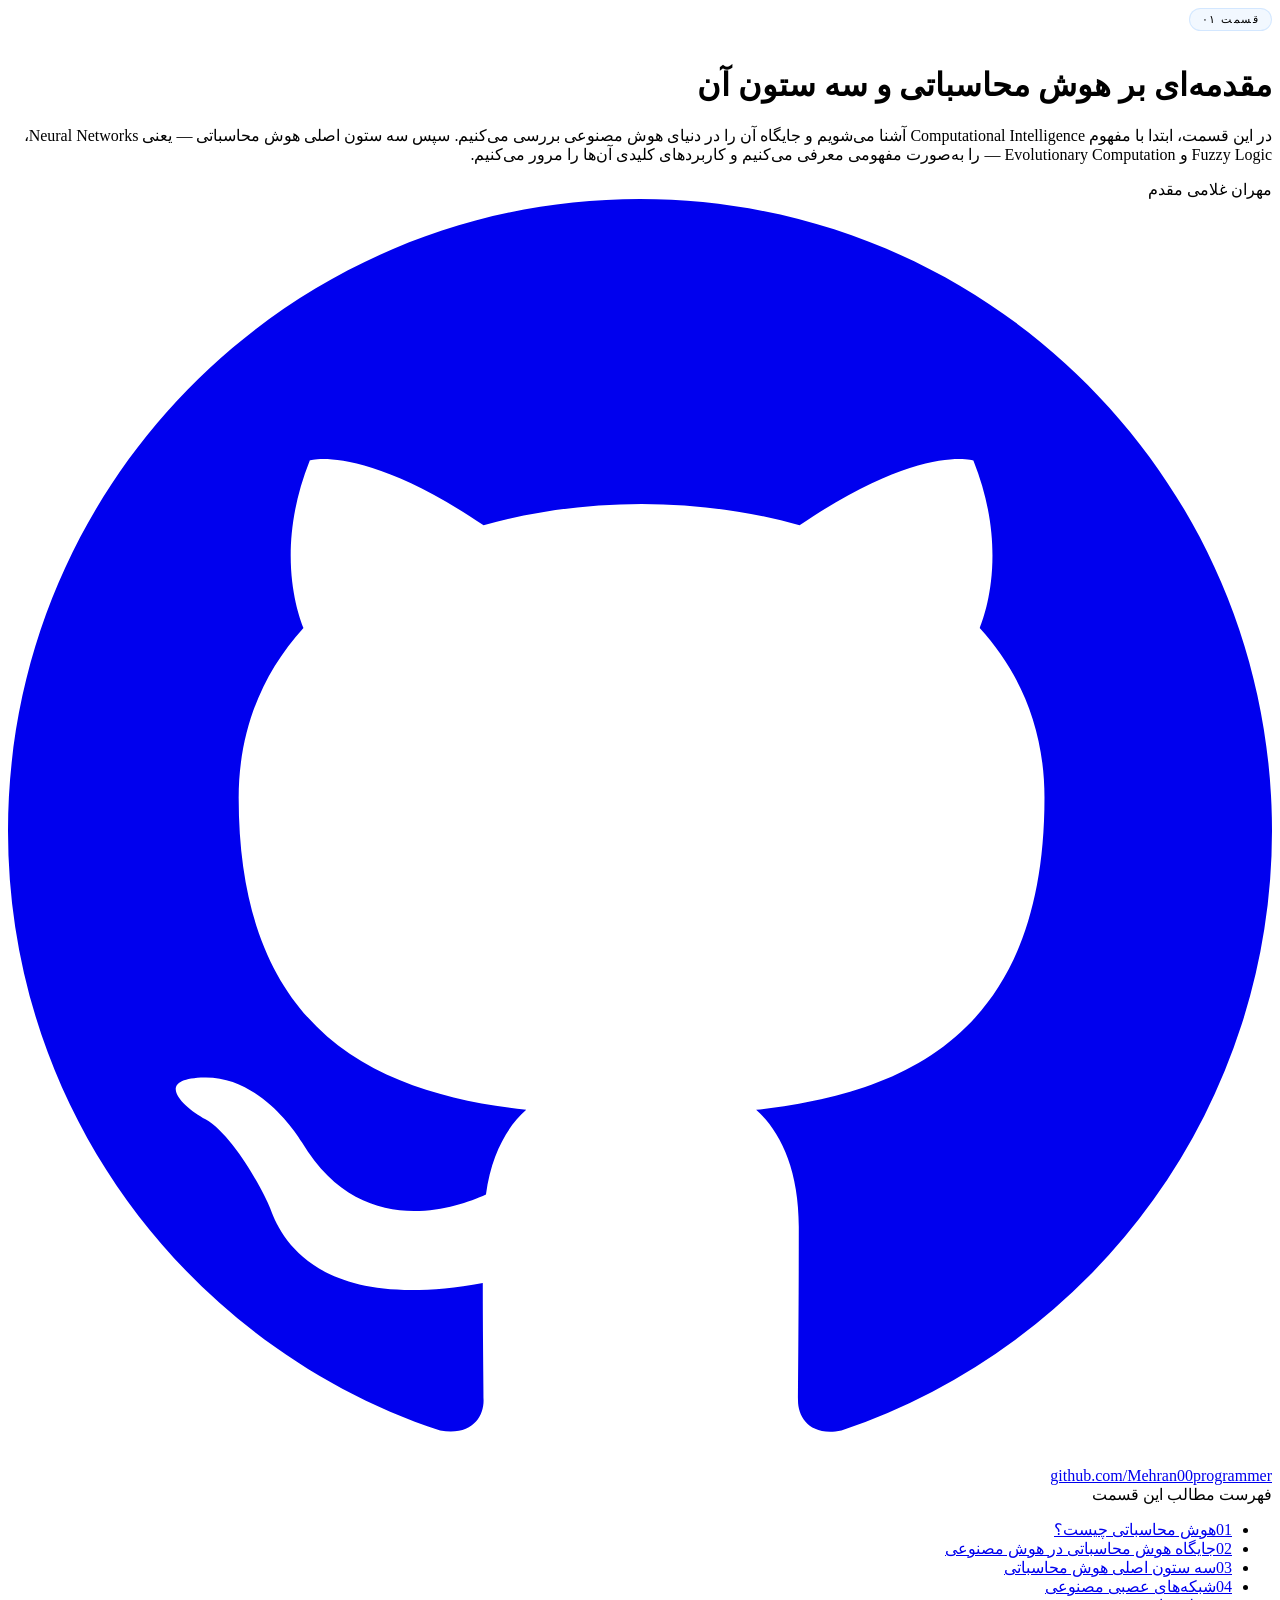
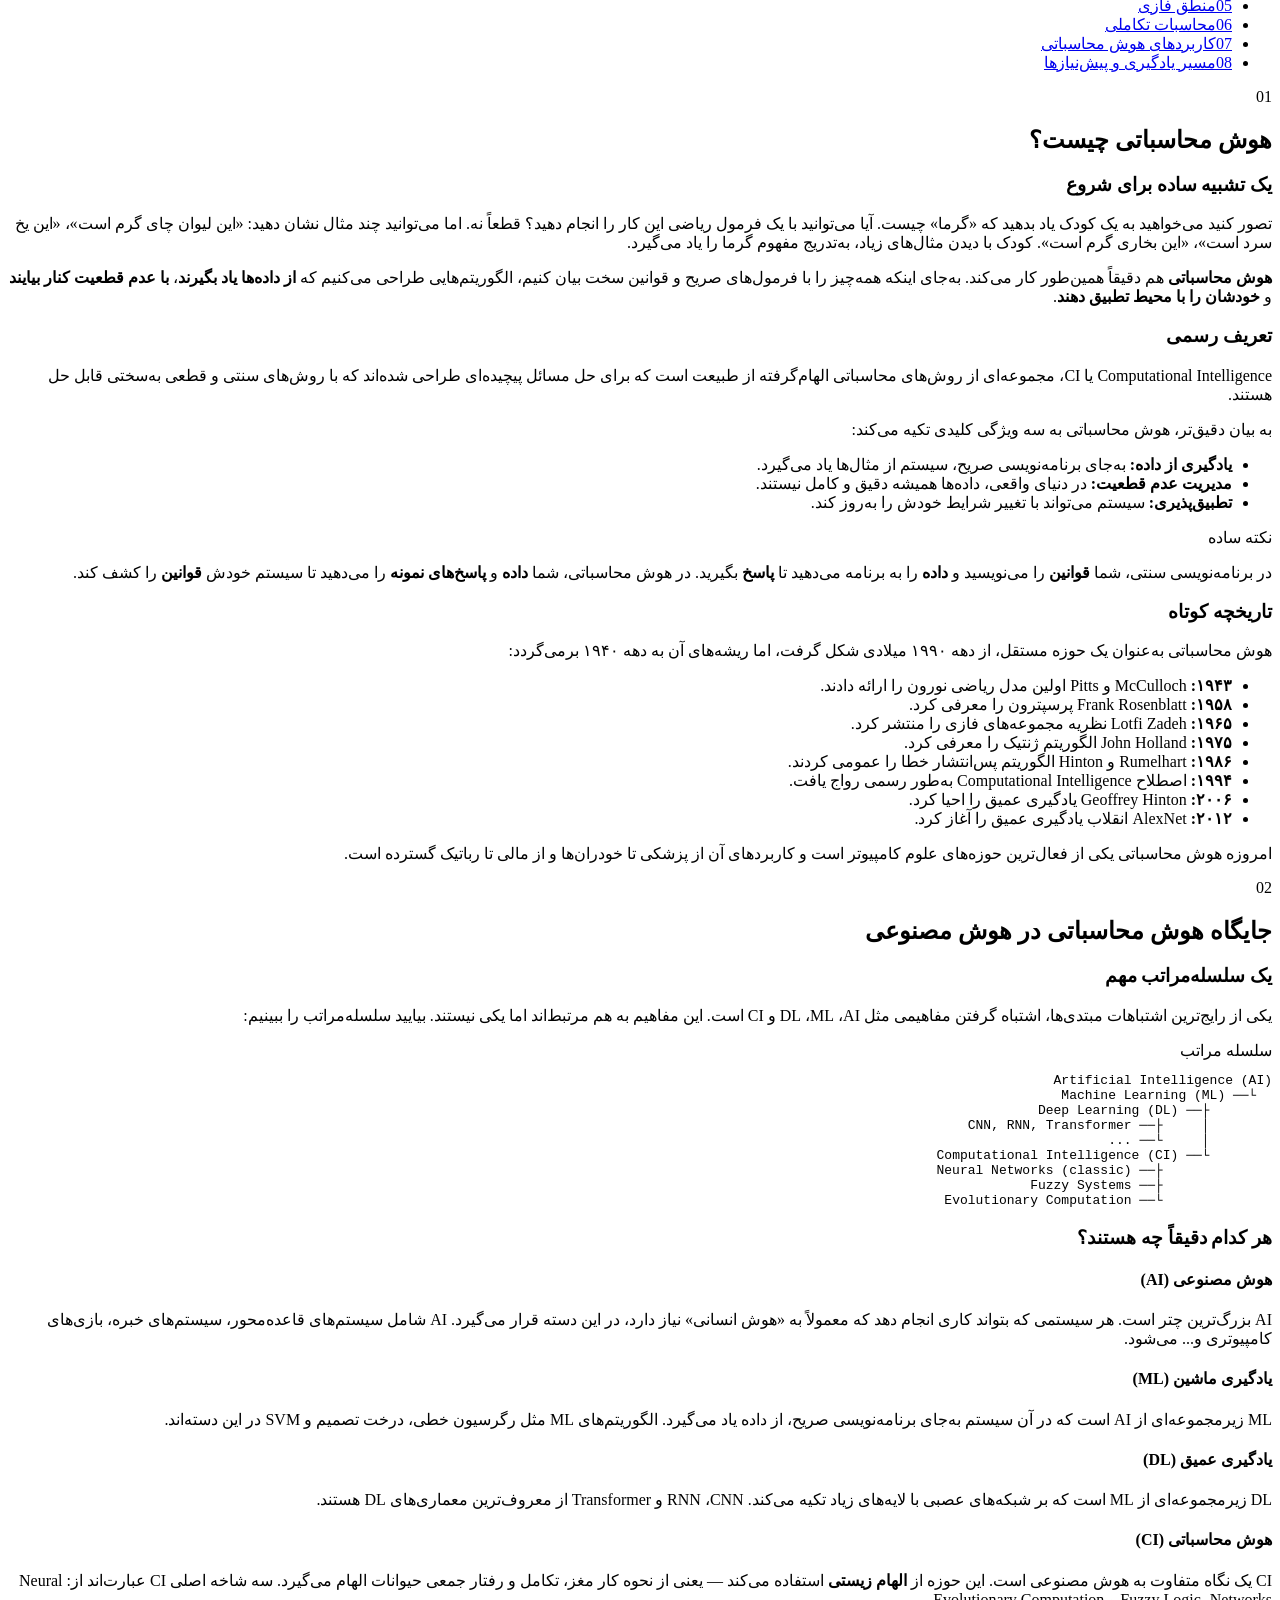
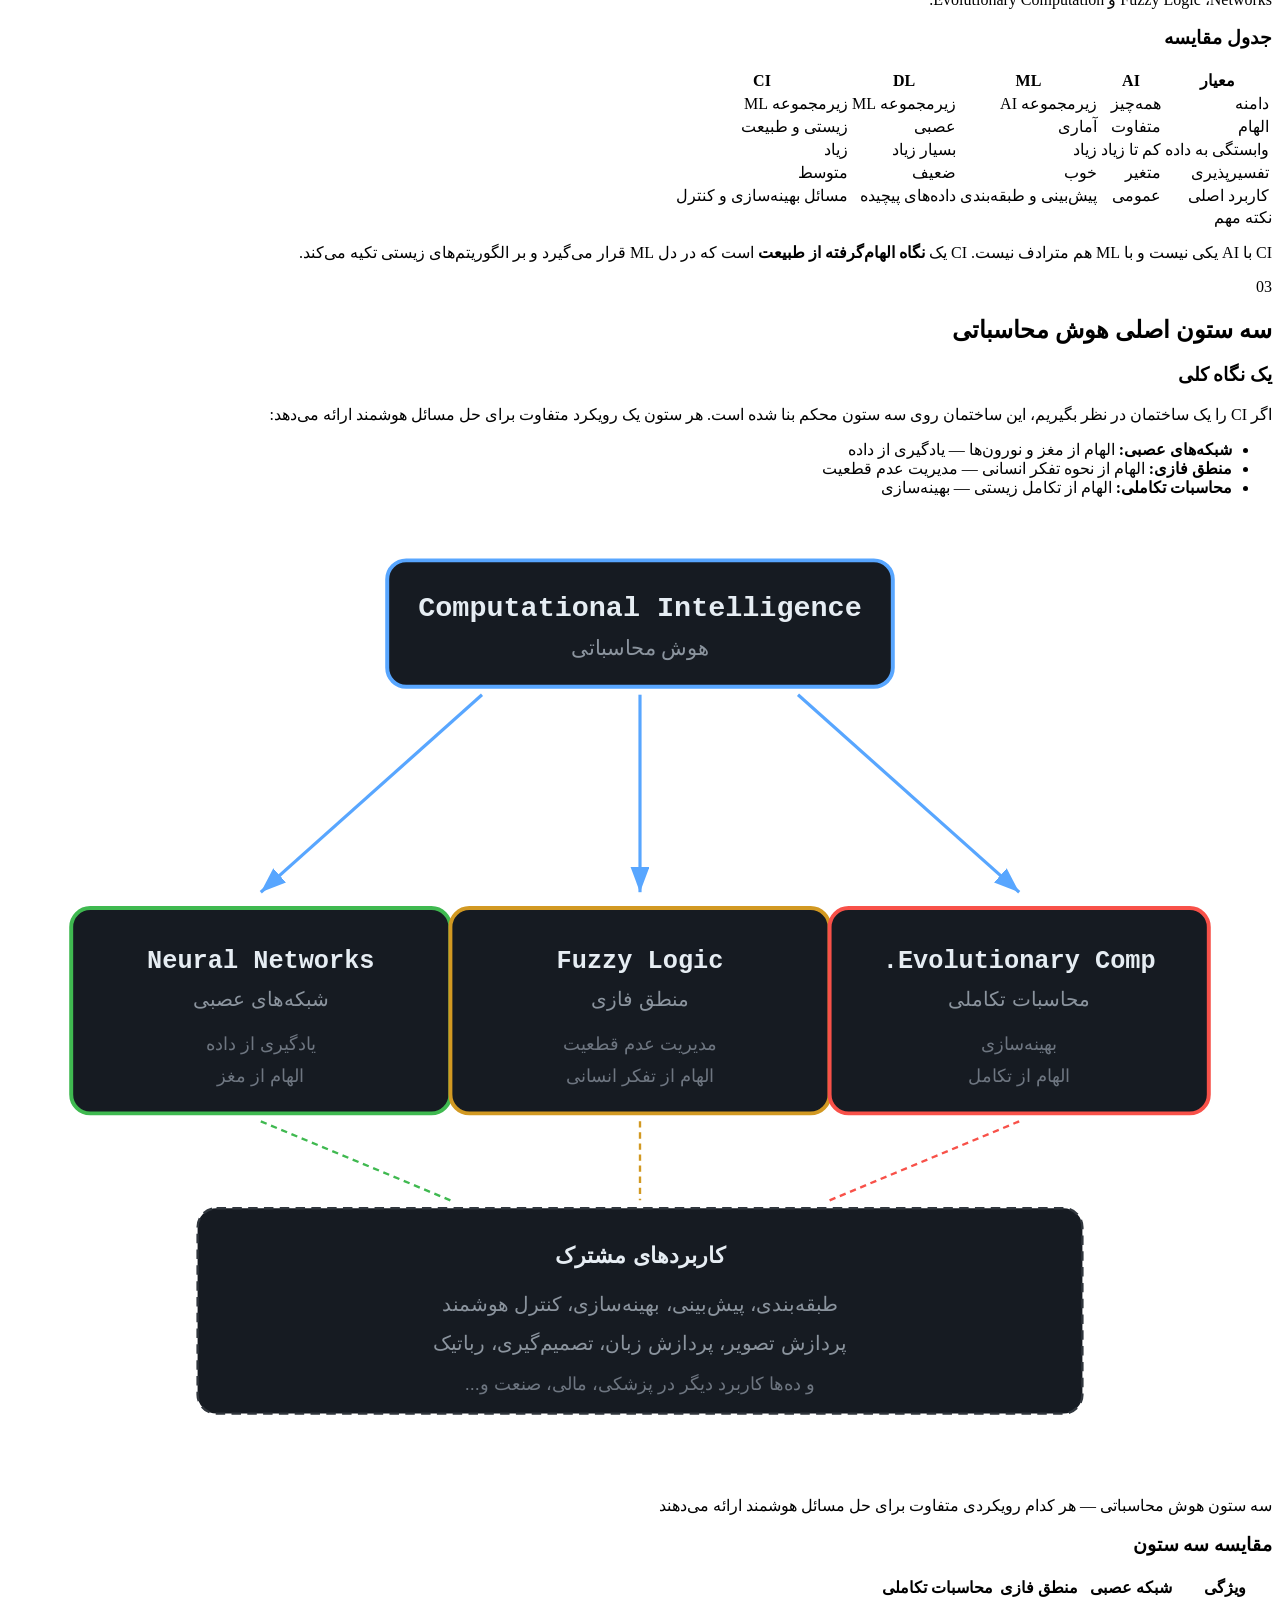
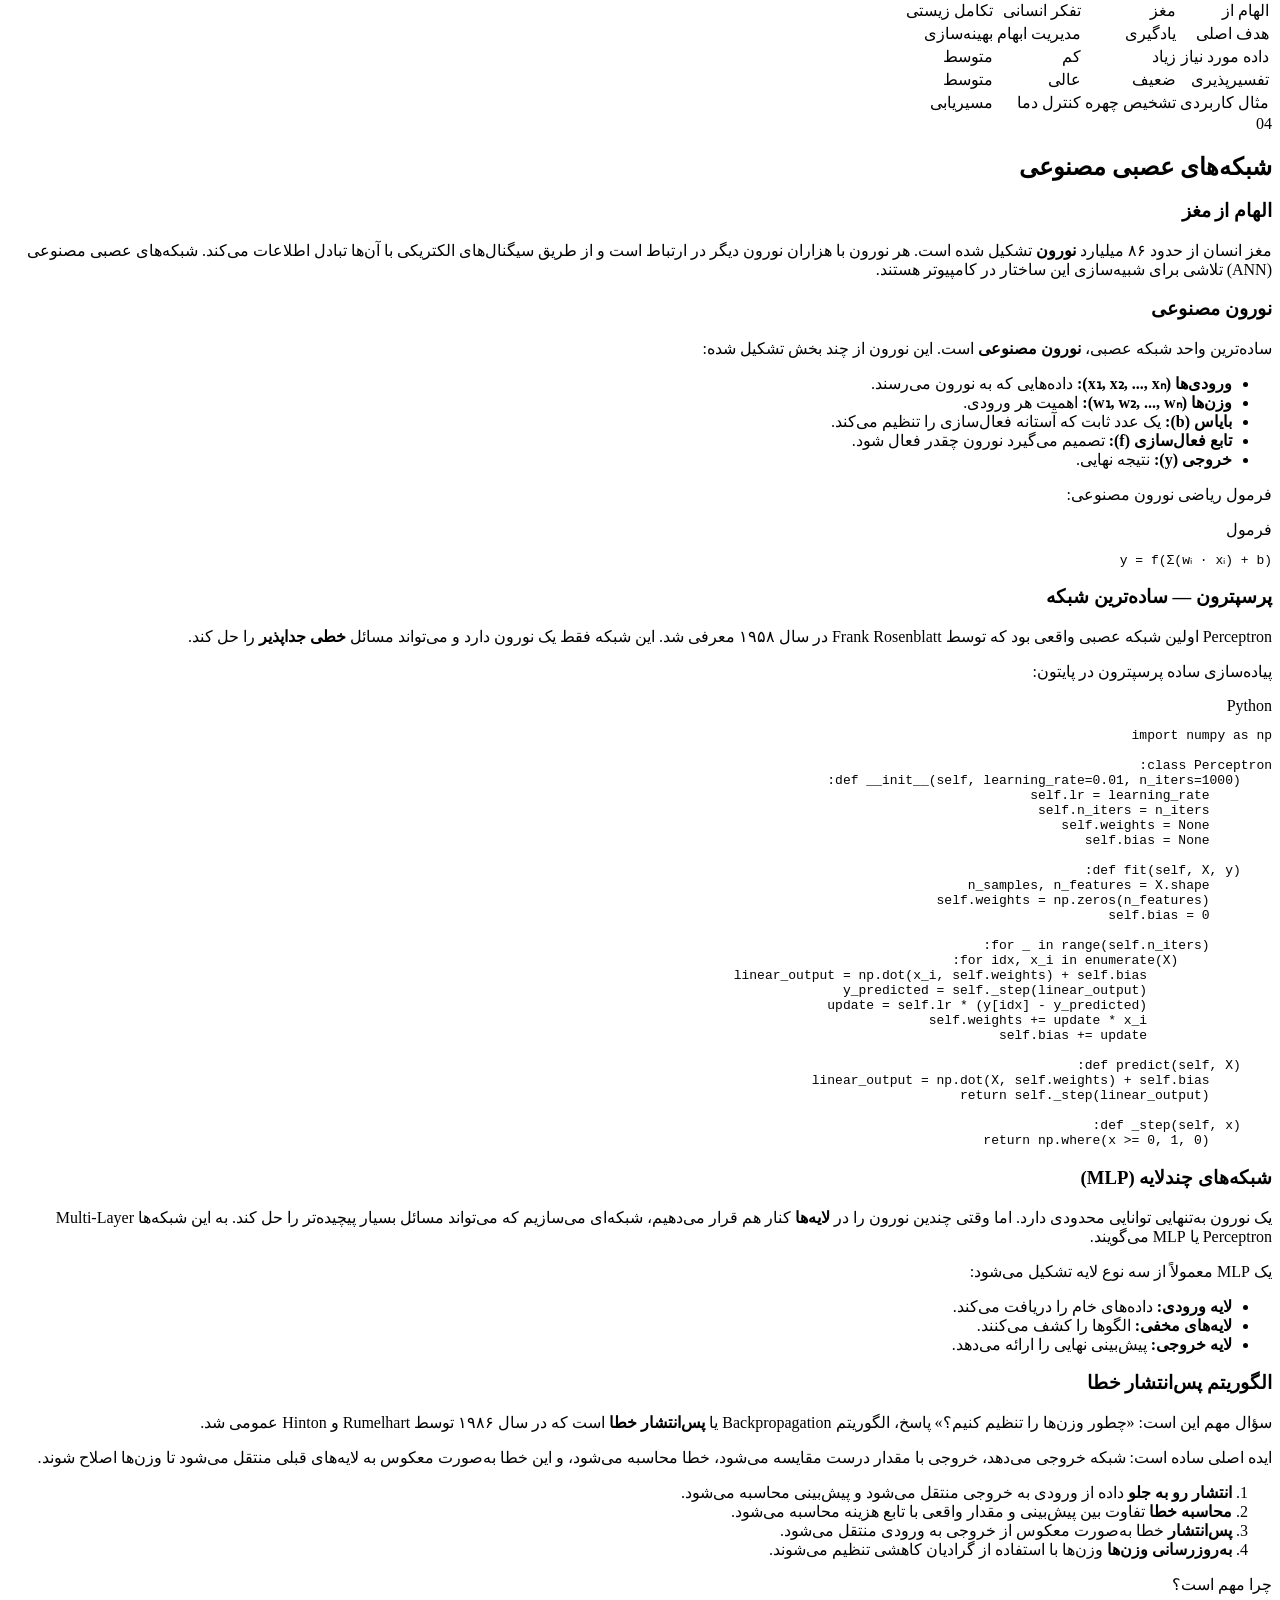
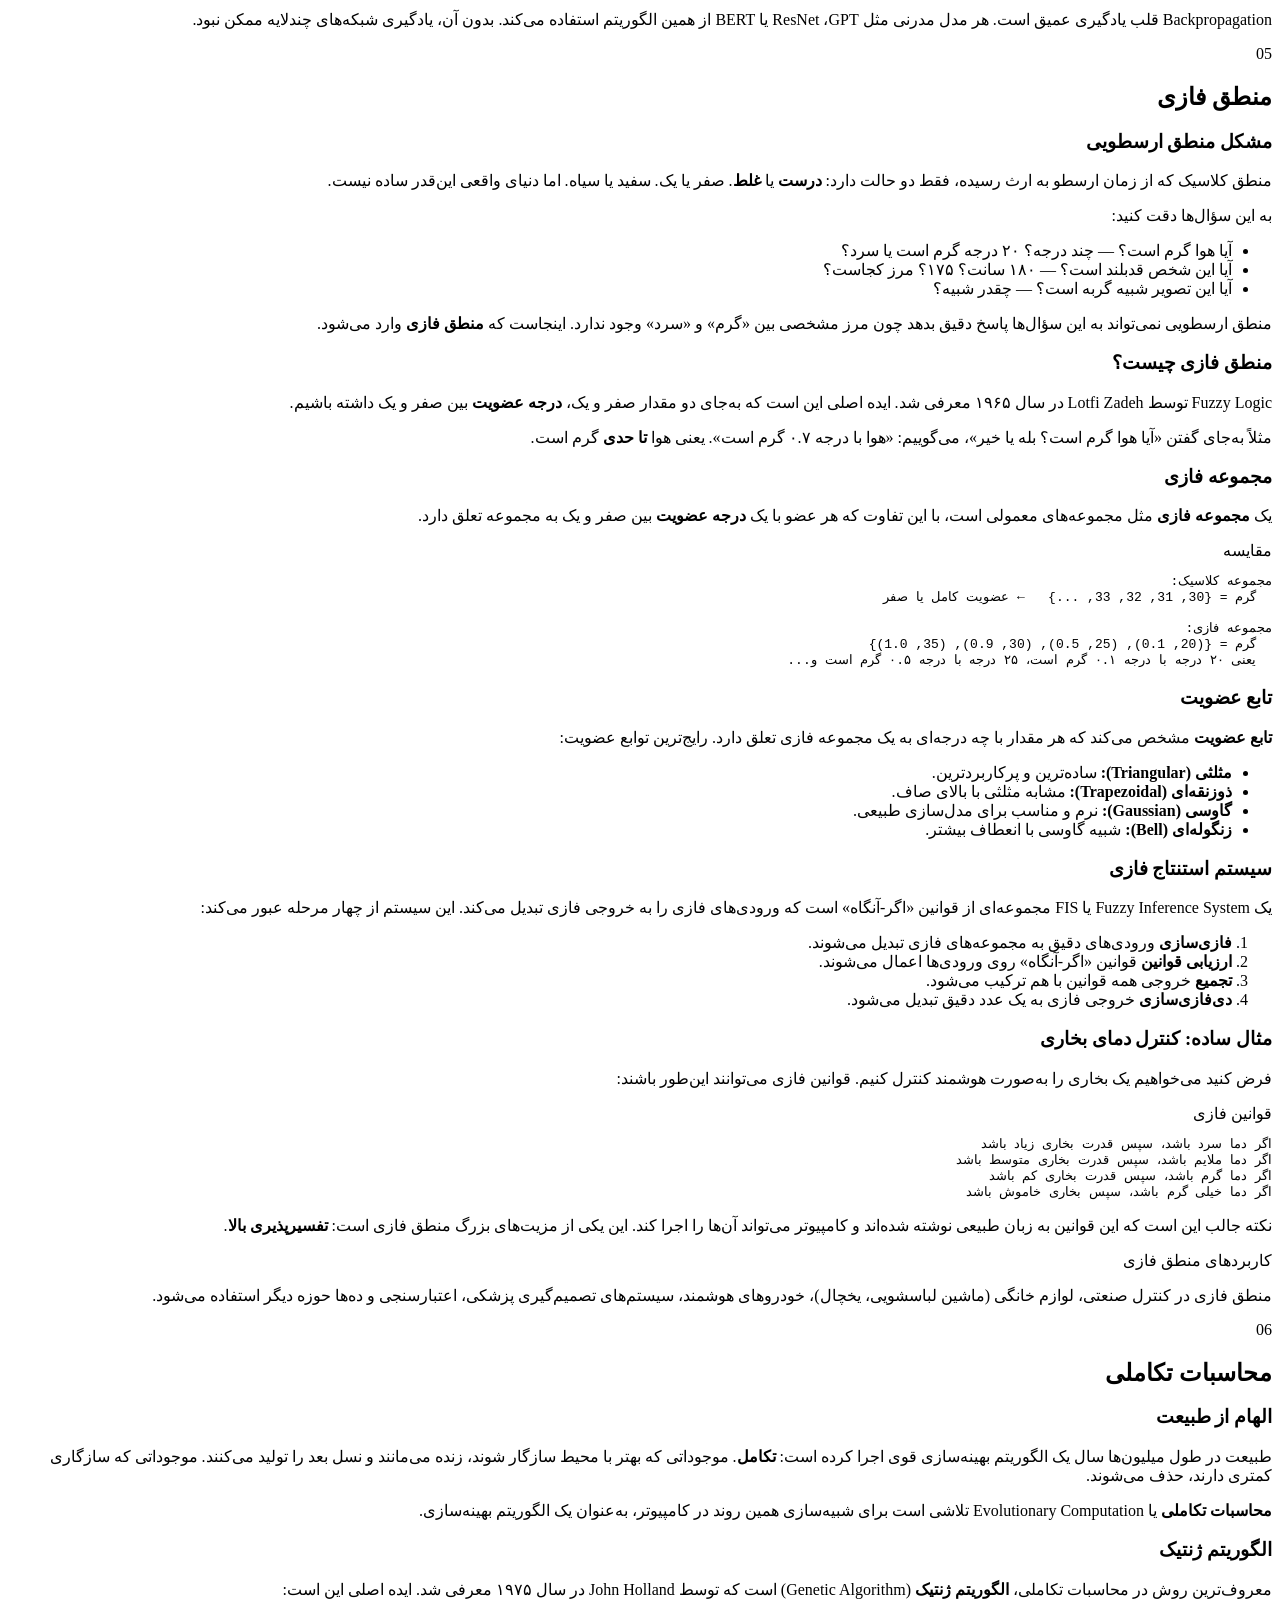
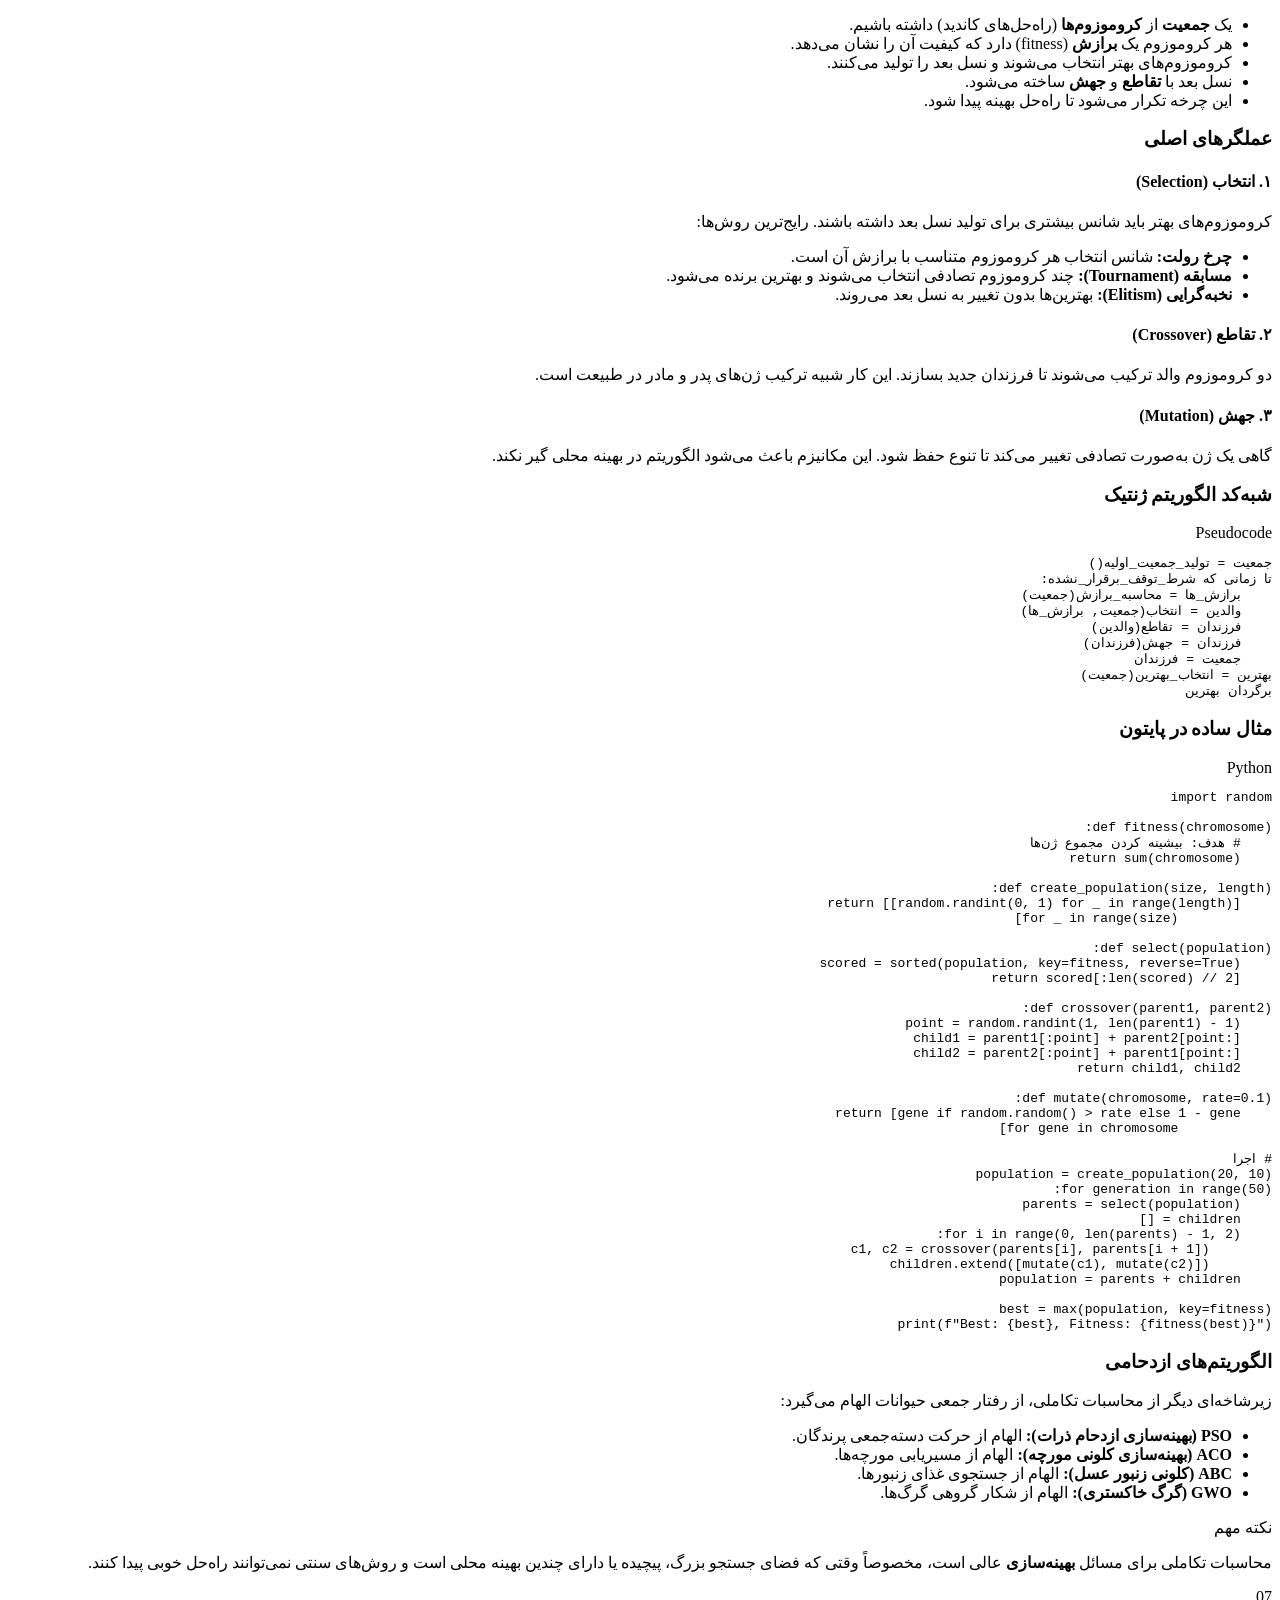
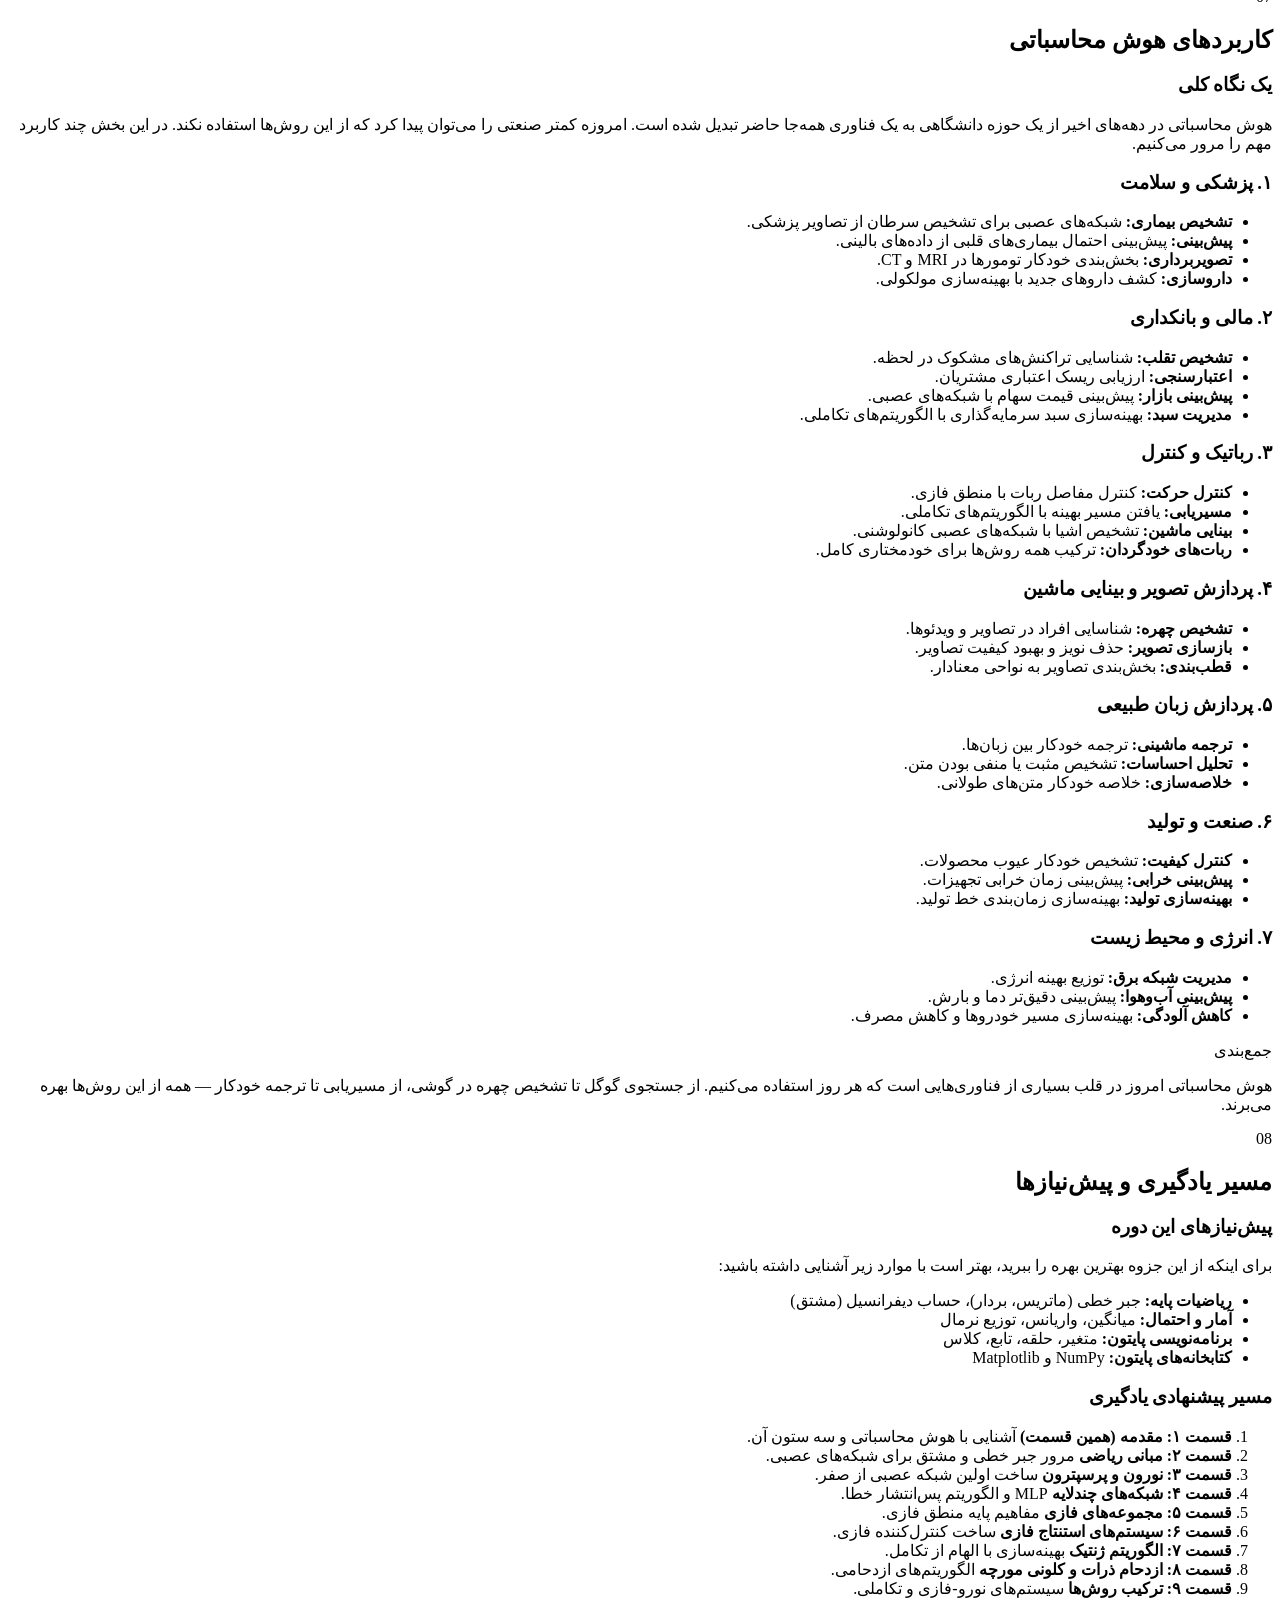
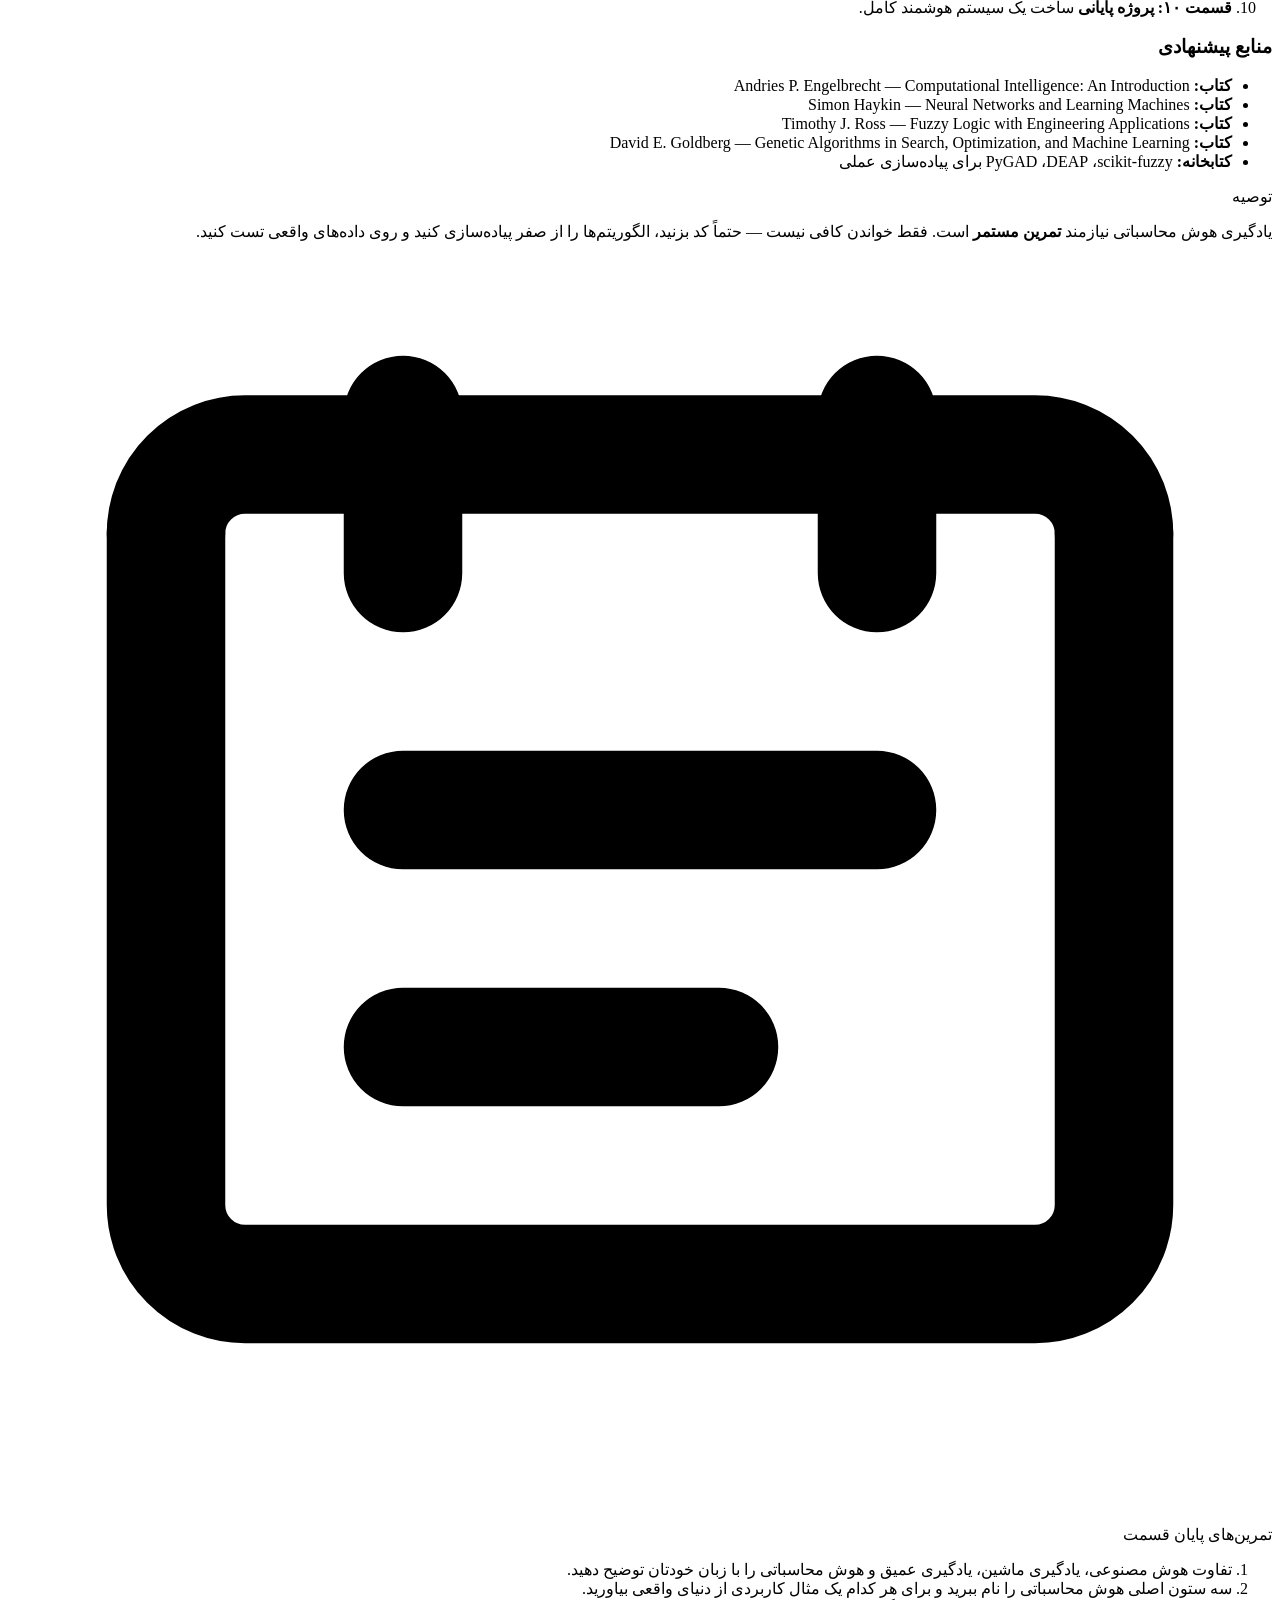
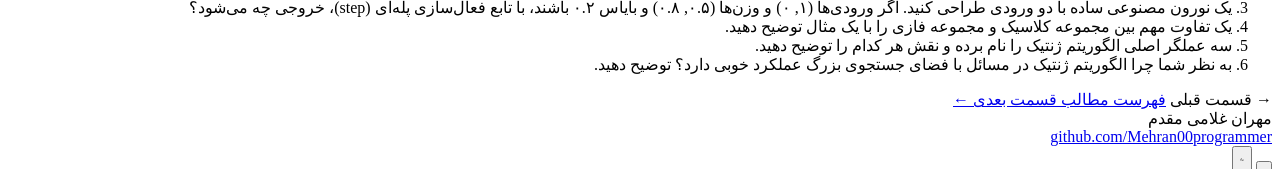
==== part-01.html @ 0ad19d63 "Create part-01.html" ====
<!DOCTYPE html>
<html lang="fa" dir="rtl">
<head>
<meta charset="UTF-8">
<meta name="viewport" content="width=device-width, initial-scale=1.0, viewport-fit=cover">
<meta name="theme-color" content="#0d1117">
<meta name="description" content="قسمت اول آموزش مبانی هوش محاسباتی — آشنایی کامل و ساده با هوش محاسباتی، شبکه‌های عصبی، منطق فازی و الگوریتم‌های تکاملی">
<meta name="author" content="مهران غلامی مقدم">
<title>قسمت ۰۱ — مقدمه‌ای بر هوش محاسباتی و سه ستون آن</title>
<link rel="icon" href="mehran-favicon.ico" sizes="any">
<link rel="canonical" href="https://mehran00programmer.github.io/Computational-Intelligence-Learning/part-01.html">
<link rel="stylesheet" href="assets/style.css">
</head>
<body>

<div class="reading-progress">
  <div class="reading-progress-bar"></div>
</div>

<header class="doc-header">
  <div class="page">
    <div class="hero-badge" style="display:inline-block;font-family:var(--mono);font-size:11px;color:var(--accent);letter-spacing:1.5px;background:rgba(88,166,255,0.08);border:1px solid rgba(88,166,255,0.2);padding:4px 12px;border-radius:20px;margin-bottom:14px;">قسمت ۰۱</div>
    <h1 class="doc-title">مقدمه‌ای بر هوش محاسباتی و سه ستون آن</h1>
    <p class="doc-subtitle">
      در این قسمت، ابتدا با مفهوم <bdi>Computational Intelligence</bdi> آشنا
      می‌شویم و جایگاه آن را در دنیای هوش مصنوعی بررسی می‌کنیم. سپس سه ستون
      اصلی هوش محاسباتی — یعنی <bdi>Neural Networks</bdi>،
      <bdi>Fuzzy Logic</bdi> و <bdi>Evolutionary Computation</bdi> — را
      به‌صورت مفهومی معرفی می‌کنیم و کاربردهای کلیدی آن‌ها را مرور می‌کنیم.
    </p>

    <div class="author-card">
      <div class="author-name">مهران غلامی مقدم</div>
      <a class="author-link" href="https://github.com/Mehran00programmer" target="_blank" rel="noopener noreferrer" aria-label="گیت‌هاب مهران غلامی مقدم">
        <svg viewBox="0 0 16 16" fill="currentColor" aria-hidden="true">
          <path d="M8 0C3.58 0 0 3.58 0 8c0 3.54 2.29 6.53 5.47 7.59.4.07.55-.17.55-.38 0-.19-.01-.82-.01-1.49-2.01.37-2.53-.49-2.69-.94-.09-.23-.48-.94-.82-1.13-.28-.15-.68-.52-.01-.53.63-.01 1.08.58 1.23.82.72 1.21 1.87.87 2.33.66.07-.52.28-.87.51-1.07-1.78-.2-3.64-.89-3.64-3.95 0-.87.31-1.59.82-2.15-.08-.2-.36-1.02.08-2.12 0 0 .67-.21 2.2.82.64-.18 1.32-.27 2-.27.68 0 1.36.09 2 .27 1.53-1.04 2.2-.82 2.2-.82.44 1.1.16 1.92.08 2.12.51.56.82 1.27.82 2.15 0 3.07-1.87 3.75-3.65 3.95.29.25.54.73.54 1.48 0 1.07-.01 1.93-.01 2.2 0 .21.15.46.55.38A8.012 8.012 0 0 0 16 8c0-4.42-3.58-8-8-8z"/>
        </svg>
        github.com/Mehran00programmer
      </a>
    </div>
  </div>
</header>

<div class="page">

  <aside class="toc-wrap fade-in">
    <div class="toc-header">فهرست مطالب این قسمت</div>
    <ul class="toc-list">
      <li><a class="toc-link" href="#s1"><span class="num">01</span><span>هوش محاسباتی چیست؟</span></a></li>
      <li><a class="toc-link" href="#s2"><span class="num">02</span><span>جایگاه هوش محاسباتی در هوش مصنوعی</span></a></li>
      <li><a class="toc-link" href="#s3"><span class="num">03</span><span>سه ستون اصلی هوش محاسباتی</span></a></li>
      <li><a class="toc-link" href="#s4"><span class="num">04</span><span>شبکه‌های عصبی مصنوعی</span></a></li>
      <li><a class="toc-link" href="#s5"><span class="num">05</span><span>منطق فازی</span></a></li>
      <li><a class="toc-link" href="#s6"><span class="num">06</span><span>محاسبات تکاملی</span></a></li>
      <li><a class="toc-link" href="#s7"><span class="num">07</span><span>کاربردهای هوش محاسباتی</span></a></li>
      <li><a class="toc-link" href="#s8"><span class="num">08</span><span>مسیر یادگیری و پیش‌نیازها</span></a></li>
    </ul>
  </aside>

  <main>

    <!-- ============ SECTION 1 ============ -->
    <section class="section fade-in" id="s1">
      <div class="section-head">
        <span class="section-num">01</span>
        <h2 class="section-title">هوش محاسباتی چیست؟</h2>
      </div>

      <h3>یک تشبیه ساده برای شروع</h3>
      <p>
        تصور کنید می‌خواهید به یک کودک یاد بدهید که «گرما» چیست. آیا
        می‌توانید با یک فرمول ریاضی این کار را انجام دهید؟ قطعاً نه. اما
        می‌توانید چند مثال نشان دهید: «این لیوان چای گرم است»، «این یخ
        سرد است»، «این بخاری گرم است». کودک با دیدن مثال‌های زیاد، به‌تدریج
        مفهوم گرما را یاد می‌گیرد.
      </p>

      <p>
        <strong>هوش محاسباتی</strong> هم دقیقاً همین‌طور کار می‌کند. به‌جای
        اینکه همه‌چیز را با فرمول‌های صریح و قوانین سخت بیان کنیم، الگوریتم‌هایی
        طراحی می‌کنیم که <strong>از داده‌ها یاد بگیرند</strong>،
        <strong>با عدم قطعیت کنار بیایند</strong> و
        <strong>خودشان را با محیط تطبیق دهند</strong>.
      </p>

      <h3>تعریف رسمی</h3>
      <p>
        <bdi>Computational Intelligence</bdi> یا <bdi>CI</bdi>، مجموعه‌ای از
        روش‌های محاسباتی الهام‌گرفته از طبیعت است که برای حل مسائل پیچیده‌ای
        طراحی شده‌اند که با روش‌های سنتی و قطعی به‌سختی قابل حل هستند.
      </p>

      <p>
        به بیان دقیق‌تر، هوش محاسباتی به سه ویژگی کلیدی تکیه می‌کند:
      </p>

      <ul>
        <li><strong>یادگیری از داده:</strong> به‌جای برنامه‌نویسی صریح، سیستم از مثال‌ها یاد می‌گیرد.</li>
        <li><strong>مدیریت عدم قطعیت:</strong> در دنیای واقعی، داده‌ها همیشه دقیق و کامل نیستند.</li>
        <li><strong>تطبیق‌پذیری:</strong> سیستم می‌تواند با تغییر شرایط خودش را به‌روز کند.</li>
      </ul>

      <div class="callout note">
        <span class="callout-label">نکته ساده</span>
        <p>
          در برنامه‌نویسی سنتی، شما <strong>قوانین</strong> را می‌نویسید و
          <strong>داده</strong> را به برنامه می‌دهید تا <strong>پاسخ</strong>
          بگیرید. در هوش محاسباتی، شما <strong>داده</strong> و
          <strong>پاسخ‌های نمونه</strong> را می‌دهید تا سیستم خودش
          <strong>قوانین</strong> را کشف کند.
        </p>
      </div>

      <h3>تاریخچه کوتاه</h3>
      <p>
        هوش محاسباتی به‌عنوان یک حوزه مستقل، از دهه ۱۹۹۰ میلادی شکل گرفت،
        اما ریشه‌های آن به دهه ۱۹۴۰ برمی‌گردد:
      </p>

      <ul>
        <li><strong>۱۹۴۳:</strong> <bdi>McCulloch</bdi> و <bdi>Pitts</bdi> اولین مدل ریاضی نورون را ارائه دادند.</li>
        <li><strong>۱۹۵۸:</strong> <bdi>Frank Rosenblatt</bdi> پرسپترون را معرفی کرد.</li>
        <li><strong>۱۹۶۵:</strong> <bdi>Lotfi Zadeh</bdi> نظریه مجموعه‌های فازی را منتشر کرد.</li>
        <li><strong>۱۹۷۵:</strong> <bdi>John Holland</bdi> الگوریتم ژنتیک را معرفی کرد.</li>
        <li><strong>۱۹۸۶:</strong> <bdi>Rumelhart</bdi> و <bdi>Hinton</bdi> الگوریتم پس‌انتشار خطا را عمومی کردند.</li>
        <li><strong>۱۹۹۴:</strong> اصطلاح <bdi>Computational Intelligence</bdi> به‌طور رسمی رواج یافت.</li>
        <li><strong>۲۰۰۶:</strong> <bdi>Geoffrey Hinton</bdi> یادگیری عمیق را احیا کرد.</li>
        <li><strong>۲۰۱۲:</strong> <bdi>AlexNet</bdi> انقلاب یادگیری عمیق را آغاز کرد.</li>
      </ul>

      <p>
        امروزه هوش محاسباتی یکی از فعال‌ترین حوزه‌های علوم کامپیوتر است و
        کاربردهای آن از پزشکی تا خودران‌ها و از مالی تا رباتیک گسترده است.
      </p>
    </section>

    <!-- ============ SECTION 2 ============ -->
    <section class="section fade-in" id="s2">
      <div class="section-head">
        <span class="section-num">02</span>
        <h2 class="section-title">جایگاه هوش محاسباتی در هوش مصنوعی</h2>
      </div>

      <h3>یک سلسله‌مراتب مهم</h3>
      <p>
        یکی از رایج‌ترین اشتباهات مبتدی‌ها، اشتباه گرفتن مفاهیمی مثل
        <bdi>AI</bdi>، <bdi>ML</bdi>، <bdi>DL</bdi> و <bdi>CI</bdi> است.
        این مفاهیم به هم مرتبط‌اند اما یکی نیستند. بیایید سلسله‌مراتب را
        ببینیم:
      </p>

      <div class="code-block">
        <div class="code-block-header">
          <span class="code-block-lang">سلسله مراتب</span>
        </div>
        <pre>Artificial Intelligence (AI)
  └── Machine Learning (ML)
        ├── Deep Learning (DL)
        │     ├── CNN, RNN, Transformer
        │     └── ...
        └── Computational Intelligence (CI)
              ├── Neural Networks (classic)
              ├── Fuzzy Systems
              └── Evolutionary Computation</pre>
      </div>

      <h3>هر کدام دقیقاً چه هستند؟</h3>

      <h4>هوش مصنوعی (AI)</h4>
      <p>
        <bdi>AI</bdi> بزرگ‌ترین چتر است. هر سیستمی که بتواند کاری انجام دهد
        که معمولاً به «هوش انسانی» نیاز دارد، در این دسته قرار می‌گیرد.
        <bdi>AI</bdi> شامل سیستم‌های قاعده‌محور، سیستم‌های خبره، بازی‌های
        کامپیوتری و... می‌شود.
      </p>

      <h4>یادگیری ماشین (ML)</h4>
      <p>
        <bdi>ML</bdi> زیرمجموعه‌ای از <bdi>AI</bdi> است که در آن سیستم
        به‌جای برنامه‌نویسی صریح، از داده یاد می‌گیرد. الگوریتم‌های
        <bdi>ML</bdi> مثل رگرسیون خطی، درخت تصمیم و <bdi>SVM</bdi> در این
        دسته‌اند.
      </p>

      <h4>یادگیری عمیق (DL)</h4>
      <p>
        <bdi>DL</bdi> زیرمجموعه‌ای از <bdi>ML</bdi> است که بر شبکه‌های
        عصبی با لایه‌های زیاد تکیه می‌کند. <bdi>CNN</bdi>، <bdi>RNN</bdi>
        و <bdi>Transformer</bdi> از معروف‌ترین معماری‌های <bdi>DL</bdi>
        هستند.
      </p>

      <h4>هوش محاسباتی (CI)</h4>
      <p>
        <bdi>CI</bdi> یک نگاه متفاوت به هوش مصنوعی است. این حوزه از
        <strong>الهام زیستی</strong> استفاده می‌کند — یعنی از نحوه کار
        مغز، تکامل و رفتار جمعی حیوانات الهام می‌گیرد. سه شاخه اصلی
        <bdi>CI</bdi> عبارت‌اند از:
        <bdi>Neural Networks</bdi>، <bdi>Fuzzy Logic</bdi> و
        <bdi>Evolutionary Computation</bdi>.
      </p>

      <h3>جدول مقایسه</h3>
      <div class="table-wrap">
        <table>
          <thead>
            <tr><th>معیار</th><th><bdi>AI</bdi></th><th><bdi>ML</bdi></th><th><bdi>DL</bdi></th><th><bdi>CI</bdi></th></tr>
          </thead>
          <tbody>
            <tr><td>دامنه</td><td>همه‌چیز</td><td>زیرمجموعه AI</td><td>زیرمجموعه ML</td><td>زیرمجموعه ML</td></tr>
            <tr><td>الهام</td><td>متفاوت</td><td>آماری</td><td>عصبی</td><td>زیستی و طبیعت</td></tr>
            <tr><td>وابستگی به داده</td><td>کم تا زیاد</td><td>زیاد</td><td>بسیار زیاد</td><td>زیاد</td></tr>
            <tr><td>تفسیرپذیری</td><td>متغیر</td><td>خوب</td><td>ضعیف</td><td>متوسط</td></tr>
            <tr><td>کاربرد اصلی</td><td>عمومی</td><td>پیش‌بینی و طبقه‌بندی</td><td>داده‌های پیچیده</td><td>مسائل بهینه‌سازی و کنترل</td></tr>
          </tbody>
        </table>
      </div>

      <div class="callout key">
        <span class="callout-label">نکته مهم</span>
        <p>
          <bdi>CI</bdi> با <bdi>AI</bdi> یکی نیست و با <bdi>ML</bdi> هم
          مترادف نیست. <bdi>CI</bdi> یک <strong>نگاه الهام‌گرفته از
          طبیعت</strong> است که در دل <bdi>ML</bdi> قرار می‌گیرد و بر
          الگوریتم‌های زیستی تکیه می‌کند.
        </p>
      </div>
    </section>

    <!-- ============ SECTION 3 ============ -->
    <section class="section fade-in" id="s3">
      <div class="section-head">
        <span class="section-num">03</span>
        <h2 class="section-title">سه ستون اصلی هوش محاسباتی</h2>
      </div>

      <h3>یک نگاه کلی</h3>
      <p>
        اگر <bdi>CI</bdi> را یک ساختمان در نظر بگیریم، این ساختمان روی سه
        ستون محکم بنا شده است. هر ستون یک رویکرد متفاوت برای حل مسائل
        هوشمند ارائه می‌دهد:
      </p>

      <ul>
        <li><strong>شبکه‌های عصبی:</strong> الهام از مغز و نورون‌ها — یادگیری از داده</li>
        <li><strong>منطق فازی:</strong> الهام از نحوه تفکر انسانی — مدیریت عدم قطعیت</li>
        <li><strong>محاسبات تکاملی:</strong> الهام از تکامل زیستی — بهینه‌سازی</li>
      </ul>

      <div class="diagram">
        <svg viewBox="0 0 800 620" xmlns="http://www.w3.org/2000/svg" role="img" aria-label="نمودار سه ستون هوش محاسباتی">
          <defs>
            <marker id="mk-ci" markerWidth="10" markerHeight="10" refX="8" refY="3" orient="auto">
              <polygon points="0 0, 8 3, 0 6" fill="#58a6ff"/>
            </marker>
          </defs>

          <!-- Top box: Computational Intelligence -->
          <rect x="240" y="30" width="320" height="80" rx="12" fill="#161b22" stroke="#58a6ff" stroke-width="2.5"/>
          <text x="400" y="65" text-anchor="middle" fill="#e6edf3" font-family="JetBrains Mono, monospace" font-size="18" font-weight="700">Computational Intelligence</text>
          <text x="400" y="90" text-anchor="middle" fill="#8b949e" font-family="Vazirmatn, sans-serif" font-size="13">هوش محاسباتی</text>

          <!-- Connecting lines -->
          <line x1="300" y1="115" x2="160" y2="240" stroke="#58a6ff" stroke-width="2" marker-end="url(#mk-ci)"/>
          <line x1="400" y1="115" x2="400" y2="240" stroke="#58a6ff" stroke-width="2" marker-end="url(#mk-ci)"/>
          <line x1="500" y1="115" x2="640" y2="240" stroke="#58a6ff" stroke-width="2" marker-end="url(#mk-ci)"/>

          <!-- Pillar 1: Neural Networks -->
          <rect x="40" y="250" width="240" height="130" rx="12" fill="#161b22" stroke="#3fb950" stroke-width="2.5"/>
          <text x="160" y="288" text-anchor="middle" fill="#e6edf3" font-family="JetBrains Mono, monospace" font-size="16" font-weight="700">Neural Networks</text>
          <text x="160" y="312" text-anchor="middle" fill="#8b949e" font-family="Vazirmatn, sans-serif" font-size="12.5">شبکه‌های عصبی</text>
          <text x="160" y="340" text-anchor="middle" fill="#6e7681" font-family="Vazirmatn, sans-serif" font-size="11.5">یادگیری از داده</text>
          <text x="160" y="360" text-anchor="middle" fill="#6e7681" font-family="Vazirmatn, sans-serif" font-size="11.5">الهام از مغز</text>

          <!-- Pillar 2: Fuzzy Logic -->
          <rect x="280" y="250" width="240" height="130" rx="12" fill="#161b22" stroke="#d29922" stroke-width="2.5"/>
          <text x="400" y="288" text-anchor="middle" fill="#e6edf3" font-family="JetBrains Mono, monospace" font-size="16" font-weight="700">Fuzzy Logic</text>
          <text x="400" y="312" text-anchor="middle" fill="#8b949e" font-family="Vazirmatn, sans-serif" font-size="12.5">منطق فازی</text>
          <text x="400" y="340" text-anchor="middle" fill="#6e7681" font-family="Vazirmatn, sans-serif" font-size="11.5">مدیریت عدم قطعیت</text>
          <text x="400" y="360" text-anchor="middle" fill="#6e7681" font-family="Vazirmatn, sans-serif" font-size="11.5">الهام از تفکر انسانی</text>

          <!-- Pillar 3: Evolutionary Computation -->
          <rect x="520" y="250" width="240" height="130" rx="12" fill="#161b22" stroke="#f85149" stroke-width="2.5"/>
          <text x="640" y="288" text-anchor="middle" fill="#e6edf3" font-family="JetBrains Mono, monospace" font-size="16" font-weight="700">Evolutionary Comp.</text>
          <text x="640" y="312" text-anchor="middle" fill="#8b949e" font-family="Vazirmatn, sans-serif" font-size="12.5">محاسبات تکاملی</text>
          <text x="640" y="340" text-anchor="middle" fill="#6e7681" font-family="Vazirmatn, sans-serif" font-size="11.5">بهینه‌سازی</text>
          <text x="640" y="360" text-anchor="middle" fill="#6e7681" font-family="Vazirmatn, sans-serif" font-size="11.5">الهام از تکامل</text>

          <!-- Bottom applications box -->
          <rect x="120" y="440" width="560" height="130" rx="12" fill="#161b22" stroke="#30363d" stroke-width="1.5" stroke-dasharray="6 4"/>
          <text x="400" y="475" text-anchor="middle" fill="#e6edf3" font-family="Vazirmatn, sans-serif" font-size="14" font-weight="700">کاربردهای مشترک</text>
          <text x="400" y="505" text-anchor="middle" fill="#8b949e" font-family="Vazirmatn, sans-serif" font-size="12.5">طبقه‌بندی، پیش‌بینی، بهینه‌سازی، کنترل هوشمند</text>
          <text x="400" y="530" text-anchor="middle" fill="#8b949e" font-family="Vazirmatn, sans-serif" font-size="12.5">پردازش تصویر، پردازش زبان، تصمیم‌گیری، رباتیک</text>
          <text x="400" y="555" text-anchor="middle" fill="#6e7681" font-family="Vazirmatn, sans-serif" font-size="11.5">و ده‌ها کاربرد دیگر در پزشکی، مالی، صنعت و...</text>

          <!-- Arrows from pillars to applications -->
          <line x1="160" y1="385" x2="280" y2="435" stroke="#3fb950" stroke-width="1.5" stroke-dasharray="4 3"/>
          <line x1="400" y1="385" x2="400" y2="435" stroke="#d29922" stroke-width="1.5" stroke-dasharray="4 3"/>
          <line x1="640" y1="385" x2="520" y2="435" stroke="#f85149" stroke-width="1.5" stroke-dasharray="4 3"/>
        </svg>
        <div class="diagram-caption">
          سه ستون هوش محاسباتی — هر کدام رویکردی متفاوت برای حل مسائل هوشمند ارائه می‌دهند
        </div>
      </div>

      <h3>مقایسه سه ستون</h3>
      <div class="table-wrap">
        <table>
          <thead>
            <tr><th>ویژگی</th><th>شبکه عصبی</th><th>منطق فازی</th><th>محاسبات تکاملی</th></tr>
          </thead>
          <tbody>
            <tr><td>الهام از</td><td>مغز</td><td>تفکر انسانی</td><td>تکامل زیستی</td></tr>
            <tr><td>هدف اصلی</td><td>یادگیری</td><td>مدیریت ابهام</td><td>بهینه‌سازی</td></tr>
            <tr><td>داده مورد نیاز</td><td>زیاد</td><td>کم</td><td>متوسط</td></tr>
            <tr><td>تفسیرپذیری</td><td>ضعیف</td><td>عالی</td><td>متوسط</td></tr>
            <tr><td>مثال کاربردی</td><td>تشخیص چهره</td><td>کنترل دما</td><td>مسیریابی</td></tr>
          </tbody>
        </table>
      </div>
    </section>

    <!-- ============ SECTION 4 ============ -->
    <section class="section fade-in" id="s4">
      <div class="section-head">
        <span class="section-num">04</span>
        <h2 class="section-title">شبکه‌های عصبی مصنوعی</h2>
      </div>

      <h3>الهام از مغز</h3>
      <p>
        مغز انسان از حدود ۸۶ میلیارد <strong>نورون</strong> تشکیل شده است.
        هر نورون با هزاران نورون دیگر در ارتباط است و از طریق سیگنال‌های
        الکتریکی با آن‌ها تبادل اطلاعات می‌کند. شبکه‌های عصبی مصنوعی
        (<bdi>ANN</bdi>) تلاشی برای شبیه‌سازی این ساختار در کامپیوتر هستند.
      </p>

      <h3>نورون مصنوعی</h3>
      <p>
        ساده‌ترین واحد شبکه عصبی، <strong>نورون مصنوعی</strong> است. این
        نورون از چند بخش تشکیل شده:
      </p>

      <ul>
        <li><strong>ورودی‌ها (x₁, x₂, ..., xₙ):</strong> داده‌هایی که به نورون می‌رسند.</li>
        <li><strong>وزن‌ها (w₁, w₂, ..., wₙ):</strong> اهمیت هر ورودی.</li>
        <li><strong>بایاس (b):</strong> یک عدد ثابت که آستانه فعال‌سازی را تنظیم می‌کند.</li>
        <li><strong>تابع فعال‌سازی (f):</strong> تصمیم می‌گیرد نورون چقدر فعال شود.</li>
        <li><strong>خروجی (y):</strong> نتیجه نهایی.</li>
      </ul>

      <p>
        فرمول ریاضی نورون مصنوعی:
      </p>

      <div class="code-block">
        <div class="code-block-header">
          <span class="code-block-lang">فرمول</span>
        </div>
        <pre>y = f(Σ(wᵢ · xᵢ) + b)</pre>
      </div>

      <h3>پرسپترون — ساده‌ترین شبکه</h3>
      <p>
        <bdi>Perceptron</bdi> اولین شبکه عصبی واقعی بود که توسط
        <bdi>Frank Rosenblatt</bdi> در سال ۱۹۵۸ معرفی شد. این شبکه فقط
        یک نورون دارد و می‌تواند مسائل <strong>خطی جداپذیر</strong> را حل
        کند.
      </p>

      <p>
        پیاده‌سازی ساده پرسپترون در پایتون:
      </p>

      <div class="code-block">
        <div class="code-block-header">
          <span class="code-block-lang">Python</span>
        </div>
        <pre>import numpy as np

class Perceptron:
    def __init__(self, learning_rate=0.01, n_iters=1000):
        self.lr = learning_rate
        self.n_iters = n_iters
        self.weights = None
        self.bias = None

    def fit(self, X, y):
        n_samples, n_features = X.shape
        self.weights = np.zeros(n_features)
        self.bias = 0

        for _ in range(self.n_iters):
            for idx, x_i in enumerate(X):
                linear_output = np.dot(x_i, self.weights) + self.bias
                y_predicted = self._step(linear_output)
                update = self.lr * (y[idx] - y_predicted)
                self.weights += update * x_i
                self.bias += update

    def predict(self, X):
        linear_output = np.dot(X, self.weights) + self.bias
        return self._step(linear_output)

    def _step(self, x):
        return np.where(x >= 0, 1, 0)</pre>
      </div>

      <h3>شبکه‌های چندلایه (MLP)</h3>
      <p>
        یک نورون به‌تنهایی توانایی محدودی دارد. اما وقتی چندین نورون را در
        <strong>لایه‌ها</strong> کنار هم قرار می‌دهیم، شبکه‌ای می‌سازیم که
        می‌تواند مسائل بسیار پیچیده‌تر را حل کند. به این شبکه‌ها
        <bdi>Multi-Layer Perceptron</bdi> یا <bdi>MLP</bdi> می‌گویند.
      </p>

      <p>
        یک <bdi>MLP</bdi> معمولاً از سه نوع لایه تشکیل می‌شود:
      </p>

      <ul>
        <li><strong>لایه ورودی:</strong> داده‌های خام را دریافت می‌کند.</li>
        <li><strong>لایه‌های مخفی:</strong> الگوها را کشف می‌کنند.</li>
        <li><strong>لایه خروجی:</strong> پیش‌بینی نهایی را ارائه می‌دهد.</li>
      </ul>

      <h3>الگوریتم پس‌انتشار خطا</h3>
      <p>
        سؤال مهم این است: «چطور وزن‌ها را تنظیم کنیم؟» پاسخ، الگوریتم
        <bdi>Backpropagation</bdi> یا <strong>پس‌انتشار خطا</strong> است
        که در سال ۱۹۸۶ توسط <bdi>Rumelhart</bdi> و <bdi>Hinton</bdi>
        عمومی شد.
      </p>

      <p>
        ایده اصلی ساده است: شبکه خروجی می‌دهد، خروجی با مقدار درست مقایسه
        می‌شود، خطا محاسبه می‌شود، و این خطا به‌صورت معکوس به لایه‌های
        قبلی منتقل می‌شود تا وزن‌ها اصلاح شوند.
      </p>

      <ol class="flow">
        <li>
          <strong>انتشار رو به جلو</strong>
          <span>داده از ورودی به خروجی منتقل می‌شود و پیش‌بینی محاسبه می‌شود.</span>
        </li>
        <li>
          <strong>محاسبه خطا</strong>
          <span>تفاوت بین پیش‌بینی و مقدار واقعی با تابع هزینه محاسبه می‌شود.</span>
        </li>
        <li>
          <strong>پس‌انتشار</strong>
          <span>خطا به‌صورت معکوس از خروجی به ورودی منتقل می‌شود.</span>
        </li>
        <li>
          <strong>به‌روزرسانی وزن‌ها</strong>
          <span>وزن‌ها با استفاده از گرادیان کاهشی تنظیم می‌شوند.</span>
        </li>
      </ol>

      <div class="callout key">
        <span class="callout-label">چرا مهم است؟</span>
        <p>
          <bdi>Backpropagation</bdi> قلب یادگیری عمیق است. هر مدل مدرنی
          مثل <bdi>GPT</bdi>، <bdi>ResNet</bdi> یا <bdi>BERT</bdi> از همین
          الگوریتم استفاده می‌کند. بدون آن، یادگیری شبکه‌های چندلایه
          ممکن نبود.
        </p>
      </div>
    </section>

    <!-- ============ SECTION 5 ============ -->
    <section class="section fade-in" id="s5">
      <div class="section-head">
        <span class="section-num">05</span>
        <h2 class="section-title">منطق فازی</h2>
      </div>

      <h3>مشکل منطق ارسطویی</h3>
      <p>
        منطق کلاسیک که از زمان ارسطو به ارث رسیده، فقط دو حالت دارد:
        <strong>درست</strong> یا <strong>غلط</strong>. صفر یا یک. سفید
        یا سیاه. اما دنیای واقعی این‌قدر ساده نیست.
      </p>

      <p>
        به این سؤال‌ها دقت کنید:
      </p>

      <ul>
        <li>آیا هوا گرم است؟ — چند درجه؟ ۲۰ درجه گرم است یا سرد؟</li>
        <li>آیا این شخص قدبلند است؟ — ۱۸۰ سانت؟ ۱۷۵؟ مرز کجاست؟</li>
        <li>آیا این تصویر شبیه گربه است؟ — چقدر شبیه؟</li>
      </ul>

      <p>
        منطق ارسطویی نمی‌تواند به این سؤال‌ها پاسخ دقیق بدهد چون مرز
        مشخصی بین «گرم» و «سرد» وجود ندارد. اینجاست که
        <strong>منطق فازی</strong> وارد می‌شود.
      </p>

      <h3>منطق فازی چیست؟</h3>
      <p>
        <bdi>Fuzzy Logic</bdi> توسط <bdi>Lotfi Zadeh</bdi> در سال ۱۹۶۵
        معرفی شد. ایده اصلی این است که به‌جای دو مقدار صفر و یک،
        <strong>درجه عضویت</strong> بین صفر و یک داشته باشیم.
      </p>

      <p>
        مثلاً به‌جای گفتن «آیا هوا گرم است؟ بله یا خیر»، می‌گوییم:
        «هوا با درجه ۰.۷ گرم است». یعنی هوا <strong>تا حدی</strong> گرم
        است.
      </p>

      <h3>مجموعه فازی</h3>
      <p>
        یک <strong>مجموعه فازی</strong> مثل مجموعه‌های معمولی است، با
        این تفاوت که هر عضو با یک <strong>درجه عضویت</strong> بین صفر و
        یک به مجموعه تعلق دارد.
      </p>

      <div class="code-block">
        <div class="code-block-header">
          <span class="code-block-lang">مقایسه</span>
        </div>
        <pre>مجموعه کلاسیک:
  گرم = {30, 31, 32, 33, ...}   ← عضویت کامل یا صفر

مجموعه فازی:
  گرم = {(20, 0.1), (25, 0.5), (30, 0.9), (35, 1.0)}
  یعنی ۲۰ درجه با درجه ۰.۱ گرم است، ۲۵ درجه با درجه ۰.۵ گرم است و...</pre>
      </div>

      <h3>تابع عضویت</h3>
      <p>
        <strong>تابع عضویت</strong> مشخص می‌کند که هر مقدار با چه درجه‌ای
        به یک مجموعه فازی تعلق دارد. رایج‌ترین توابع عضویت:
      </p>

      <ul>
        <li><strong>مثلثی (Triangular):</strong> ساده‌ترین و پرکاربردترین.</li>
        <li><strong>ذوزنقه‌ای (Trapezoidal):</strong> مشابه مثلثی با بالای صاف.</li>
        <li><strong>گاوسی (Gaussian):</strong> نرم و مناسب برای مدل‌سازی طبیعی.</li>
        <li><strong>زنگوله‌ای (Bell):</strong> شبیه گاوسی با انعطاف بیشتر.</li>
      </ul>

      <h3>سیستم استنتاج فازی</h3>
      <p>
        یک <bdi>Fuzzy Inference System</bdi> یا <bdi>FIS</bdi> مجموعه‌ای
        از قوانین «اگر-آنگاه» است که ورودی‌های فازی را به خروجی فازی
        تبدیل می‌کند. این سیستم از چهار مرحله عبور می‌کند:
      </p>

      <ol class="flow">
        <li>
          <strong>فازی‌سازی</strong>
          <span>ورودی‌های دقیق به مجموعه‌های فازی تبدیل می‌شوند.</span>
        </li>
        <li>
          <strong>ارزیابی قوانین</strong>
          <span>قوانین «اگر-آنگاه» روی ورودی‌ها اعمال می‌شوند.</span>
        </li>
        <li>
          <strong>تجمیع</strong>
          <span>خروجی همه قوانین با هم ترکیب می‌شود.</span>
        </li>
        <li>
          <strong>دی‌فازی‌سازی</strong>
          <span>خروجی فازی به یک عدد دقیق تبدیل می‌شود.</span>
        </li>
      </ol>

      <h3>مثال ساده: کنترل دمای بخاری</h3>
      <p>
        فرض کنید می‌خواهیم یک بخاری را به‌صورت هوشمند کنترل کنیم. قوانین
        فازی می‌توانند این‌طور باشند:
      </p>

      <div class="code-block">
        <div class="code-block-header">
          <span class="code-block-lang">قوانین فازی</span>
        </div>
        <pre>اگر دما سرد باشد، سپس قدرت بخاری زیاد باشد
اگر دما ملایم باشد، سپس قدرت بخاری متوسط باشد
اگر دما گرم باشد، سپس قدرت بخاری کم باشد
اگر دما خیلی گرم باشد، سپس بخاری خاموش باشد</pre>
      </div>

      <p>
        نکته جالب این است که این قوانین به زبان طبیعی نوشته شده‌اند و
        کامپیوتر می‌تواند آن‌ها را اجرا کند. این یکی از مزیت‌های بزرگ
        منطق فازی است: <strong>تفسیرپذیری بالا</strong>.
      </p>

      <div class="callout note">
        <span class="callout-label">کاربردهای منطق فازی</span>
        <p>
          منطق فازی در کنترل صنعتی، لوازم خانگی (ماشین لباسشویی،
          یخچال)، خودروهای هوشمند، سیستم‌های تصمیم‌گیری پزشکی،
          اعتبارسنجی و ده‌ها حوزه دیگر استفاده می‌شود.
        </p>
      </div>
    </section>

    <!-- ============ SECTION 6 ============ -->
    <section class="section fade-in" id="s6">
      <div class="section-head">
        <span class="section-num">06</span>
        <h2 class="section-title">محاسبات تکاملی</h2>
      </div>

      <h3>الهام از طبیعت</h3>
      <p>
        طبیعت در طول میلیون‌ها سال یک الگوریتم بهینه‌سازی قوی اجرا کرده
        است: <strong>تکامل</strong>. موجوداتی که بهتر با محیط سازگار
        شوند، زنده می‌مانند و نسل بعد را تولید می‌کنند. موجوداتی که
        سازگاری کمتری دارند، حذف می‌شوند.
      </p>

      <p>
        <strong>محاسبات تکاملی</strong> یا <bdi>Evolutionary Computation</bdi>
        تلاشی است برای شبیه‌سازی همین روند در کامپیوتر، به‌عنوان یک
        الگوریتم بهینه‌سازی.
      </p>

      <h3>الگوریتم ژنتیک</h3>
      <p>
        معروف‌ترین روش در محاسبات تکاملی، <strong>الگوریتم ژنتیک</strong>
        (<bdi>Genetic Algorithm</bdi>) است که توسط <bdi>John Holland</bdi>
        در سال ۱۹۷۵ معرفی شد. ایده اصلی این است:
      </p>

      <ul>
        <li>یک <strong>جمعیت</strong> از <strong>کروموزوم‌ها</strong> (راه‌حل‌های کاندید) داشته باشیم.</li>
        <li>هر کروموزوم یک <strong>برازش</strong> (fitness) دارد که کیفیت آن را نشان می‌دهد.</li>
        <li>کروموزوم‌های بهتر انتخاب می‌شوند و نسل بعد را تولید می‌کنند.</li>
        <li>نسل بعد با <strong>تقاطع</strong> و <strong>جهش</strong> ساخته می‌شود.</li>
        <li>این چرخه تکرار می‌شود تا راه‌حل بهینه پیدا شود.</li>
      </ul>

      <h3>عملگرهای اصلی</h3>

      <h4>۱. انتخاب (Selection)</h4>
      <p>
        کروموزوم‌های بهتر باید شانس بیشتری برای تولید نسل بعد داشته
        باشند. رایج‌ترین روش‌ها:
      </p>

      <ul>
        <li><strong>چرخ رولت:</strong> شانس انتخاب هر کروموزوم متناسب با برازش آن است.</li>
        <li><strong>مسابقه (Tournament):</strong> چند کروموزوم تصادفی انتخاب می‌شوند و بهترین برنده می‌شود.</li>
        <li><strong>نخبه‌گرایی (Elitism):</strong> بهترین‌ها بدون تغییر به نسل بعد می‌روند.</li>
      </ul>

      <h4>۲. تقاطع (Crossover)</h4>
      <p>
        دو کروموزوم والد ترکیب می‌شوند تا فرزندان جدید بسازند. این کار
        شبیه ترکیب ژن‌های پدر و مادر در طبیعت است.
      </p>

      <h4>۳. جهش (Mutation)</h4>
      <p>
        گاهی یک ژن به‌صورت تصادفی تغییر می‌کند تا تنوع حفظ شود. این
        مکانیزم باعث می‌شود الگوریتم در بهینه محلی گیر نکند.
      </p>

      <h3>شبه‌کد الگوریتم ژنتیک</h3>
      <div class="code-block">
        <div class="code-block-header">
          <span class="code-block-lang">Pseudocode</span>
        </div>
        <pre>جمعیت = تولید_جمعیت_اولیه()
تا زمانی که شرط_توقف_برقرار_نشده:
    برازش_ها = محاسبه_برازش(جمعیت)
    والدین = انتخاب(جمعیت, برازش_ها)
    فرزندان = تقاطع(والدین)
    فرزندان = جهش(فرزندان)
    جمعیت = فرزندان
بهترین = انتخاب_بهترین(جمعیت)
برگردان بهترین</pre>
      </div>

      <h3>مثال ساده در پایتون</h3>
      <div class="code-block">
        <div class="code-block-header">
          <span class="code-block-lang">Python</span>
        </div>
        <pre>import random

def fitness(chromosome):
    # هدف: بیشینه کردن مجموع ژن‌ها
    return sum(chromosome)

def create_population(size, length):
    return [[random.randint(0, 1) for _ in range(length)]
            for _ in range(size)]

def select(population):
    scored = sorted(population, key=fitness, reverse=True)
    return scored[:len(scored) // 2]

def crossover(parent1, parent2):
    point = random.randint(1, len(parent1) - 1)
    child1 = parent1[:point] + parent2[point:]
    child2 = parent2[:point] + parent1[point:]
    return child1, child2

def mutate(chromosome, rate=0.1):
    return [gene if random.random() > rate else 1 - gene
            for gene in chromosome]

# اجرا
population = create_population(20, 10)
for generation in range(50):
    parents = select(population)
    children = []
    for i in range(0, len(parents) - 1, 2):
        c1, c2 = crossover(parents[i], parents[i + 1])
        children.extend([mutate(c1), mutate(c2)])
    population = parents + children

best = max(population, key=fitness)
print(f"Best: {best}, Fitness: {fitness(best)}")</pre>
      </div>

      <h3>الگوریتم‌های ازدحامی</h3>
      <p>
        زیرشاخه‌ای دیگر از محاسبات تکاملی، از رفتار جمعی حیوانات الهام
        می‌گیرد:
      </p>

      <ul>
        <li><strong>PSO (بهینه‌سازی ازدحام ذرات):</strong> الهام از حرکت دسته‌جمعی پرندگان.</li>
        <li><strong>ACO (بهینه‌سازی کلونی مورچه):</strong> الهام از مسیریابی مورچه‌ها.</li>
        <li><strong>ABC (کلونی زنبور عسل):</strong> الهام از جستجوی غذای زنبورها.</li>
        <li><strong>GWO (گرگ خاکستری):</strong> الهام از شکار گروهی گرگ‌ها.</li>
      </ul>

      <div class="callout key">
        <span class="callout-label">نکته مهم</span>
        <p>
          محاسبات تکاملی برای مسائل <strong>بهینه‌سازی</strong> عالی است،
          مخصوصاً وقتی که فضای جستجو بزرگ، پیچیده یا دارای چندین بهینه
          محلی است و روش‌های سنتی نمی‌توانند راه‌حل خوبی پیدا کنند.
        </p>
      </div>
    </section>

    <!-- ============ SECTION 7 ============ -->
    <section class="section fade-in" id="s7">
      <div class="section-head">
        <span class="section-num">07</span>
        <h2 class="section-title">کاربردهای هوش محاسباتی</h2>
      </div>

      <h3>یک نگاه کلی</h3>
      <p>
        هوش محاسباتی در دهه‌های اخیر از یک حوزه دانشگاهی به یک فناوری
        همه‌جا حاضر تبدیل شده است. امروزه کمتر صنعتی را می‌توان پیدا کرد
        که از این روش‌ها استفاده نکند. در این بخش چند کاربرد مهم را
        مرور می‌کنیم.
      </p>

      <h3>۱. پزشکی و سلامت</h3>
      <ul>
        <li><strong>تشخیص بیماری:</strong> شبکه‌های عصبی برای تشخیص سرطان از تصاویر پزشکی.</li>
        <li><strong>پیش‌بینی:</strong> پیش‌بینی احتمال بیماری‌های قلبی از داده‌های بالینی.</li>
        <li><strong>تصویربرداری:</strong> بخش‌بندی خودکار تومورها در MRI و CT.</li>
        <li><strong>داروسازی:</strong> کشف داروهای جدید با بهینه‌سازی مولکولی.</li>
      </ul>

      <h3>۲. مالی و بانکداری</h3>
      <ul>
        <li><strong>تشخیص تقلب:</strong> شناسایی تراکنش‌های مشکوک در لحظه.</li>
        <li><strong>اعتبارسنجی:</strong> ارزیابی ریسک اعتباری مشتریان.</li>
        <li><strong>پیش‌بینی بازار:</strong> پیش‌بینی قیمت سهام با شبکه‌های عصبی.</li>
        <li><strong>مدیریت سبد:</strong> بهینه‌سازی سبد سرمایه‌گذاری با الگوریتم‌های تکاملی.</li>
      </ul>

      <h3>۳. رباتیک و کنترل</h3>
      <ul>
        <li><strong>کنترل حرکت:</strong> کنترل مفاصل ربات با منطق فازی.</li>
        <li><strong>مسیریابی:</strong> یافتن مسیر بهینه با الگوریتم‌های تکاملی.</li>
        <li><strong>بینایی ماشین:</strong> تشخیص اشیا با شبکه‌های عصبی کانولوشنی.</li>
        <li><strong>ربات‌های خودگردان:</strong> ترکیب همه روش‌ها برای خودمختاری کامل.</li>
      </ul>

      <h3>۴. پردازش تصویر و بینایی ماشین</h3>
      <ul>
        <li><strong>تشخیص چهره:</strong> شناسایی افراد در تصاویر و ویدئوها.</li>
        <li><strong>بازسازی تصویر:</strong> حذف نویز و بهبود کیفیت تصاویر.</li>
        <li><strong>قطب‌بندی:</strong> بخش‌بندی تصاویر به نواحی معنادار.</li>
      </ul>

      <h3>۵. پردازش زبان طبیعی</h3>
      <ul>
        <li><strong>ترجمه ماشینی:</strong> ترجمه خودکار بین زبان‌ها.</li>
        <li><strong>تحلیل احساسات:</strong> تشخیص مثبت یا منفی بودن متن.</li>
        <li><strong>خلاصه‌سازی:</strong> خلاصه خودکار متن‌های طولانی.</li>
      </ul>

      <h3>۶. صنعت و تولید</h3>
      <ul>
        <li><strong>کنترل کیفیت:</strong> تشخیص خودکار عیوب محصولات.</li>
        <li><strong>پیش‌بینی خرابی:</strong> پیش‌بینی زمان خرابی تجهیزات.</li>
        <li><strong>بهینه‌سازی تولید:</strong> بهینه‌سازی زمان‌بندی خط تولید.</li>
      </ul>

      <h3>۷. انرژی و محیط زیست</h3>
      <ul>
        <li><strong>مدیریت شبکه برق:</strong> توزیع بهینه انرژی.</li>
        <li><strong>پیش‌بینی آب‌وهوا:</strong> پیش‌بینی دقیق‌تر دما و بارش.</li>
        <li><strong>کاهش آلودگی:</strong> بهینه‌سازی مسیر خودروها و کاهش مصرف.</li>
      </ul>

      <div class="callout note">
        <span class="callout-label">جمع‌بندی</span>
        <p>
          هوش محاسباتی امروز در قلب بسیاری از فناوری‌هایی است که هر روز
          استفاده می‌کنیم. از جستجوی گوگل تا تشخیص چهره در گوشی، از
          مسیریابی تا ترجمه خودکار — همه از این روش‌ها بهره می‌برند.
        </p>
      </div>
    </section>

    <!-- ============ SECTION 8 ============ -->
    <section class="section fade-in" id="s8">
      <div class="section-head">
        <span class="section-num">08</span>
        <h2 class="section-title">مسیر یادگیری و پیش‌نیازها</h2>
      </div>

      <h3>پیش‌نیازهای این دوره</h3>
      <p>
        برای اینکه از این جزوه بهترین بهره را ببرید، بهتر است با موارد
        زیر آشنایی داشته باشید:
      </p>

      <ul>
        <li><strong>ریاضیات پایه:</strong> جبر خطی (ماتریس، بردار)، حساب دیفرانسیل (مشتق)</li>
        <li><strong>آمار و احتمال:</strong> میانگین، واریانس، توزیع نرمال</li>
        <li><strong>برنامه‌نویسی پایتون:</strong> متغیر، حلقه، تابع، کلاس</li>
        <li><strong>کتابخانه‌های پایتون:</strong> NumPy و Matplotlib</li>
      </ul>

      <h3>مسیر پیشنهادی یادگیری</h3>
      <ol class="flow">
        <li>
          <strong>قسمت ۱: مقدمه (همین قسمت)</strong>
          <span>آشنایی با هوش محاسباتی و سه ستون آن.</span>
        </li>
        <li>
          <strong>قسمت ۲: مبانی ریاضی</strong>
          <span>مرور جبر خطی و مشتق برای شبکه‌های عصبی.</span>
        </li>
        <li>
          <strong>قسمت ۳: نورون و پرسپترون</strong>
          <span>ساخت اولین شبکه عصبی از صفر.</span>
        </li>
        <li>
          <strong>قسمت ۴: شبکه‌های چندلایه</strong>
          <span>MLP و الگوریتم پس‌انتشار خطا.</span>
        </li>
        <li>
          <strong>قسمت ۵: مجموعه‌های فازی</strong>
          <span>مفاهیم پایه منطق فازی.</span>
        </li>
        <li>
          <strong>قسمت ۶: سیستم‌های استنتاج فازی</strong>
          <span>ساخت کنترل‌کننده فازی.</span>
        </li>
        <li>
          <strong>قسمت ۷: الگوریتم ژنتیک</strong>
          <span>بهینه‌سازی با الهام از تکامل.</span>
        </li>
        <li>
          <strong>قسمت ۸: ازدحام ذرات و کلونی مورچه</strong>
          <span>الگوریتم‌های ازدحامی.</span>
        </li>
        <li>
          <strong>قسمت ۹: ترکیب روش‌ها</strong>
          <span>سیستم‌های نورو-فازی و تکاملی.</span>
        </li>
        <li>
          <strong>قسمت ۱۰: پروژه پایانی</strong>
          <span>ساخت یک سیستم هوشمند کامل.</span>
        </li>
      </ol>

      <h3>منابع پیشنهادی</h3>
      <ul>
        <li><strong>کتاب:</strong> <bdi>Computational Intelligence: An Introduction</bdi> — <bdi>Andries P. Engelbrecht</bdi></li>
        <li><strong>کتاب:</strong> <bdi>Neural Networks and Learning Machines</bdi> — <bdi>Simon Haykin</bdi></li>
        <li><strong>کتاب:</strong> <bdi>Fuzzy Logic with Engineering Applications</bdi> — <bdi>Timothy J. Ross</bdi></li>
        <li><strong>کتاب:</strong> <bdi>Genetic Algorithms in Search, Optimization, and Machine Learning</bdi> — <bdi>David E. Goldberg</bdi></li>
        <li><strong>کتابخانه:</strong> <bdi>scikit-fuzzy</bdi>، <bdi>DEAP</bdi>، <bdi>PyGAD</bdi> برای پیاده‌سازی عملی</li>
      </ul>

      <div class="callout key">
        <span class="callout-label">توصیه</span>
        <p>
          یادگیری هوش محاسباتی نیازمند <strong>تمرین مستمر</strong> است.
          فقط خواندن کافی نیست — حتماً کد بزنید، الگوریتم‌ها را از صفر
          پیاده‌سازی کنید و روی داده‌های واقعی تست کنید.
        </p>
      </div>
    </section>

    <div class="exercise-box">
      <div class="exercise-title">
        <svg viewBox="0 0 16 16" fill="none" stroke="currentColor" stroke-width="1.5" stroke-linecap="round" stroke-linejoin="round">
          <path d="M2 3.5V12a1 1 0 0 0 1 1h10a1 1 0 0 0 1-1V3.5"/>
          <path d="M2 3.5a1 1 0 0 1 1-1h10a1 1 0 0 1 1 1"/>
          <path d="M5 2v2M11 2v2M5 7h6M5 10h4"/>
        </svg>
        تمرین‌های پایان قسمت
      </div>
      <ol class="exercise-list">
        <li>تفاوت هوش مصنوعی، یادگیری ماشین، یادگیری عمیق و هوش محاسباتی را با زبان خودتان توضیح دهید.</li>
        <li>سه ستون اصلی هوش محاسباتی را نام ببرید و برای هر کدام یک مثال کاربردی از دنیای واقعی بیاورید.</li>
        <li>یک نورون مصنوعی ساده با دو ورودی طراحی کنید. اگر ورودی‌ها (۱, ۰) و وزن‌ها (۰.۵, ۰.۸) و بایاس ۰.۲ باشند، با تابع فعال‌سازی پله‌ای (step)، خروجی چه می‌شود؟</li>
        <li>یک تفاوت مهم بین مجموعه کلاسیک و مجموعه فازی را با یک مثال توضیح دهید.</li>
        <li>سه عملگر اصلی الگوریتم ژنتیک را نام برده و نقش هر کدام را توضیح دهید.</li>
        <li>به نظر شما چرا الگوریتم ژنتیک در مسائل با فضای جستجوی بزرگ عملکرد خوبی دارد؟ توضیح دهید.</li>
      </ol>
    </div>

    <nav class="part-nav">
      <span class="part-nav-btn disabled">
        <span class="arrow">&#8594;</span>
        قسمت قبلی
      </span>
      <a class="part-nav-btn home" href="index.html">
        فهرست مطالب
      </a>
      <a class="part-nav-btn" href="part-02.html">
        قسمت بعدی
        <span class="arrow">&#8592;</span>
      </a>
    </nav>

  </main>
</div>

<footer class="doc-footer">
  <div class="footer-name">مهران غلامی مقدم</div>
  <div>
    <a class="footer-link" href="https://github.com/Mehran00programmer" target="_blank" rel="noopener noreferrer">github.com/Mehran00programmer</a>
  </div>
</footer>

<button class="back-to-top" type="button" aria-label="بازگشت به بالا">
  <svg viewBox="0 0 16 16" fill="none" stroke="currentColor" stroke-width="2" stroke-linecap="round" stroke-linejoin="round">
    <path d="M8 13V3"/>
    <polyline points="3 8 8 3 13 8"/>
  </svg>
</button>

<button class="theme-toggle" type="button" aria-label="تغییر تم">
  <svg class="icon-moon" viewBox="0 0 16 16" fill="none" stroke="currentColor" stroke-width="1.5" stroke-linecap="round" stroke-linejoin="round">
    <path d="M14 9.5A6 6 0 0 1 6.5 2 6 6 0 1 0 14 9.5z"/>
  </svg>
  <svg class="icon-sun" viewBox="0 0 16 16" fill="none" stroke="currentColor" stroke-width="1.5" stroke-linecap="round" stroke-linejoin="round">
    <circle cx="8" cy="8" r="3"/>
    <path d="M8 1v2M8 13v2M1 8h2M13 8h2M3 3l1.5 1.5M11.5 11.5L13 13M13 3l-1.5 1.5M4.5 11.5L3 13"/>
  </svg>
</button>

<script src="assets/app.js"></script>

</body>
        </html>
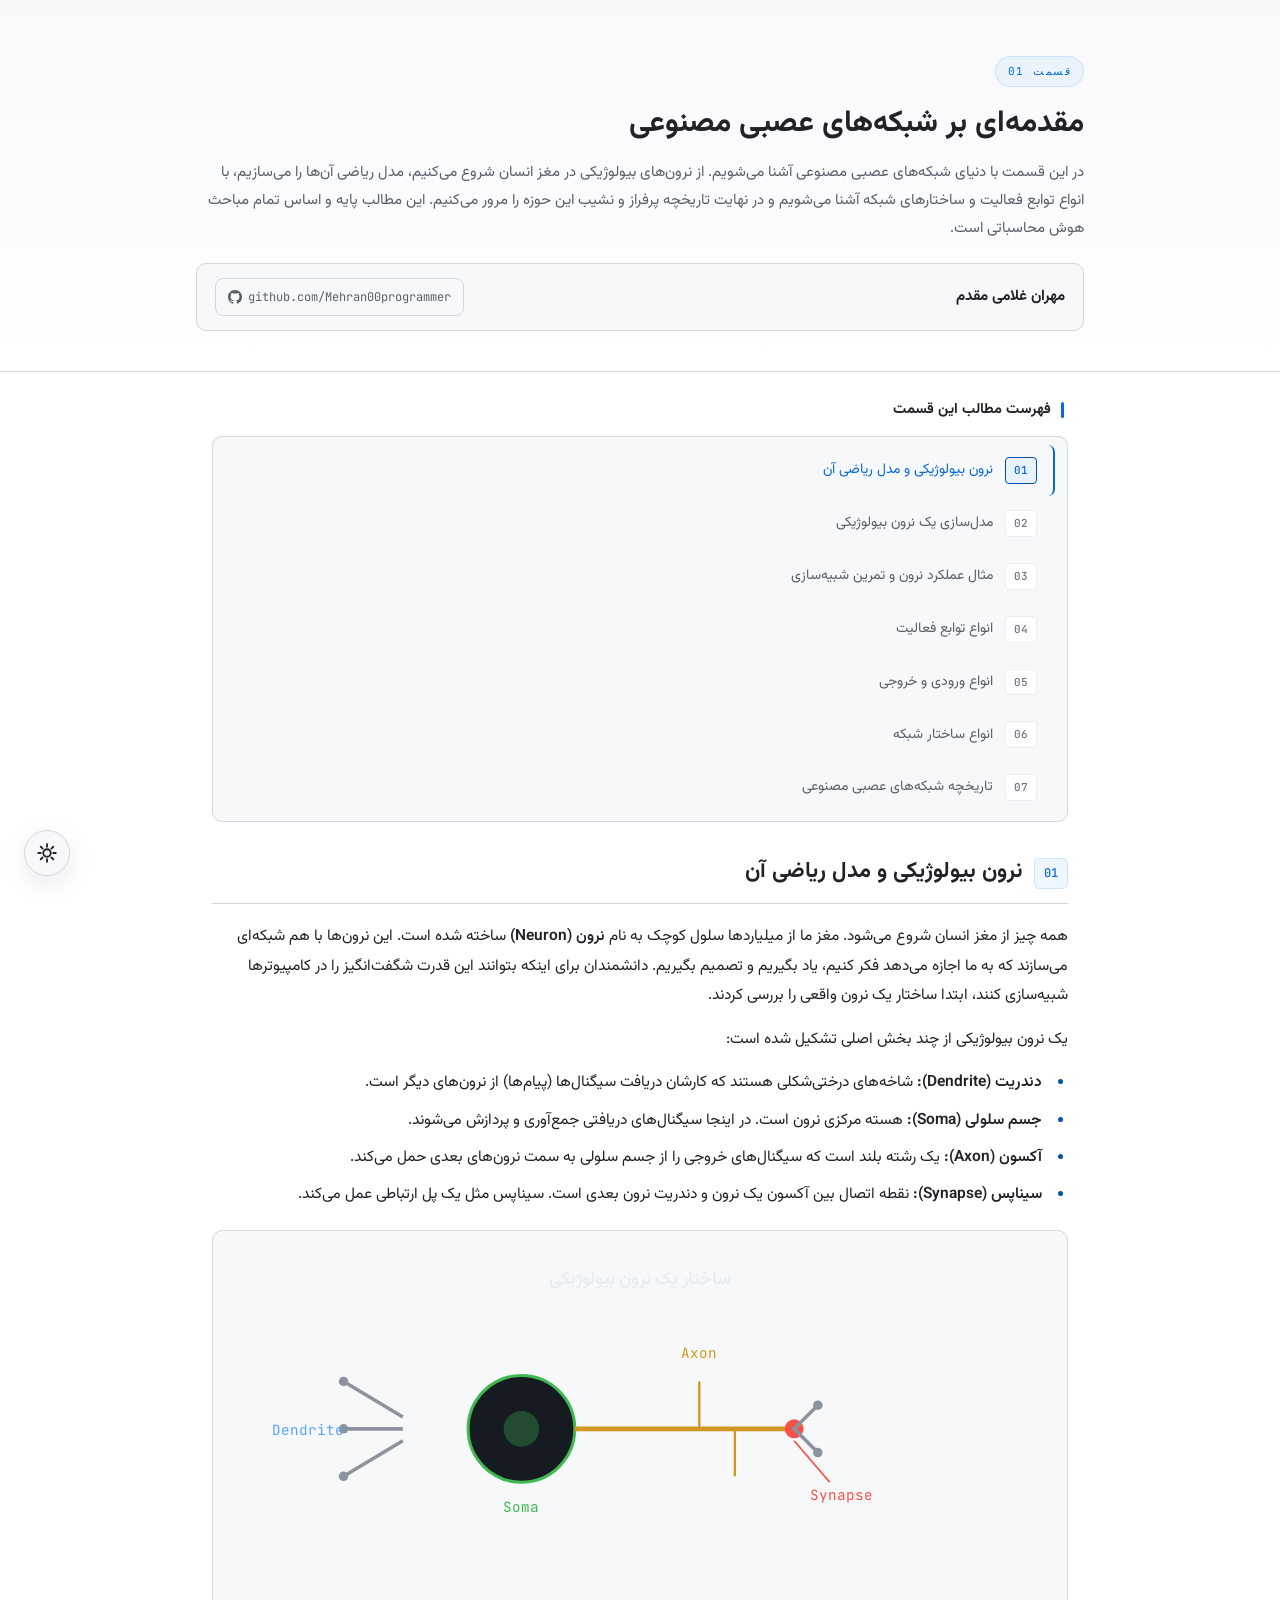
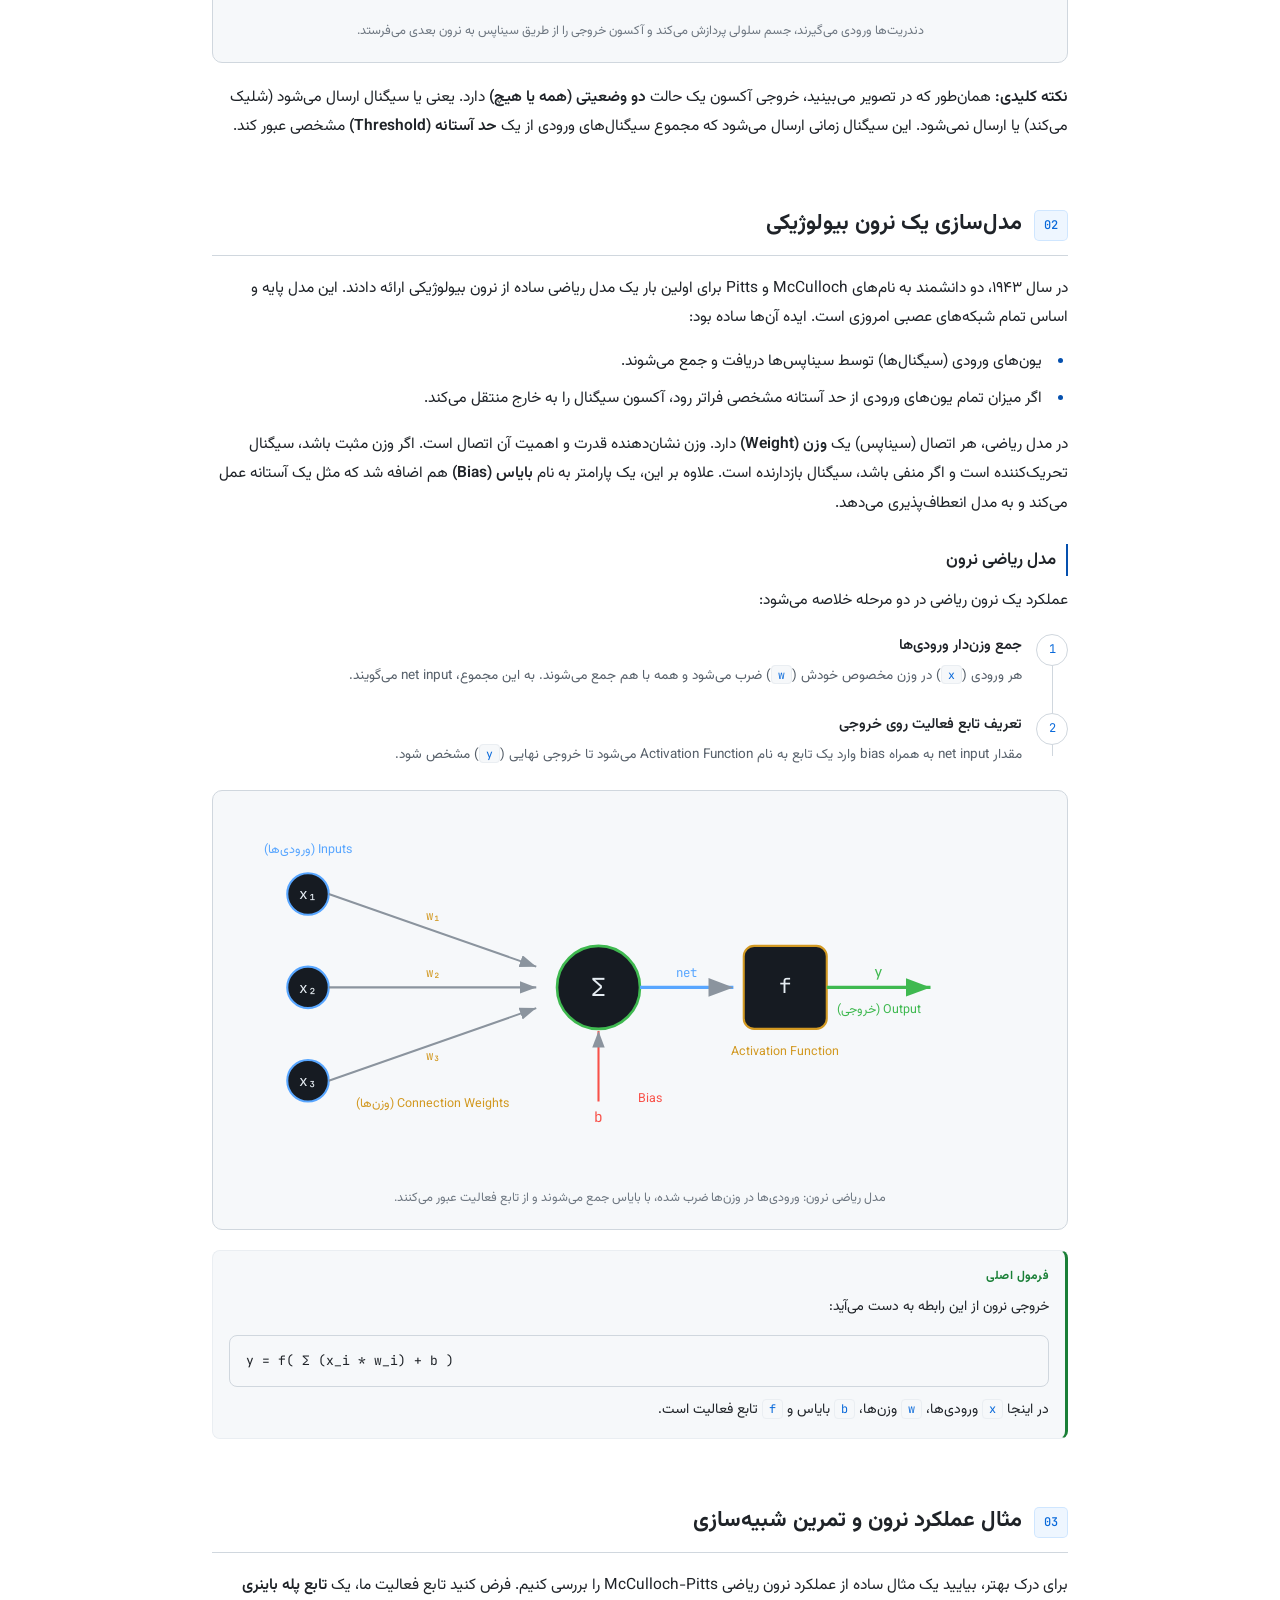
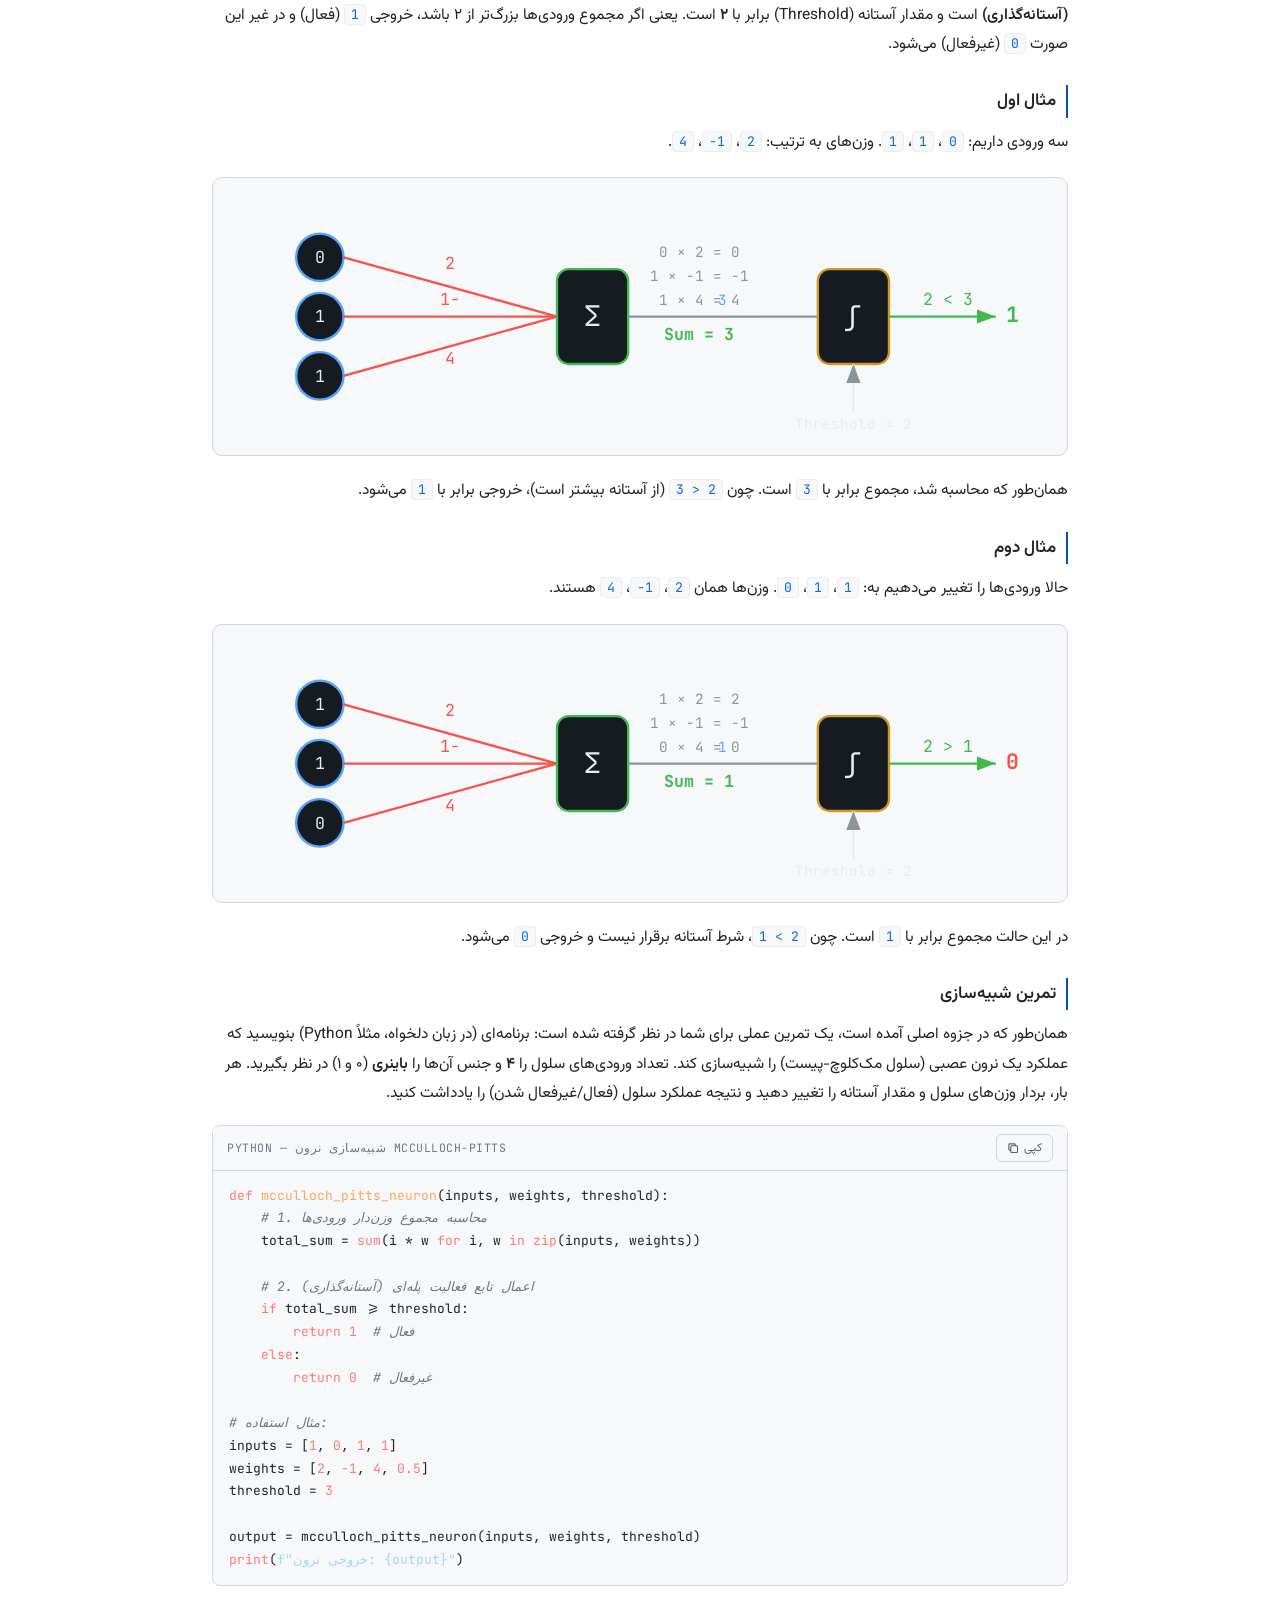
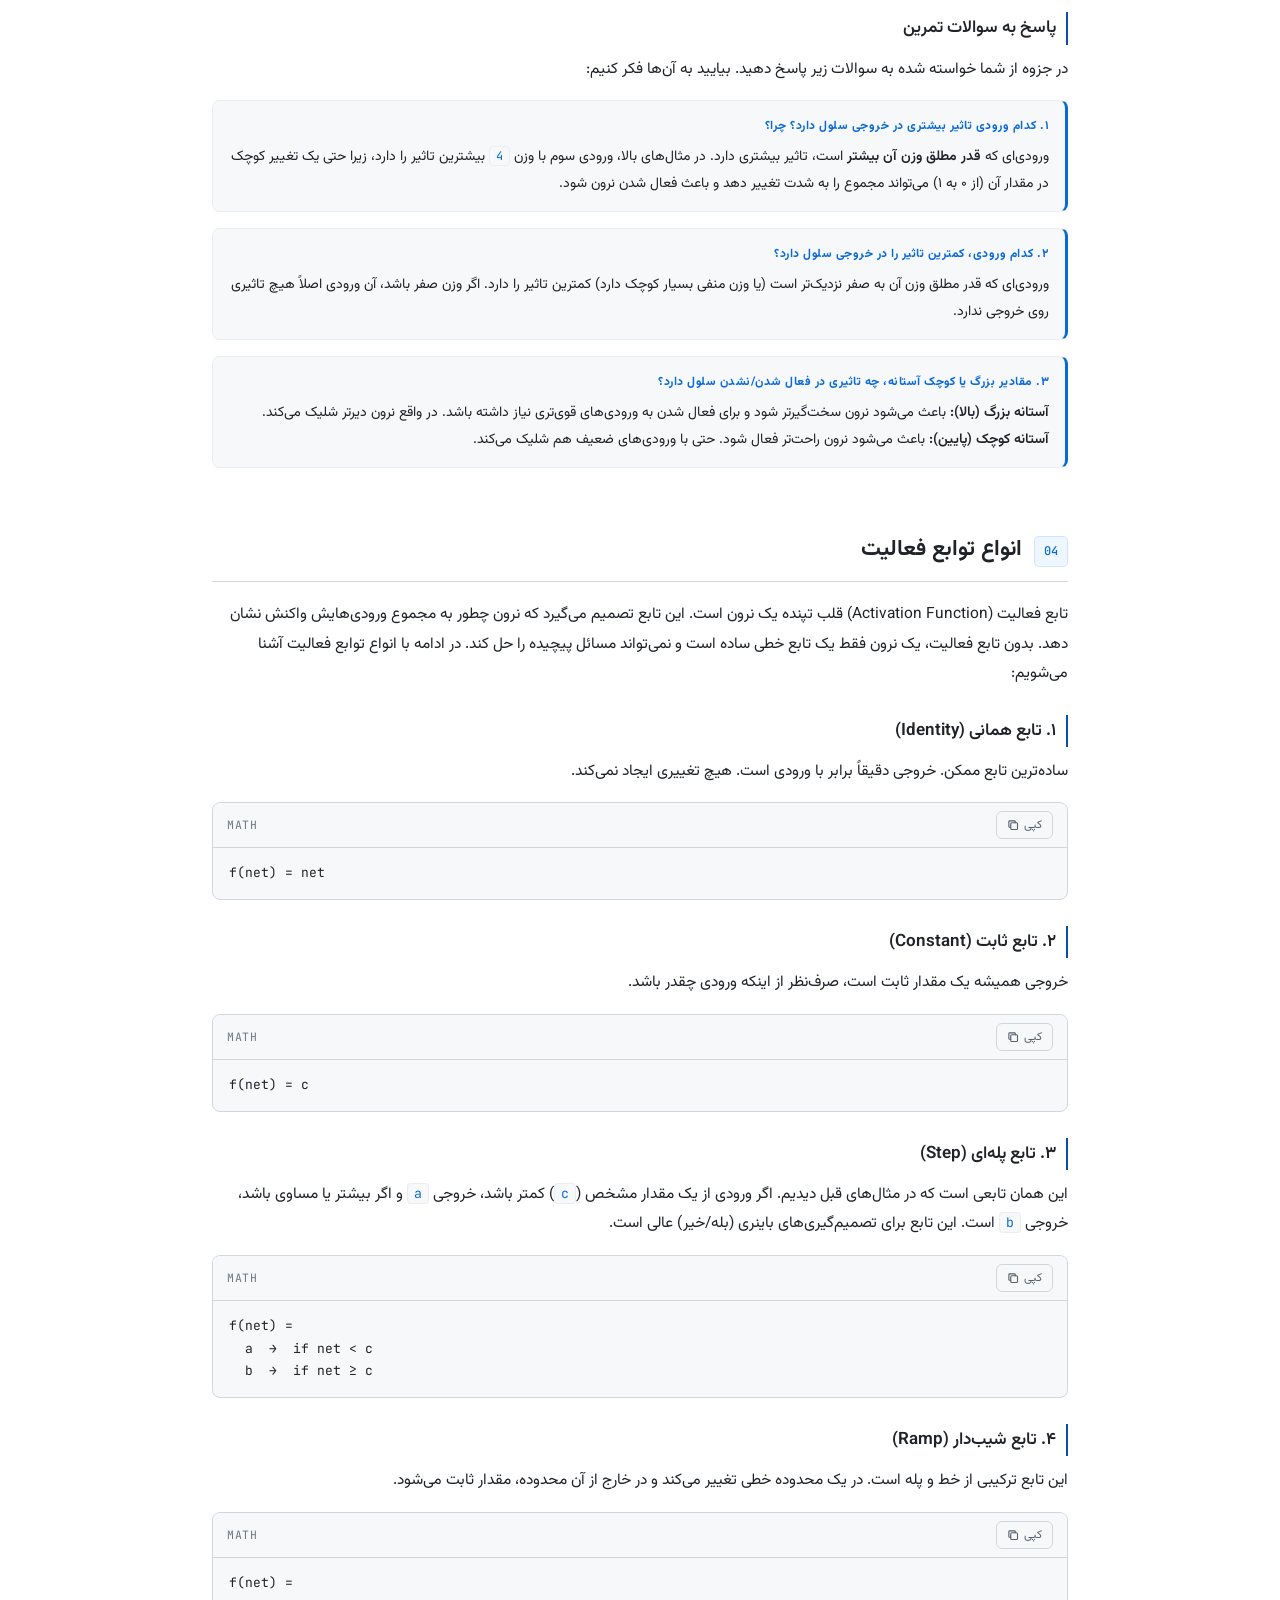
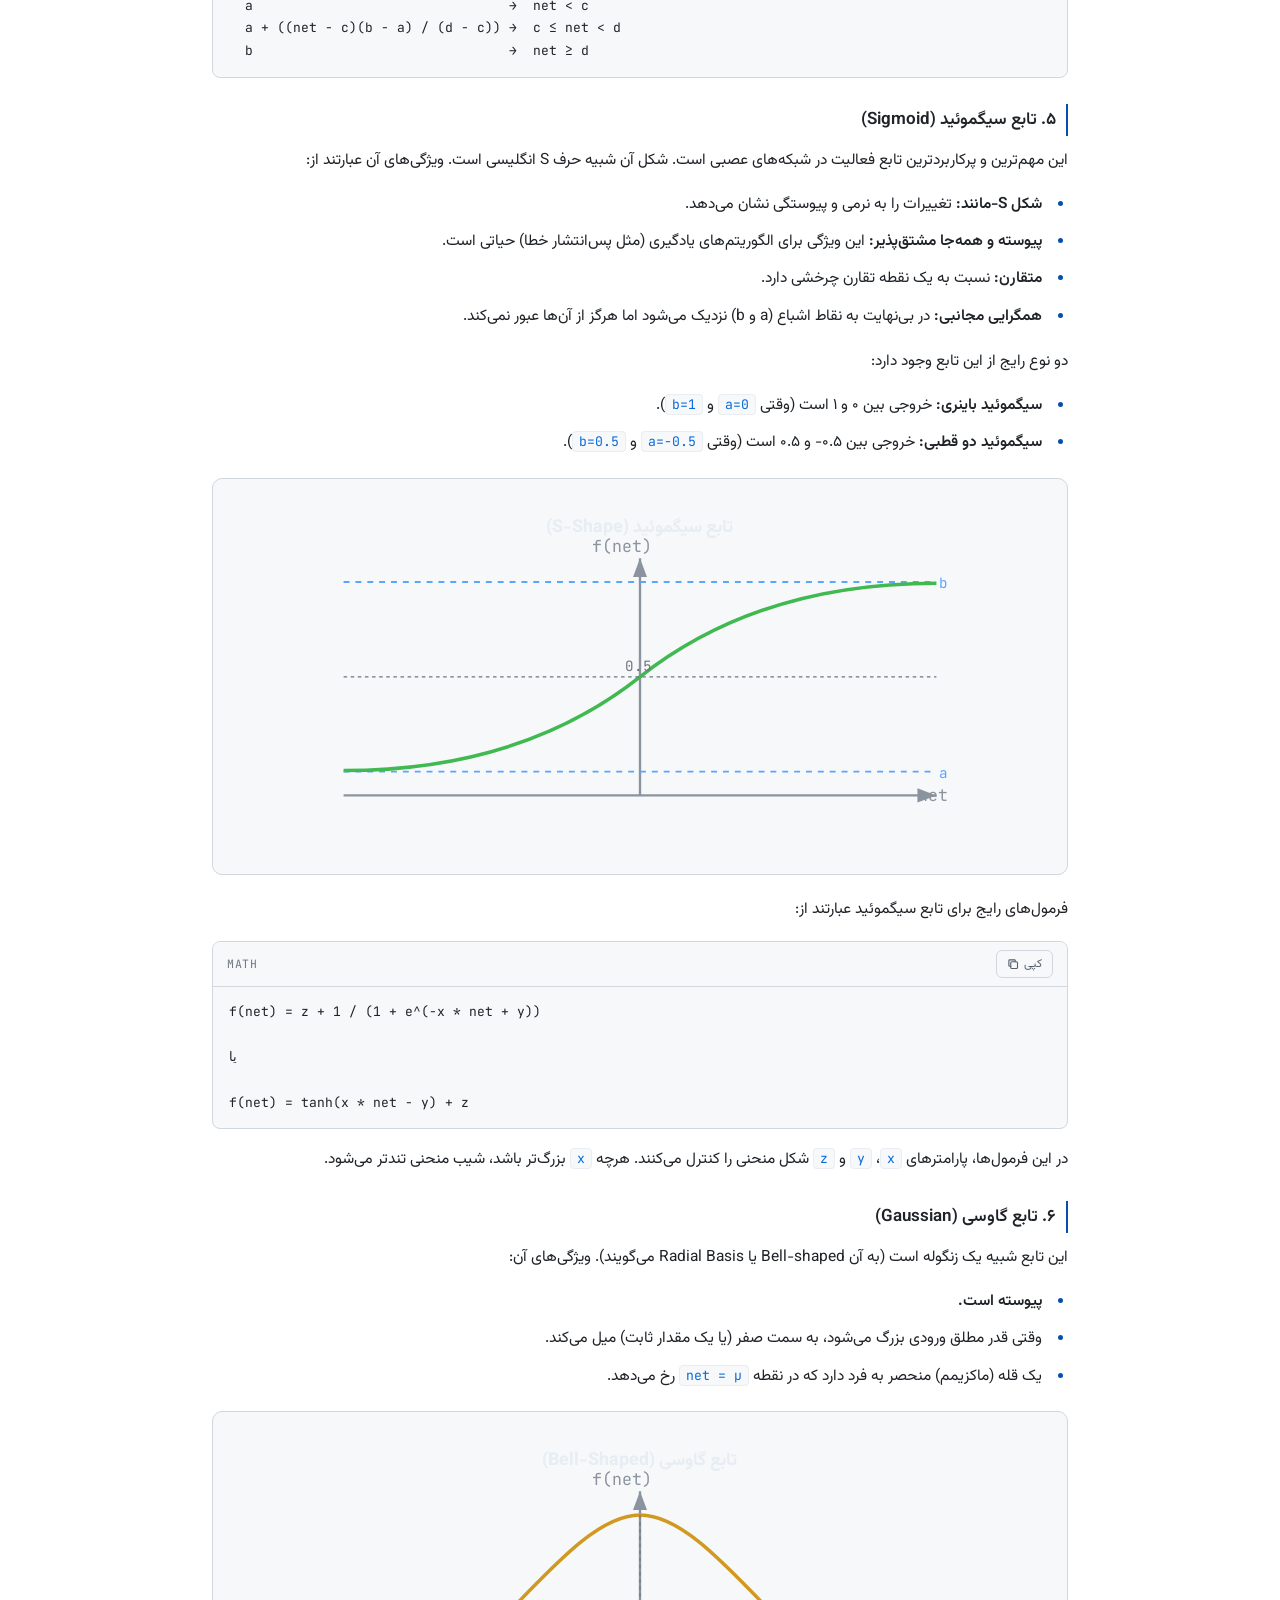
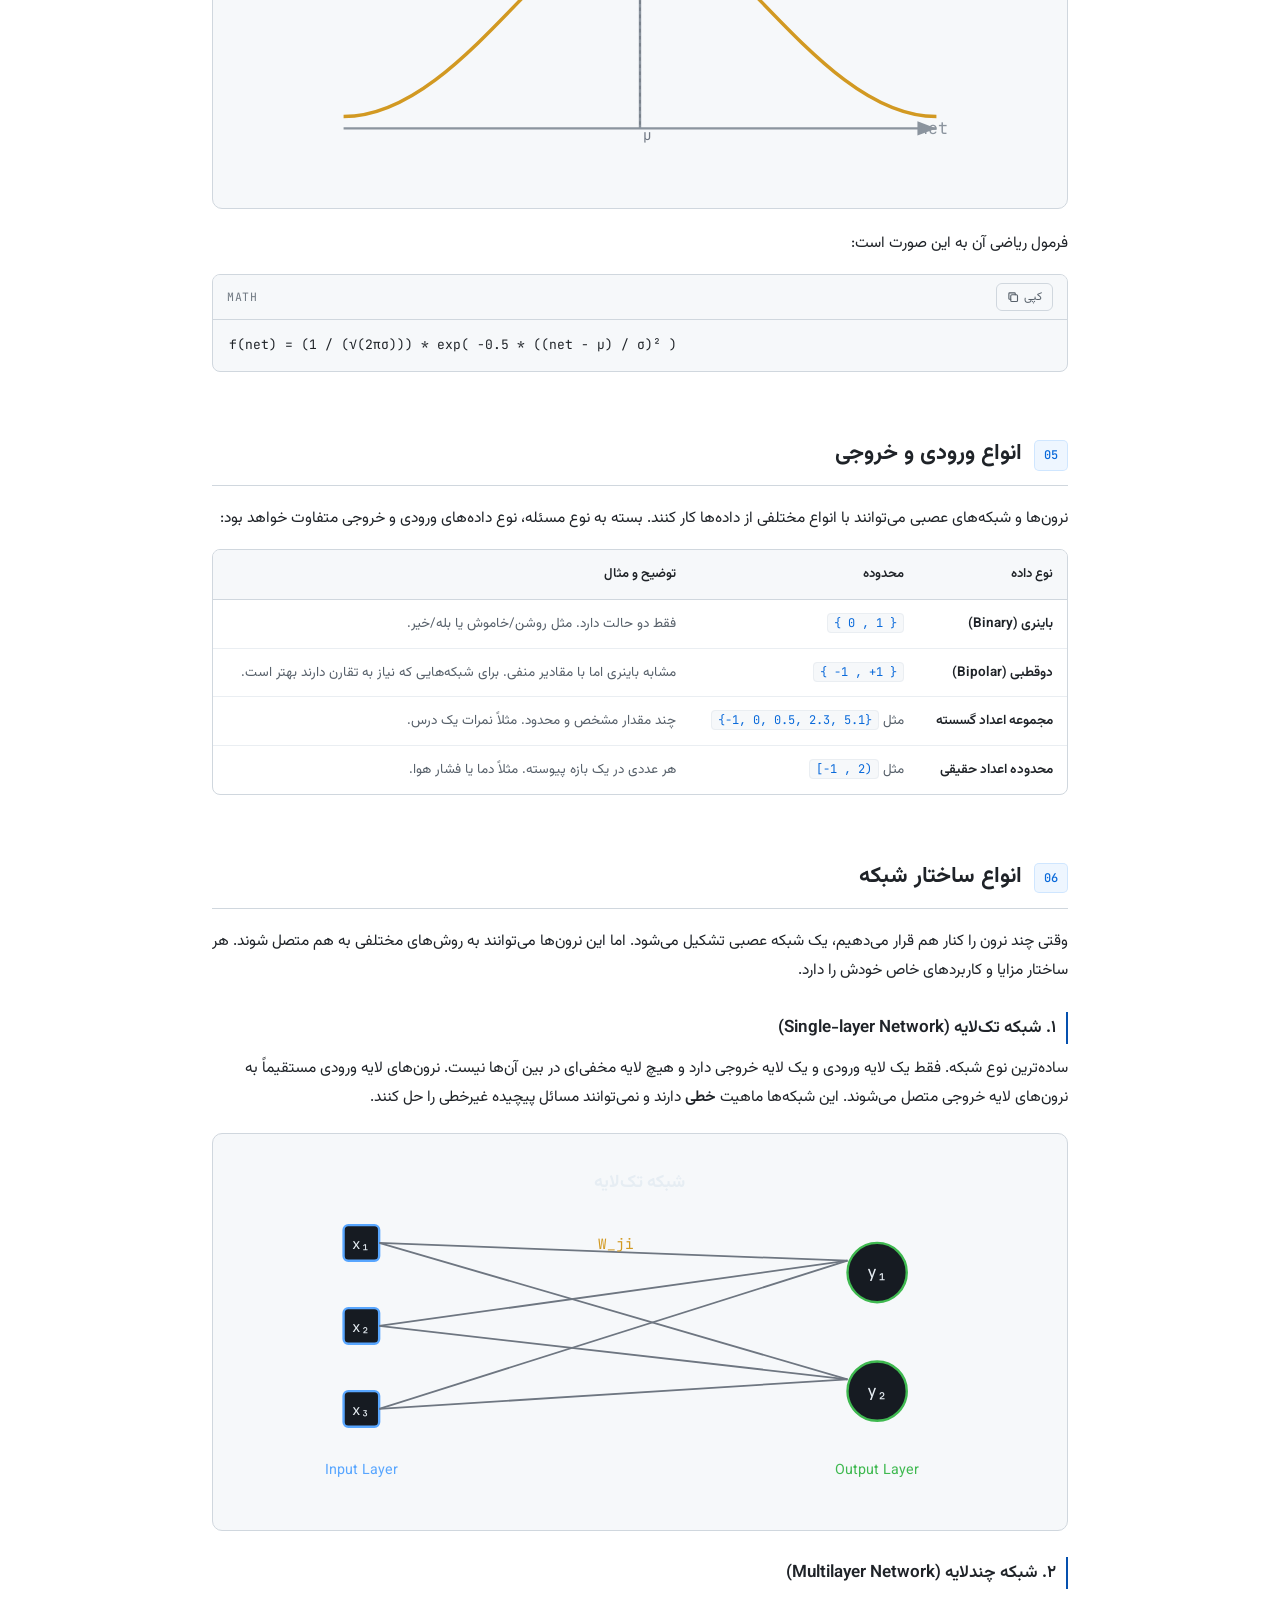
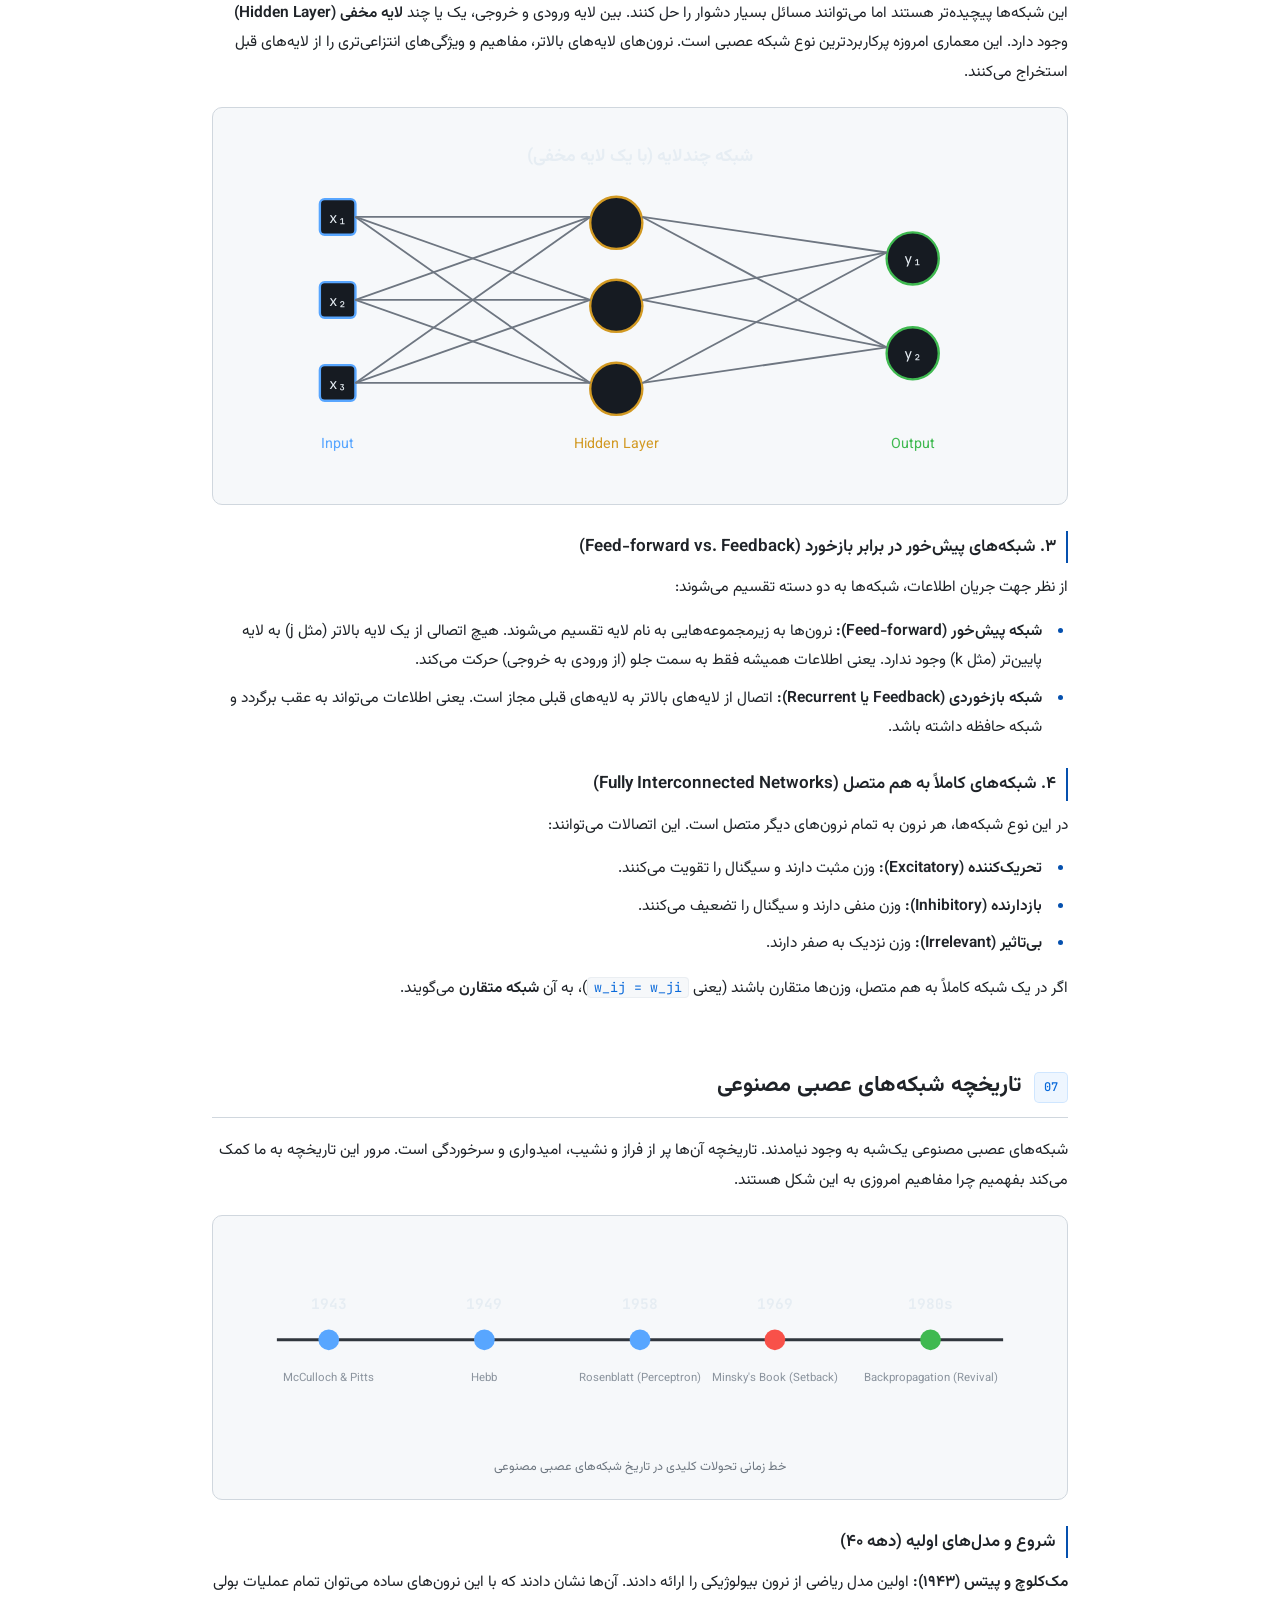
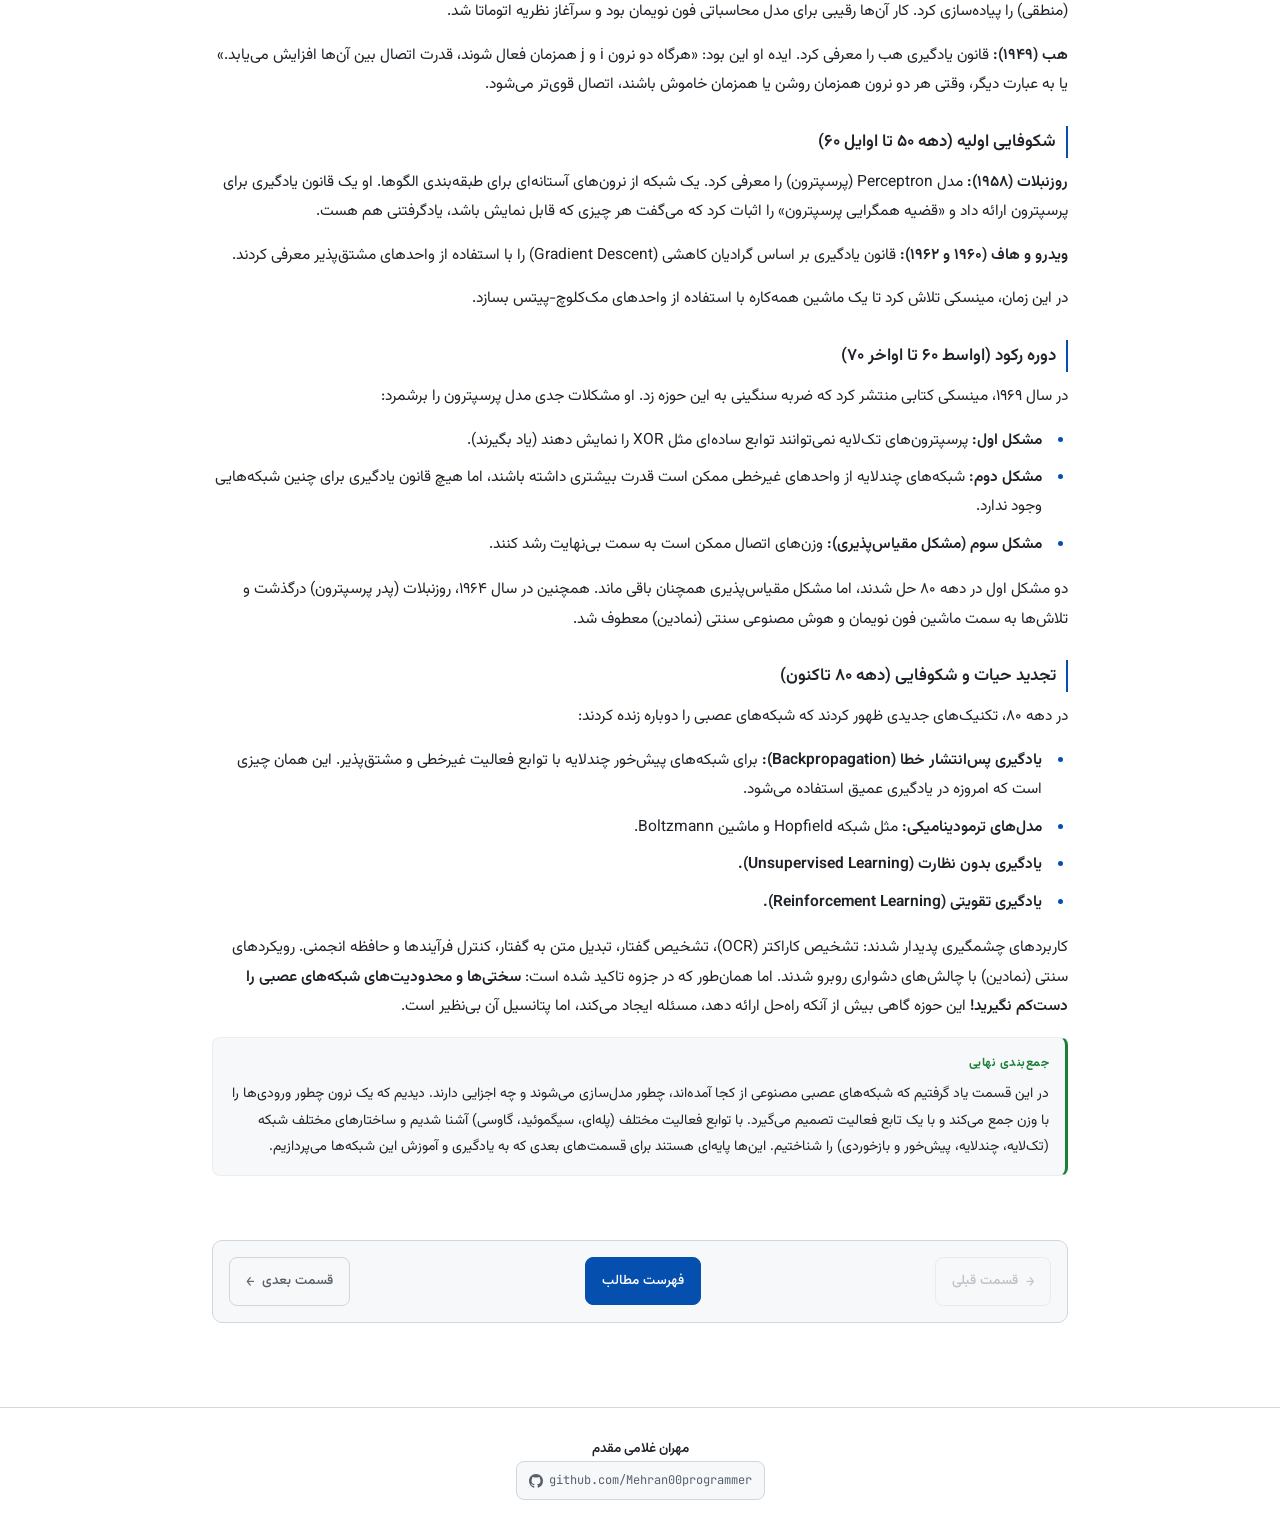
==== commit f6762bc2: "Update part-01.html" ====
--- a/part-01.html
+++ b/part-01.html
@@ -4,9 +4,9 @@
 <meta charset="UTF-8">
 <meta name="viewport" content="width=device-width, initial-scale=1.0, viewport-fit=cover">
 <meta name="theme-color" content="#0d1117">
-<meta name="description" content="قسمت اول آموزش مبانی هوش محاسباتی — آشنایی کامل و ساده با هوش محاسباتی، شبکه‌های عصبی، منطق فازی و الگوریتم‌های تکاملی">
+<meta name="description" content="قسمت اول آموزش مبانی هوش محاسباتی — مقدمه‌ای کامل بر شبکه‌های عصبی مصنوعی، از نرون بیولوژیکی تا تاریخچه و ساختارها">
 <meta name="author" content="مهران غلامی مقدم">
-<title>قسمت ۰۱ — مقدمه‌ای بر هوش محاسباتی و سه ستون آن</title>
+<title>قسمت 01 — مقدمه‌ای بر شبکه‌های عصبی مصنوعی</title>
 <link rel="icon" href="mehran-favicon.ico" sizes="any">
 <link rel="canonical" href="https://mehran00programmer.github.io/Computational-Intelligence-Learning/part-01.html">
 <link rel="stylesheet" href="assets/style.css">
@@ -19,14 +19,12 @@
 
 <header class="doc-header">
   <div class="page">
-    <div class="hero-badge" style="display:inline-block;font-family:var(--mono);font-size:11px;color:var(--accent);letter-spacing:1.5px;background:rgba(88,166,255,0.08);border:1px solid rgba(88,166,255,0.2);padding:4px 12px;border-radius:20px;margin-bottom:14px;">قسمت ۰۱</div>
-    <h1 class="doc-title">مقدمه‌ای بر هوش محاسباتی و سه ستون آن</h1>
+    <div class="hero-badge">قسمت 01</div>
+    <h1 class="doc-title">مقدمه‌ای بر شبکه‌های عصبی مصنوعی</h1>
     <p class="doc-subtitle">
-      در این قسمت، ابتدا با مفهوم <bdi>Computational Intelligence</bdi> آشنا
-      می‌شویم و جایگاه آن را در دنیای هوش مصنوعی بررسی می‌کنیم. سپس سه ستون
-      اصلی هوش محاسباتی — یعنی <bdi>Neural Networks</bdi>،
-      <bdi>Fuzzy Logic</bdi> و <bdi>Evolutionary Computation</bdi> — را
-      به‌صورت مفهومی معرفی می‌کنیم و کاربردهای کلیدی آن‌ها را مرور می‌کنیم.
+      در این قسمت با دنیای شبکه‌های عصبی مصنوعی آشنا می‌شویم. از نرون‌های بیولوژیکی در مغز انسان شروع می‌کنیم، 
+      مدل ریاضی آن‌ها را می‌سازیم، با انواع توابع فعالیت و ساختارهای شبکه آشنا می‌شویم و در نهایت تاریخچه پرفراز و نشیب 
+      این حوزه را مرور می‌کنیم. این مطالب پایه و اساس تمام مباحث هوش محاسباتی است.
     </p>
 
     <div class="author-card">
@@ -46,883 +44,858 @@
   <aside class="toc-wrap fade-in">
     <div class="toc-header">فهرست مطالب این قسمت</div>
     <ul class="toc-list">
-      <li><a class="toc-link" href="#s1"><span class="num">01</span><span>هوش محاسباتی چیست؟</span></a></li>
-      <li><a class="toc-link" href="#s2"><span class="num">02</span><span>جایگاه هوش محاسباتی در هوش مصنوعی</span></a></li>
-      <li><a class="toc-link" href="#s3"><span class="num">03</span><span>سه ستون اصلی هوش محاسباتی</span></a></li>
-      <li><a class="toc-link" href="#s4"><span class="num">04</span><span>شبکه‌های عصبی مصنوعی</span></a></li>
-      <li><a class="toc-link" href="#s5"><span class="num">05</span><span>منطق فازی</span></a></li>
-      <li><a class="toc-link" href="#s6"><span class="num">06</span><span>محاسبات تکاملی</span></a></li>
-      <li><a class="toc-link" href="#s7"><span class="num">07</span><span>کاربردهای هوش محاسباتی</span></a></li>
-      <li><a class="toc-link" href="#s8"><span class="num">08</span><span>مسیر یادگیری و پیش‌نیازها</span></a></li>
+      <li><a class="toc-link" href="#s1"><span class="num">01</span><span>نرون بیولوژیکی و مدل ریاضی آن</span></a></li>
+      <li><a class="toc-link" href="#s2"><span class="num">02</span><span>مدل‌سازی یک نرون بیولوژیکی</span></a></li>
+      <li><a class="toc-link" href="#s3"><span class="num">03</span><span>مثال عملکرد نرون و تمرین شبیه‌سازی</span></a></li>
+      <li><a class="toc-link" href="#s4"><span class="num">04</span><span>انواع توابع فعالیت</span></a></li>
+      <li><a class="toc-link" href="#s5"><span class="num">05</span><span>انواع ورودی و خروجی</span></a></li>
+      <li><a class="toc-link" href="#s6"><span class="num">06</span><span>انواع ساختار شبکه</span></a></li>
+      <li><a class="toc-link" href="#s7"><span class="num">07</span><span>تاریخچه شبکه‌های عصبی مصنوعی</span></a></li>
     </ul>
   </aside>
 
   <main>
 
-    <!-- ============ SECTION 1 ============ -->
+    <!-- ================= SECTION 01 ================= -->
     <section class="section fade-in" id="s1">
       <div class="section-head">
         <span class="section-num">01</span>
-        <h2 class="section-title">هوش محاسباتی چیست؟</h2>
-      </div>
-
-      <h3>یک تشبیه ساده برای شروع</h3>
-      <p>
-        تصور کنید می‌خواهید به یک کودک یاد بدهید که «گرما» چیست. آیا
-        می‌توانید با یک فرمول ریاضی این کار را انجام دهید؟ قطعاً نه. اما
-        می‌توانید چند مثال نشان دهید: «این لیوان چای گرم است»، «این یخ
-        سرد است»، «این بخاری گرم است». کودک با دیدن مثال‌های زیاد، به‌تدریج
-        مفهوم گرما را یاد می‌گیرد.
-      </p>
-
-      <p>
-        <strong>هوش محاسباتی</strong> هم دقیقاً همین‌طور کار می‌کند. به‌جای
-        اینکه همه‌چیز را با فرمول‌های صریح و قوانین سخت بیان کنیم، الگوریتم‌هایی
-        طراحی می‌کنیم که <strong>از داده‌ها یاد بگیرند</strong>،
-        <strong>با عدم قطعیت کنار بیایند</strong> و
-        <strong>خودشان را با محیط تطبیق دهند</strong>.
-      </p>
-
-      <h3>تعریف رسمی</h3>
-      <p>
-        <bdi>Computational Intelligence</bdi> یا <bdi>CI</bdi>، مجموعه‌ای از
-        روش‌های محاسباتی الهام‌گرفته از طبیعت است که برای حل مسائل پیچیده‌ای
-        طراحی شده‌اند که با روش‌های سنتی و قطعی به‌سختی قابل حل هستند.
-      </p>
-
-      <p>
-        به بیان دقیق‌تر، هوش محاسباتی به سه ویژگی کلیدی تکیه می‌کند:
+        <h2 class="section-title">نرون بیولوژیکی و مدل ریاضی آن</h2>
+      </div>
+
+      <p>
+        همه چیز از مغز انسان شروع می‌شود. مغز ما از میلیاردها سلول کوچک به نام <strong>نرون (Neuron)</strong> ساخته شده است. 
+        این نرون‌ها با هم شبکه‌ای می‌سازند که به ما اجازه می‌دهد فکر کنیم، یاد بگیریم و تصمیم بگیریم. 
+        دانشمندان برای اینکه بتوانند این قدرت شگفت‌انگیز را در کامپیوترها شبیه‌سازی کنند، ابتدا ساختار یک نرون واقعی را بررسی کردند.
+      </p>
+
+      <p>
+        یک نرون بیولوژیکی از چند بخش اصلی تشکیل شده است:
       </p>
 
       <ul>
-        <li><strong>یادگیری از داده:</strong> به‌جای برنامه‌نویسی صریح، سیستم از مثال‌ها یاد می‌گیرد.</li>
-        <li><strong>مدیریت عدم قطعیت:</strong> در دنیای واقعی، داده‌ها همیشه دقیق و کامل نیستند.</li>
-        <li><strong>تطبیق‌پذیری:</strong> سیستم می‌تواند با تغییر شرایط خودش را به‌روز کند.</li>
+        <li><strong>دندریت (Dendrite):</strong> شاخه‌های درختی‌شکلی هستند که کارشان دریافت سیگنال‌ها (پیام‌ها) از نرون‌های دیگر است.</li>
+        <li><strong>جسم سلولی (Soma):</strong> هسته مرکزی نرون است. در اینجا سیگنال‌های دریافتی جمع‌آوری و پردازش می‌شوند.</li>
+        <li><strong>آکسون (Axon):</strong> یک رشته بلند است که سیگنال‌های خروجی را از جسم سلولی به سمت نرون‌های بعدی حمل می‌کند.</li>
+        <li><strong>سیناپس (Synapse):</strong> نقطه اتصال بین آکسون یک نرون و دندریت نرون بعدی است. سیناپس مثل یک پل ارتباطی عمل می‌کند.</li>
       </ul>
 
-      <div class="callout note">
-        <span class="callout-label">نکته ساده</span>
-        <p>
-          در برنامه‌نویسی سنتی، شما <strong>قوانین</strong> را می‌نویسید و
-          <strong>داده</strong> را به برنامه می‌دهید تا <strong>پاسخ</strong>
-          بگیرید. در هوش محاسباتی، شما <strong>داده</strong> و
-          <strong>پاسخ‌های نمونه</strong> را می‌دهید تا سیستم خودش
-          <strong>قوانین</strong> را کشف کند.
-        </p>
-      </div>
-
-      <h3>تاریخچه کوتاه</h3>
-      <p>
-        هوش محاسباتی به‌عنوان یک حوزه مستقل، از دهه ۱۹۹۰ میلادی شکل گرفت،
-        اما ریشه‌های آن به دهه ۱۹۴۰ برمی‌گردد:
-      </p>
-
-      <ul>
-        <li><strong>۱۹۴۳:</strong> <bdi>McCulloch</bdi> و <bdi>Pitts</bdi> اولین مدل ریاضی نورون را ارائه دادند.</li>
-        <li><strong>۱۹۵۸:</strong> <bdi>Frank Rosenblatt</bdi> پرسپترون را معرفی کرد.</li>
-        <li><strong>۱۹۶۵:</strong> <bdi>Lotfi Zadeh</bdi> نظریه مجموعه‌های فازی را منتشر کرد.</li>
-        <li><strong>۱۹۷۵:</strong> <bdi>John Holland</bdi> الگوریتم ژنتیک را معرفی کرد.</li>
-        <li><strong>۱۹۸۶:</strong> <bdi>Rumelhart</bdi> و <bdi>Hinton</bdi> الگوریتم پس‌انتشار خطا را عمومی کردند.</li>
-        <li><strong>۱۹۹۴:</strong> اصطلاح <bdi>Computational Intelligence</bdi> به‌طور رسمی رواج یافت.</li>
-        <li><strong>۲۰۰۶:</strong> <bdi>Geoffrey Hinton</bdi> یادگیری عمیق را احیا کرد.</li>
-        <li><strong>۲۰۱۲:</strong> <bdi>AlexNet</bdi> انقلاب یادگیری عمیق را آغاز کرد.</li>
-      </ul>
-
-      <p>
-        امروزه هوش محاسباتی یکی از فعال‌ترین حوزه‌های علوم کامپیوتر است و
-        کاربردهای آن از پزشکی تا خودران‌ها و از مالی تا رباتیک گسترده است.
+      <div class="diagram">
+        <svg viewBox="0 0 700 300" xmlns="http://www.w3.org/2000/svg" role="img" aria-label="ساختار نرون بیولوژیکی">
+          <text x="350" y="28" text-anchor="middle" fill="#e6edf3" font-family="Vazirmatn, sans-serif" font-size="15" font-weight="700">ساختار یک نرون بیولوژیکی</text>
+
+          <!-- Dendrites (Left) -->
+          <path d="M 100 150 L 150 150 M 100 110 L 150 140 M 100 190 L 150 160" stroke="#8b949e" stroke-width="3" fill="none" />
+          <circle cx="100" cy="150" r="4" fill="#8b949e" />
+          <circle cx="100" cy="110" r="4" fill="#8b949e" />
+          <circle cx="100" cy="190" r="4" fill="#8b949e" />
+          <text x="70" y="155" text-anchor="middle" fill="#58a6ff" font-family="JetBrains Mono, monospace" font-size="12" direction="ltr">Dendrite</text>
+
+          <!-- Soma (Center) -->
+          <circle cx="250" cy="150" r="45" fill="#161b22" stroke="#3fb950" stroke-width="2.5" />
+          <circle cx="250" cy="150" r="15" fill="#3fb950" opacity="0.3" />
+          <text x="250" y="220" text-anchor="middle" fill="#3fb950" font-family="JetBrains Mono, monospace" font-size="12" direction="ltr">Soma</text>
+
+          <!-- Axon (Right) -->
+          <line x1="295" y1="150" x2="480" y2="150" stroke="#d29922" stroke-width="4" />
+          <line x1="400" y1="150" x2="400" y2="110" stroke="#d29922" stroke-width="2" />
+          <line x1="430" y1="150" x2="430" y2="190" stroke="#d29922" stroke-width="2" />
+          <text x="400" y="90" text-anchor="middle" fill="#d29922" font-family="JetBrains Mono, monospace" font-size="12" direction="ltr">Axon</text>
+
+          <!-- Synapse -->
+          <circle cx="480" cy="150" r="8" fill="#f85149" />
+          <path d="M 500 130 L 480 150 L 500 170" stroke="#8b949e" stroke-width="3" fill="none" />
+          <circle cx="500" cy="130" r="4" fill="#8b949e" />
+          <circle cx="500" cy="170" r="4" fill="#8b949e" />
+          
+          <text x="520" y="210" text-anchor="middle" fill="#f85149" font-family="JetBrains Mono, monospace" font-size="12" direction="ltr">Synapse</text>
+          <line x1="480" y1="160" x2="510" y2="195" stroke="#f85149" stroke-width="1.5" />
+        </svg>
+        <div class="diagram-caption">دندریت‌ها ورودی می‌گیرند، جسم سلولی پردازش می‌کند و آکسون خروجی را از طریق سیناپس به نرون بعدی می‌فرستد.</div>
+      </div>
+
+      <p>
+        <strong>نکته کلیدی:</strong> همان‌طور که در تصویر می‌بینید، خروجی آکسون یک حالت <strong>دو وضعیتی (همه یا هیچ)</strong> دارد. 
+        یعنی یا سیگنال ارسال می‌شود (شلیک می‌کند) یا ارسال نمی‌شود. 
+        این سیگنال زمانی ارسال می‌شود که مجموع سیگنال‌های ورودی از یک <strong>حد آستانه (Threshold)</strong> مشخصی عبور کند.
       </p>
     </section>
 
-    <!-- ============ SECTION 2 ============ -->
+    <!-- ================= SECTION 02 ================= -->
     <section class="section fade-in" id="s2">
       <div class="section-head">
         <span class="section-num">02</span>
-        <h2 class="section-title">جایگاه هوش محاسباتی در هوش مصنوعی</h2>
-      </div>
-
-      <h3>یک سلسله‌مراتب مهم</h3>
-      <p>
-        یکی از رایج‌ترین اشتباهات مبتدی‌ها، اشتباه گرفتن مفاهیمی مثل
-        <bdi>AI</bdi>، <bdi>ML</bdi>، <bdi>DL</bdi> و <bdi>CI</bdi> است.
-        این مفاهیم به هم مرتبط‌اند اما یکی نیستند. بیایید سلسله‌مراتب را
-        ببینیم:
+        <h2 class="section-title">مدل‌سازی یک نرون بیولوژیکی</h2>
+      </div>
+
+      <p>
+        در سال ۱۹۴۳، دو دانشمند به نام‌های <bdi>McCulloch</bdi> و <bdi>Pitts</bdi> برای اولین بار یک مدل ریاضی ساده از نرون بیولوژیکی ارائه دادند. 
+        این مدل پایه و اساس تمام شبکه‌های عصبی امروزی است. ایده آن‌ها ساده بود:
+      </p>
+
+      <ul>
+        <li>یون‌های ورودی (سیگنال‌ها) توسط سیناپس‌ها دریافت و جمع می‌شوند.</li>
+        <li>اگر میزان تمام یون‌های ورودی از حد آستانه مشخصی فراتر رود، آکسون سیگنال را به خارج منتقل می‌کند.</li>
+      </ul>
+
+      <p>
+        در مدل ریاضی، هر اتصال (سیناپس) یک <strong>وزن (Weight)</strong> دارد. وزن نشان‌دهنده قدرت و اهمیت آن اتصال است. 
+        اگر وزن مثبت باشد، سیگنال تحریک‌کننده است و اگر منفی باشد، سیگنال بازدارنده است. 
+        علاوه بر این، یک پارامتر به نام <strong>بایاس (Bias)</strong> هم اضافه شد که مثل یک آستانه عمل می‌کند و به مدل انعطاف‌پذیری می‌دهد.
+      </p>
+
+      <h3>مدل ریاضی نرون</h3>
+      <p>
+        عملکرد یک نرون ریاضی در دو مرحله خلاصه می‌شود:
+      </p>
+      <ol class="flow">
+        <li>
+          <strong>جمع وزن‌دار ورودی‌ها</strong>
+          <span>هر ورودی (<code>x</code>) در وزن مخصوص خودش (<code>w</code>) ضرب می‌شود و همه با هم جمع می‌شوند. به این مجموع، <bdi>net input</bdi> می‌گویند.</span>
+        </li>
+        <li>
+          <strong>تعریف تابع فعالیت روی خروجی</strong>
+          <span>مقدار <bdi>net input</bdi> به همراه <bdi>bias</bdi> وارد یک تابع به نام <bdi>Activation Function</bdi> می‌شود تا خروجی نهایی (<code>y</code>) مشخص شود.</span>
+        </li>
+      </ol>
+
+      <div class="diagram">
+        <svg viewBox="0 0 800 350" xmlns="http://www.w3.org/2000/svg" role="img" aria-label="مدل ریاضی نرون">
+          <defs>
+            <marker id="arrow" markerWidth="10" markerHeight="10" refX="8" refY="3" orient="auto">
+              <polygon points="0 0, 8 3, 0 6" fill="#8b949e"/>
+            </marker>
+            <marker id="arrow-green" markerWidth="10" markerHeight="10" refX="8" refY="3" orient="auto">
+              <polygon points="0 0, 8 3, 0 6" fill="#3fb950"/>
+            </marker>
+          </defs>
+
+          <!-- Inputs -->
+          <circle cx="80" cy="80" r="20" fill="#161b22" stroke="#58a6ff" stroke-width="2" />
+          <text x="80" y="85" text-anchor="middle" fill="#e6edf3" font-family="JetBrains Mono, monospace" font-size="14">x₁</text>
+          
+          <circle cx="80" cy="170" r="20" fill="#161b22" stroke="#58a6ff" stroke-width="2" />
+          <text x="80" y="175" text-anchor="middle" fill="#e6edf3" font-family="JetBrains Mono, monospace" font-size="14">x₂</text>
+
+          <circle cx="80" cy="260" r="20" fill="#161b22" stroke="#58a6ff" stroke-width="2" />
+          <text x="80" y="265" text-anchor="middle" fill="#e6edf3" font-family="JetBrains Mono, monospace" font-size="14">x₃</text>
+
+          <text x="80" y="40" text-anchor="middle" fill="#58a6ff" font-family="Vazirmatn, sans-serif" font-size="12">Inputs (ورودی‌ها)</text>
+
+          <!-- Weights -->
+          <line x1="100" y1="80" x2="300" y2="150" stroke="#8b949e" stroke-width="2" marker-end="url(#arrow)" />
+          <text x="200" y="105" text-anchor="middle" fill="#d29922" font-family="JetBrains Mono, monospace" font-size="12">w₁</text>
+          
+          <line x1="100" y1="170" x2="300" y2="170" stroke="#8b949e" stroke-width="2" marker-end="url(#arrow)" />
+          <text x="200" y="160" text-anchor="middle" fill="#d29922" font-family="JetBrains Mono, monospace" font-size="12">w₂</text>
+
+          <line x1="100" y1="260" x2="300" y2="190" stroke="#8b949e" stroke-width="2" marker-end="url(#arrow)" />
+          <text x="200" y="240" text-anchor="middle" fill="#d29922" font-family="JetBrains Mono, monospace" font-size="12">w₃</text>
+
+          <text x="200" y="285" text-anchor="middle" fill="#d29922" font-family="Vazirmatn, sans-serif" font-size="12">Connection Weights (وزن‌ها)</text>
+
+          <!-- Summation -->
+          <circle cx="360" cy="170" r="40" fill="#161b22" stroke="#3fb950" stroke-width="2.5" />
+          <text x="360" y="178" text-anchor="middle" fill="#e6edf3" font-family="JetBrains Mono, monospace" font-size="24">Σ</text>
+          
+          <!-- Bias -->
+          <line x1="360" y1="280" x2="360" y2="212" stroke="#f85149" stroke-width="2" marker-end="url(#arrow)" />
+          <text x="360" y="300" text-anchor="middle" fill="#f85149" font-family="JetBrains Mono, monospace" font-size="14">b</text>
+          <text x="410" y="280" text-anchor="middle" fill="#f85149" font-family="Vazirmatn, sans-serif" font-size="12">Bias</text>
+
+          <!-- Net Input -->
+          <line x1="400" y1="170" x2="490" y2="170" stroke="#58a6ff" stroke-width="3" marker-end="url(#arrow)" />
+          <text x="445" y="160" text-anchor="middle" fill="#58a6ff" font-family="JetBrains Mono, monospace" font-size="12">net</text>
+
+          <!-- Activation Function -->
+          <rect x="500" y="130" width="80" height="80" rx="10" fill="#161b22" stroke="#d29922" stroke-width="2" />
+          <text x="540" y="175" text-anchor="middle" fill="#e6edf3" font-family="JetBrains Mono, monospace" font-size="20">f</text>
+          <text x="540" y="235" text-anchor="middle" fill="#d29922" font-family="Vazirmatn, sans-serif" font-size="12">Activation Function</text>
+
+          <!-- Output -->
+          <line x1="580" y1="170" x2="680" y2="170" stroke="#3fb950" stroke-width="3" marker-end="url(#arrow-green)" />
+          <text x="630" y="160" text-anchor="middle" fill="#3fb950" font-family="JetBrains Mono, monospace" font-size="14">y</text>
+          <text x="630" y="195" text-anchor="middle" fill="#3fb950" font-family="Vazirmatn, sans-serif" font-size="12">Output (خروجی)</text>
+
+        </svg>
+        <div class="diagram-caption">مدل ریاضی نرون: ورودی‌ها در وزن‌ها ضرب شده، با بایاس جمع می‌شوند و از تابع فعالیت عبور می‌کنند.</div>
+      </div>
+
+      <div class="callout key">
+        <span class="callout-label">فرمول اصلی</span>
+        <p>خروجی نرون از این رابطه به دست می‌آید:</p>
+        <div class="code-block" style="margin-top: 10px; margin-bottom: 0;">
+          <pre>y = f( Σ (x_i * w_i) + b )</pre>
+        </div>
+        <p style="margin-top: 10px; margin-bottom: 0;">
+          در اینجا <code>x</code> ورودی‌ها، <code>w</code> وزن‌ها، <code>b</code> بایاس و <code>f</code> تابع فعالیت است.
+        </p>
+      </div>
+    </section>
+
+    <!-- ================= SECTION 03 ================= -->
+    <section class="section fade-in" id="s3">
+      <div class="section-head">
+        <span class="section-num">03</span>
+        <h2 class="section-title">مثال عملکرد نرون و تمرین شبیه‌سازی</h2>
+      </div>
+
+      <p>
+        برای درک بهتر، بیایید یک مثال ساده از عملکرد نرون ریاضی <bdi>McCulloch-Pitts</bdi> را بررسی کنیم. 
+        فرض کنید تابع فعالیت ما، یک <strong>تابع پله باینری (آستانه‌گذاری)</strong> است و مقدار آستانه (Threshold) برابر با <strong>۲</strong> است. 
+        یعنی اگر مجموع ورودی‌ها بزرگ‌تر از ۲ باشد، خروجی <code>1</code> (فعال) و در غیر این صورت <code>0</code> (غیرفعال) می‌شود.
+      </p>
+
+      <h3>مثال اول</h3>
+      <p>
+        سه ورودی داریم: <code>0</code>، <code>1</code>، <code>1</code>. 
+        وزن‌های به ترتیب: <code>2</code>، <code>-1</code>، <code>4</code>.
+      </p>
+      
+      <div class="diagram">
+        <svg viewBox="0 0 700 200" xmlns="http://www.w3.org/2000/svg" role="img" aria-label="مثال اول عملکرد نرون">
+          <!-- Inputs -->
+          <circle cx="80" cy="50" r="20" fill="#161b22" stroke="#58a6ff" stroke-width="2" />
+          <text x="80" y="55" text-anchor="middle" fill="#e6edf3" font-family="JetBrains Mono, monospace" font-size="14">0</text>
+          
+          <circle cx="80" cy="100" r="20" fill="#161b22" stroke="#58a6ff" stroke-width="2" />
+          <text x="80" y="105" text-anchor="middle" fill="#e6edf3" font-family="JetBrains Mono, monospace" font-size="14">1</text>
+
+          <circle cx="80" cy="150" r="20" fill="#161b22" stroke="#58a6ff" stroke-width="2" />
+          <text x="80" y="155" text-anchor="middle" fill="#e6edf3" font-family="JetBrains Mono, monospace" font-size="14">1</text>
+
+          <!-- Weights & Lines -->
+          <line x1="100" y1="50" x2="280" y2="100" stroke="#f85149" stroke-width="2" />
+          <text x="190" y="60" text-anchor="middle" fill="#f85149" font-family="JetBrains Mono, monospace" font-size="14">2</text>
+          
+          <line x1="100" y1="100" x2="280" y2="100" stroke="#f85149" stroke-width="2" />
+          <text x="190" y="90" text-anchor="middle" fill="#f85149" font-family="JetBrains Mono, monospace" font-size="14">-1</text>
+
+          <line x1="100" y1="150" x2="280" y2="100" stroke="#f85149" stroke-width="2" />
+          <text x="190" y="140" text-anchor="middle" fill="#f85149" font-family="JetBrains Mono, monospace" font-size="14">4</text>
+
+          <!-- Summation -->
+          <rect x="280" y="60" width="60" height="80" rx="10" fill="#161b22" stroke="#3fb950" stroke-width="2" />
+          <text x="310" y="108" text-anchor="middle" fill="#e6edf3" font-family="JetBrains Mono, monospace" font-size="24">Σ</text>
+
+          <!-- Calculation -->
+          <text x="400" y="50" text-anchor="middle" fill="#8b949e" font-family="JetBrains Mono, monospace" font-size="12" direction="ltr">0 × 2 = 0</text>
+          <text x="400" y="70" text-anchor="middle" fill="#8b949e" font-family="JetBrains Mono, monospace" font-size="12" direction="ltr">1 × -1 = -1</text>
+          <text x="400" y="90" text-anchor="middle" fill="#8b949e" font-family="JetBrains Mono, monospace" font-size="12" direction="ltr">1 × 4 = 4</text>
+          <line x1="350" y1="100" x2="450" y2="100" stroke="#8b949e" stroke-width="1" />
+          <text x="400" y="120" text-anchor="middle" fill="#3fb950" font-family="JetBrains Mono, monospace" font-size="14" font-weight="bold" direction="ltr">Sum = 3</text>
+
+          <!-- Net to Activation -->
+          <line x1="340" y1="100" x2="500" y2="100" stroke="#8b949e" stroke-width="2" />
+          <text x="420" y="90" text-anchor="middle" fill="#58a6ff" font-family="JetBrains Mono, monospace" font-size="12">3</text>
+
+          <!-- Activation -->
+          <rect x="500" y="60" width="60" height="80" rx="10" fill="#161b22" stroke="#d29922" stroke-width="2" />
+          <text x="530" y="108" text-anchor="middle" fill="#e6edf3" font-family="JetBrains Mono, monospace" font-size="24">∫</text>
+          
+          <!-- Threshold Arrow -->
+          <line x1="530" y1="180" x2="530" y2="140" stroke="#e6edf3" stroke-width="2" marker-end="url(#arrow)" />
+          <text x="530" y="195" text-anchor="middle" fill="#e6edf3" font-family="JetBrains Mono, monospace" font-size="12">Threshold = 2</text>
+
+          <!-- Output -->
+          <line x1="560" y1="100" x2="650" y2="100" stroke="#3fb950" stroke-width="2" marker-end="url(#arrow-green)" />
+          <text x="610" y="90" text-anchor="middle" fill="#3fb950" font-family="JetBrains Mono, monospace" font-size="14">3 &gt; 2</text>
+          <text x="670" y="105" text-anchor="start" fill="#3fb950" font-family="JetBrains Mono, monospace" font-size="18" font-weight="bold">1</text>
+        </svg>
+      </div>
+
+      <p>
+        همان‌طور که محاسبه شد، مجموع برابر با <code>3</code> است. چون <code>3 &gt; 2</code> (از آستانه بیشتر است)، خروجی برابر با <code>1</code> می‌شود.
+      </p>
+
+      <h3>مثال دوم</h3>
+      <p>
+        حالا ورودی‌ها را تغییر می‌دهیم به: <code>1</code>، <code>1</code>، <code>0</code>. وزن‌ها همان <code>2</code>، <code>-1</code>، <code>4</code> هستند.
+      </p>
+
+      <div class="diagram">
+        <svg viewBox="0 0 700 200" xmlns="http://www.w3.org/2000/svg" role="img" aria-label="مثال دوم عملکرد نرون">
+          <!-- Inputs -->
+          <circle cx="80" cy="50" r="20" fill="#161b22" stroke="#58a6ff" stroke-width="2" />
+          <text x="80" y="55" text-anchor="middle" fill="#e6edf3" font-family="JetBrains Mono, monospace" font-size="14">1</text>
+          
+          <circle cx="80" cy="100" r="20" fill="#161b22" stroke="#58a6ff" stroke-width="2" />
+          <text x="80" y="105" text-anchor="middle" fill="#e6edf3" font-family="JetBrains Mono, monospace" font-size="14">1</text>
+
+          <circle cx="80" cy="150" r="20" fill="#161b22" stroke="#58a6ff" stroke-width="2" />
+          <text x="80" y="155" text-anchor="middle" fill="#e6edf3" font-family="JetBrains Mono, monospace" font-size="14">0</text>
+
+          <!-- Weights & Lines -->
+          <line x1="100" y1="50" x2="280" y2="100" stroke="#f85149" stroke-width="2" />
+          <text x="190" y="60" text-anchor="middle" fill="#f85149" font-family="JetBrains Mono, monospace" font-size="14">2</text>
+          
+          <line x1="100" y1="100" x2="280" y2="100" stroke="#f85149" stroke-width="2" />
+          <text x="190" y="90" text-anchor="middle" fill="#f85149" font-family="JetBrains Mono, monospace" font-size="14">-1</text>
+
+          <line x1="100" y1="150" x2="280" y2="100" stroke="#f85149" stroke-width="2" />
+          <text x="190" y="140" text-anchor="middle" fill="#f85149" font-family="JetBrains Mono, monospace" font-size="14">4</text>
+
+          <!-- Summation -->
+          <rect x="280" y="60" width="60" height="80" rx="10" fill="#161b22" stroke="#3fb950" stroke-width="2" />
+          <text x="310" y="108" text-anchor="middle" fill="#e6edf3" font-family="JetBrains Mono, monospace" font-size="24">Σ</text>
+
+          <!-- Calculation -->
+          <text x="400" y="50" text-anchor="middle" fill="#8b949e" font-family="JetBrains Mono, monospace" font-size="12" direction="ltr">1 × 2 = 2</text>
+          <text x="400" y="70" text-anchor="middle" fill="#8b949e" font-family="JetBrains Mono, monospace" font-size="12" direction="ltr">1 × -1 = -1</text>
+          <text x="400" y="90" text-anchor="middle" fill="#8b949e" font-family="JetBrains Mono, monospace" font-size="12" direction="ltr">0 × 4 = 0</text>
+          <line x1="350" y1="100" x2="450" y2="100" stroke="#8b949e" stroke-width="1" />
+          <text x="400" y="120" text-anchor="middle" fill="#3fb950" font-family="JetBrains Mono, monospace" font-size="14" font-weight="bold" direction="ltr">Sum = 1</text>
+
+          <!-- Net to Activation -->
+          <line x1="340" y1="100" x2="500" y2="100" stroke="#8b949e" stroke-width="2" />
+          <text x="420" y="90" text-anchor="middle" fill="#58a6ff" font-family="JetBrains Mono, monospace" font-size="12">1</text>
+
+          <!-- Activation -->
+          <rect x="500" y="60" width="60" height="80" rx="10" fill="#161b22" stroke="#d29922" stroke-width="2" />
+          <text x="530" y="108" text-anchor="middle" fill="#e6edf3" font-family="JetBrains Mono, monospace" font-size="24">∫</text>
+          
+          <!-- Threshold Arrow -->
+          <line x1="530" y1="180" x2="530" y2="140" stroke="#e6edf3" stroke-width="2" marker-end="url(#arrow)" />
+          <text x="530" y="195" text-anchor="middle" fill="#e6edf3" font-family="JetBrains Mono, monospace" font-size="12">Threshold = 2</text>
+
+          <!-- Output -->
+          <line x1="560" y1="100" x2="650" y2="100" stroke="#3fb950" stroke-width="2" marker-end="url(#arrow-green)" />
+          <text x="610" y="90" text-anchor="middle" fill="#3fb950" font-family="JetBrains Mono, monospace" font-size="14">1 &lt; 2</text>
+          <text x="670" y="105" text-anchor="start" fill="#f85149" font-family="JetBrains Mono, monospace" font-size="18" font-weight="bold">0</text>
+        </svg>
+      </div>
+
+      <p>
+        در این حالت مجموع برابر با <code>1</code> است. چون <code>1 &lt; 2</code>، شرط آستانه برقرار نیست و خروجی <code>0</code> می‌شود.
+      </p>
+
+      <h3>تمرین شبیه‌سازی</h3>
+      <p>
+        همان‌طور که در جزوه اصلی آمده است، یک تمرین عملی برای شما در نظر گرفته شده است:
+        برنامه‌ای (در زبان دلخواه، مثلاً <bdi>Python</bdi>) بنویسید که عملکرد یک نرون عصبی (سلول مک‌کلوچ-پیست) را شبیه‌سازی کند. 
+        تعداد ورودی‌های سلول را <strong>۴</strong> و جنس آن‌ها را <strong>باینری</strong> (۰ و ۱) در نظر بگیرید. 
+        هر بار، بردار وزن‌های سلول و مقدار آستانه را تغییر دهید و نتیجه عملکرد سلول (فعال/غیرفعال شدن) را یادداشت کنید.
       </p>
 
       <div class="code-block">
         <div class="code-block-header">
-          <span class="code-block-lang">سلسله مراتب</span>
+          <span class="code-block-lang">Python — شبیه‌سازی نرون McCulloch-Pitts</span>
         </div>
-        <pre>Artificial Intelligence (AI)
-  └── Machine Learning (ML)
-        ├── Deep Learning (DL)
-        │     ├── CNN, RNN, Transformer
-        │     └── ...
-        └── Computational Intelligence (CI)
-              ├── Neural Networks (classic)
-              ├── Fuzzy Systems
-              └── Evolutionary Computation</pre>
-      </div>
-
-      <h3>هر کدام دقیقاً چه هستند؟</h3>
-
-      <h4>هوش مصنوعی (AI)</h4>
-      <p>
-        <bdi>AI</bdi> بزرگ‌ترین چتر است. هر سیستمی که بتواند کاری انجام دهد
-        که معمولاً به «هوش انسانی» نیاز دارد، در این دسته قرار می‌گیرد.
-        <bdi>AI</bdi> شامل سیستم‌های قاعده‌محور، سیستم‌های خبره، بازی‌های
-        کامپیوتری و... می‌شود.
-      </p>
-
-      <h4>یادگیری ماشین (ML)</h4>
-      <p>
-        <bdi>ML</bdi> زیرمجموعه‌ای از <bdi>AI</bdi> است که در آن سیستم
-        به‌جای برنامه‌نویسی صریح، از داده یاد می‌گیرد. الگوریتم‌های
-        <bdi>ML</bdi> مثل رگرسیون خطی، درخت تصمیم و <bdi>SVM</bdi> در این
-        دسته‌اند.
-      </p>
-
-      <h4>یادگیری عمیق (DL)</h4>
-      <p>
-        <bdi>DL</bdi> زیرمجموعه‌ای از <bdi>ML</bdi> است که بر شبکه‌های
-        عصبی با لایه‌های زیاد تکیه می‌کند. <bdi>CNN</bdi>، <bdi>RNN</bdi>
-        و <bdi>Transformer</bdi> از معروف‌ترین معماری‌های <bdi>DL</bdi>
-        هستند.
-      </p>
-
-      <h4>هوش محاسباتی (CI)</h4>
-      <p>
-        <bdi>CI</bdi> یک نگاه متفاوت به هوش مصنوعی است. این حوزه از
-        <strong>الهام زیستی</strong> استفاده می‌کند — یعنی از نحوه کار
-        مغز، تکامل و رفتار جمعی حیوانات الهام می‌گیرد. سه شاخه اصلی
-        <bdi>CI</bdi> عبارت‌اند از:
-        <bdi>Neural Networks</bdi>، <bdi>Fuzzy Logic</bdi> و
-        <bdi>Evolutionary Computation</bdi>.
-      </p>
-
-      <h3>جدول مقایسه</h3>
+        <pre><span class="kw">def</span> <span class="cls">mcculloch_pitts_neuron</span>(inputs, weights, threshold):
+    <span class="cmt"># 1. محاسبه مجموع وزن‌دار ورودی‌ها</span>
+    total_sum = <span class="kw">sum</span>(i * w <span class="kw">for</span> i, w <span class="kw">in</span> <span class="kw">zip</span>(inputs, weights))
+    
+    <span class="cmt"># 2. اعمال تابع فعالیت پله‌ای (آستانه‌گذاری)</span>
+    <span class="kw">if</span> total_sum &gt;= threshold:
+        <span class="kw">return</span> <span class="kw">1</span>  <span class="cmt"># فعال</span>
+    <span class="kw">else</span>:
+        <span class="kw">return</span> <span class="kw">0</span>  <span class="cmt"># غیرفعال</span>
+
+<span class="cmt"># مثال استفاده:</span>
+inputs = [<span class="kw">1</span>, <span class="kw">0</span>, <span class="kw">1</span>, <span class="kw">1</span>]
+weights = [<span class="kw">2</span>, <span class="kw">-1</span>, <span class="kw">4</span>, <span class="kw">0.5</span>]
+threshold = <span class="kw">3</span>
+
+output = mcculloch_pitts_neuron(inputs, weights, threshold)
+<span class="kw">print</span>(<span class="str">f"خروجی نرون: {output}"</span>)</pre>
+      </div>
+
+      <h3>پاسخ به سوالات تمرین</h3>
+      <p>
+        در جزوه از شما خواسته شده به سوالات زیر پاسخ دهید. بیایید به آن‌ها فکر کنیم:
+      </p>
+      
+      <div class="callout note">
+        <span class="callout-label">۱. کدام ورودی تاثیر بیشتری در خروجی سلول دارد؟ چرا؟</span>
+        <p>
+          ورودی‌ای که <strong>قدر مطلق وزن آن بیشتر</strong> است، تاثیر بیشتری دارد. 
+          در مثال‌های بالا، ورودی سوم با وزن <code>4</code> بیشترین تاثیر را دارد، 
+          زیرا حتی یک تغییر کوچک در مقدار آن (از ۰ به ۱) می‌تواند مجموع را به شدت تغییر دهد و باعث فعال شدن نرون شود.
+        </p>
+      </div>
+
+      <div class="callout note">
+        <span class="callout-label">۲. کدام ورودی، کمترین تاثیر را در خروجی سلول دارد؟</span>
+        <p>
+          ورودی‌ای که قدر مطلق وزن آن به صفر نزدیک‌تر است (یا وزن منفی بسیار کوچک دارد) کمترین تاثیر را دارد. 
+          اگر وزن صفر باشد، آن ورودی اصلاً هیچ تاثیری روی خروجی ندارد.
+        </p>
+      </div>
+
+      <div class="callout note">
+        <span class="callout-label">۳. مقادیر بزرگ یا کوچک آستانه، چه تاثیری در فعال شدن/نشدن سلول دارد؟</span>
+        <p>
+          <strong>آستانه بزرگ (بالا):</strong> باعث می‌شود نرون سخت‌گیرتر شود و برای فعال شدن به ورودی‌های قوی‌تری نیاز داشته باشد. 
+          در واقع نرون دیرتر شلیک می‌کند.<br>
+          <strong>آستانه کوچک (پایین):</strong> باعث می‌شود نرون راحت‌تر فعال شود. حتی با ورودی‌های ضعیف هم شلیک می‌کند.
+        </p>
+      </div>
+    </section>
+
+    <!-- ================= SECTION 04 ================= -->
+    <section class="section fade-in" id="s4">
+      <div class="section-head">
+        <span class="section-num">04</span>
+        <h2 class="section-title">انواع توابع فعالیت</h2>
+      </div>
+
+      <p>
+        تابع فعالیت (Activation Function) قلب تپنده یک نرون است. این تابع تصمیم می‌گیرد که نرون چطور به مجموع ورودی‌هایش واکنش نشان دهد. 
+        بدون تابع فعالیت، یک نرون فقط یک تابع خطی ساده است و نمی‌تواند مسائل پیچیده را حل کند. 
+        در ادامه با انواع توابع فعالیت آشنا می‌شویم:
+      </p>
+
+      <h3>۱. تابع همانی (Identity)</h3>
+      <p>
+        ساده‌ترین تابع ممکن. خروجی دقیقاً برابر با ورودی است. هیچ تغییری ایجاد نمی‌کند.
+      </p>
+      <div class="code-block">
+        <div class="code-block-header">
+          <span class="code-block-lang">Math</span>
+        </div>
+        <pre>f(net) = net</pre>
+      </div>
+
+      <h3>۲. تابع ثابت (Constant)</h3>
+      <p>
+        خروجی همیشه یک مقدار ثابت است، صرف‌نظر از اینکه ورودی چقدر باشد.
+      </p>
+      <div class="code-block">
+        <div class="code-block-header">
+          <span class="code-block-lang">Math</span>
+        </div>
+        <pre>f(net) = c</pre>
+      </div>
+
+      <h3>۳. تابع پله‌ای (Step)</h3>
+      <p>
+        این همان تابعی است که در مثال‌های قبل دیدیم. اگر ورودی از یک مقدار مشخص (<code>c</code>) کمتر باشد، خروجی <code>a</code> و اگر بیشتر یا مساوی باشد، خروجی <code>b</code> است. 
+        این تابع برای تصمیم‌گیری‌های باینری (بله/خیر) عالی است.
+      </p>
+      <div class="code-block">
+        <div class="code-block-header">
+          <span class="code-block-lang">Math</span>
+        </div>
+        <pre>f(net) = 
+  a  →  if net &lt; c
+  b  →  if net ≥ c</pre>
+      </div>
+
+      <h3>۴. تابع شیب‌دار (Ramp)</h3>
+      <p>
+        این تابع ترکیبی از خط و پله است. در یک محدوده خطی تغییر می‌کند و در خارج از آن محدوده، مقدار ثابت می‌شود.
+      </p>
+      <div class="code-block">
+        <div class="code-block-header">
+          <span class="code-block-lang">Math</span>
+        </div>
+        <pre>f(net) = 
+  a                                →  net &lt; c
+  a + ((net - c)(b - a) / (d - c)) →  c ≤ net &lt; d
+  b                                →  net ≥ d</pre>
+      </div>
+
+      <h3>۵. تابع سیگموئید (Sigmoid)</h3>
+      <p>
+        این مهم‌ترین و پرکاربردترین تابع فعالیت در شبکه‌های عصبی است. شکل آن شبیه حرف <bdi>S</bdi> انگلیسی است. 
+        ویژگی‌های آن عبارتند از:
+      </p>
+      <ul>
+        <li><strong>شکل S-مانند:</strong> تغییرات را به نرمی و پیوستگی نشان می‌دهد.</li>
+        <li><strong>پیوسته و همه‌جا مشتق‌پذیر:</strong> این ویژگی برای الگوریتم‌های یادگیری (مثل پس‌انتشار خطا) حیاتی است.</li>
+        <li><strong>متقارن:</strong> نسبت به یک نقطه تقارن چرخشی دارد.</li>
+        <li><strong>همگرایی مجانبی:</strong> در بی‌نهایت به نقاط اشباع (a و b) نزدیک می‌شود اما هرگز از آن‌ها عبور نمی‌کند.</li>
+      </ul>
+
+      <p>
+        دو نوع رایج از این تابع وجود دارد:
+      </p>
+      <ul>
+        <li><strong>سیگموئید باینری:</strong> خروجی بین ۰ و ۱ است (وقتی <code>a=0</code> و <code>b=1</code>).</li>
+        <li><strong>سیگموئید دو قطبی:</strong> خروجی بین ۰.۵- و ۰.۵ است (وقتی <code>a=-0.5</code> و <code>b=0.5</code>).</li>
+      </ul>
+
+      <div class="diagram">
+        <svg viewBox="0 0 700 300" xmlns="http://www.w3.org/2000/svg" role="img" aria-label="تابع سیگموئید">
+          <text x="350" y="28" text-anchor="middle" fill="#e6edf3" font-family="Vazirmatn, sans-serif" font-size="15" font-weight="700">تابع سیگموئید (S-Shape)</text>
+          
+          <!-- Axes -->
+          <line x1="100" y1="250" x2="600" y2="250" stroke="#8b949e" stroke-width="2" marker-end="url(#arrow)" />
+          <line x1="350" y1="250" x2="350" y2="50" stroke="#8b949e" stroke-width="2" marker-end="url(#arrow)" />
+          
+          <text x="610" y="255" fill="#8b949e" font-family="JetBrains Mono, monospace" font-size="14">net</text>
+          <text x="360" y="45" fill="#8b949e" font-family="JetBrains Mono, monospace" font-size="14">f(net)</text>
+
+          <!-- Asymptotes -->
+          <line x1="100" y1="70" x2="600" y2="70" stroke="#58a6ff" stroke-width="1.5" stroke-dasharray="5,5" />
+          <text x="610" y="75" fill="#58a6ff" font-family="JetBrains Mono, monospace" font-size="12">b</text>
+
+          <line x1="100" y1="230" x2="600" y2="230" stroke="#58a6ff" stroke-width="1.5" stroke-dasharray="5,5" />
+          <text x="610" y="235" fill="#58a6ff" font-family="JetBrains Mono, monospace" font-size="12">a</text>
+
+          <!-- S-Curve -->
+          <path d="M 100 229 Q 250 229 350 150 Q 450 71 600 71" stroke="#3fb950" stroke-width="3" fill="none" />
+          
+          <!-- Center line -->
+          <line x1="100" y1="150" x2="600" y2="150" stroke="#6e7681" stroke-width="1" stroke-dasharray="3,3" />
+          <text x="360" y="145" fill="#6e7681" font-family="JetBrains Mono, monospace" font-size="12">0.5</text>
+        </svg>
+      </div>
+
+      <p>
+        فرمول‌های رایج برای تابع سیگموئید عبارتند از:
+      </p>
+      <div class="code-block">
+        <div class="code-block-header">
+          <span class="code-block-lang">Math</span>
+        </div>
+        <pre>f(net) = z + 1 / (1 + e^(-x * net + y))
+
+یا
+
+f(net) = tanh(x * net - y) + z</pre>
+      </div>
+      <p>
+        در این فرمول‌ها، پارامترهای <code>x</code>، <code>y</code> و <code>z</code> شکل منحنی را کنترل می‌کنند. 
+        هرچه <code>x</code> بزرگ‌تر باشد، شیب منحنی تندتر می‌شود.
+      </p>
+
+      <h3>۶. تابع گاوسی (Gaussian)</h3>
+      <p>
+        این تابع شبیه یک زنگوله است (به آن <bdi>Bell-shaped</bdi> یا <bdi>Radial Basis</bdi> می‌گویند). 
+        ویژگی‌های آن:
+      </p>
+      <ul>
+        <li><strong>پیوسته است.</strong></li>
+        <li>وقتی قدر مطلق ورودی بزرگ می‌شود، به سمت صفر (یا یک مقدار ثابت) میل می‌کند.</li>
+        <li>یک قله (ماکزیمم) منحصر به فرد دارد که در نقطه <code>net = μ</code> رخ می‌دهد.</li>
+      </ul>
+
+      <div class="diagram">
+        <svg viewBox="0 0 700 300" xmlns="http://www.w3.org/2000/svg" role="img" aria-label="تابع گاوسی">
+          <text x="350" y="28" text-anchor="middle" fill="#e6edf3" font-family="Vazirmatn, sans-serif" font-size="15" font-weight="700">تابع گاوسی (Bell-Shaped)</text>
+          
+          <!-- Axes -->
+          <line x1="100" y1="250" x2="600" y2="250" stroke="#8b949e" stroke-width="2" marker-end="url(#arrow)" />
+          <line x1="350" y1="250" x2="350" y2="50" stroke="#8b949e" stroke-width="2" marker-end="url(#arrow)" />
+          
+          <text x="610" y="255" fill="#8b949e" font-family="JetBrains Mono, monospace" font-size="14">net</text>
+          <text x="360" y="45" fill="#8b949e" font-family="JetBrains Mono, monospace" font-size="14">f(net)</text>
+
+          <!-- Bell Curve -->
+          <path d="M 100 240 C 200 240 280 70 350 70 C 420 70 500 240 600 240" stroke="#d29922" stroke-width="3" fill="none" />
+          
+          <!-- Center Line -->
+          <line x1="350" y1="70" x2="350" y2="250" stroke="#6e7681" stroke-width="1" stroke-dasharray="3,3" />
+          <text x="360" y="260" fill="#6e7681" font-family="JetBrains Mono, monospace" font-size="12">μ</text>
+        </svg>
+      </div>
+
+      <p>
+        فرمول ریاضی آن به این صورت است:
+      </p>
+      <div class="code-block">
+        <div class="code-block-header">
+          <span class="code-block-lang">Math</span>
+        </div>
+        <pre>f(net) = (1 / (√(2πσ))) * exp( -0.5 * ((net - μ) / σ)² )</pre>
+      </div>
+    </section>
+
+    <!-- ================= SECTION 05 ================= -->
+    <section class="section fade-in" id="s5">
+      <div class="section-head">
+        <span class="section-num">05</span>
+        <h2 class="section-title">انواع ورودی و خروجی</h2>
+      </div>
+
+      <p>
+        نرون‌ها و شبکه‌های عصبی می‌توانند با انواع مختلفی از داده‌ها کار کنند. بسته به نوع مسئله، نوع داده‌های ورودی و خروجی متفاوت خواهد بود:
+      </p>
+
       <div class="table-wrap">
         <table>
           <thead>
-            <tr><th>معیار</th><th><bdi>AI</bdi></th><th><bdi>ML</bdi></th><th><bdi>DL</bdi></th><th><bdi>CI</bdi></th></tr>
+            <tr>
+              <th>نوع داده</th>
+              <th>محدوده</th>
+              <th>توضیح و مثال</th>
+            </tr>
           </thead>
           <tbody>
-            <tr><td>دامنه</td><td>همه‌چیز</td><td>زیرمجموعه AI</td><td>زیرمجموعه ML</td><td>زیرمجموعه ML</td></tr>
-            <tr><td>الهام</td><td>متفاوت</td><td>آماری</td><td>عصبی</td><td>زیستی و طبیعت</td></tr>
-            <tr><td>وابستگی به داده</td><td>کم تا زیاد</td><td>زیاد</td><td>بسیار زیاد</td><td>زیاد</td></tr>
-            <tr><td>تفسیرپذیری</td><td>متغیر</td><td>خوب</td><td>ضعیف</td><td>متوسط</td></tr>
-            <tr><td>کاربرد اصلی</td><td>عمومی</td><td>پیش‌بینی و طبقه‌بندی</td><td>داده‌های پیچیده</td><td>مسائل بهینه‌سازی و کنترل</td></tr>
+            <tr>
+              <td><strong>باینری (Binary)</strong></td>
+              <td><code>{ 0 , 1 }</code></td>
+              <td>فقط دو حالت دارد. مثل روشن/خاموش یا بله/خیر.</td>
+            </tr>
+            <tr>
+              <td><strong>دوقطبی (Bipolar)</strong></td>
+              <td><code>{ -1 , +1 }</code></td>
+              <td>مشابه باینری اما با مقادیر منفی. برای شبکه‌هایی که نیاز به تقارن دارند بهتر است.</td>
+            </tr>
+            <tr>
+              <td><strong>مجموعه اعداد گسسته</strong></td>
+              <td>مثل <code>{-1, 0, 0.5, 2.3, 5.1}</code></td>
+              <td>چند مقدار مشخص و محدود. مثلاً نمرات یک درس.</td>
+            </tr>
+            <tr>
+              <td><strong>محدوده اعداد حقیقی</strong></td>
+              <td>مثل <code>[-1 , 2)</code></td>
+              <td>هر عددی در یک بازه پیوسته. مثلاً دما یا فشار هوا.</td>
+            </tr>
           </tbody>
         </table>
       </div>
-
-      <div class="callout key">
-        <span class="callout-label">نکته مهم</span>
-        <p>
-          <bdi>CI</bdi> با <bdi>AI</bdi> یکی نیست و با <bdi>ML</bdi> هم
-          مترادف نیست. <bdi>CI</bdi> یک <strong>نگاه الهام‌گرفته از
-          طبیعت</strong> است که در دل <bdi>ML</bdi> قرار می‌گیرد و بر
-          الگوریتم‌های زیستی تکیه می‌کند.
-        </p>
-      </div>
     </section>
 
-    <!-- ============ SECTION 3 ============ -->
-    <section class="section fade-in" id="s3">
-      <div class="section-head">
-        <span class="section-num">03</span>
-        <h2 class="section-title">سه ستون اصلی هوش محاسباتی</h2>
-      </div>
-
-      <h3>یک نگاه کلی</h3>
-      <p>
-        اگر <bdi>CI</bdi> را یک ساختمان در نظر بگیریم، این ساختمان روی سه
-        ستون محکم بنا شده است. هر ستون یک رویکرد متفاوت برای حل مسائل
-        هوشمند ارائه می‌دهد:
-      </p>
-
-      <ul>
-        <li><strong>شبکه‌های عصبی:</strong> الهام از مغز و نورون‌ها — یادگیری از داده</li>
-        <li><strong>منطق فازی:</strong> الهام از نحوه تفکر انسانی — مدیریت عدم قطعیت</li>
-        <li><strong>محاسبات تکاملی:</strong> الهام از تکامل زیستی — بهینه‌سازی</li>
-      </ul>
-
-      <div class="diagram">
-        <svg viewBox="0 0 800 620" xmlns="http://www.w3.org/2000/svg" role="img" aria-label="نمودار سه ستون هوش محاسباتی">
-          <defs>
-            <marker id="mk-ci" markerWidth="10" markerHeight="10" refX="8" refY="3" orient="auto">
-              <polygon points="0 0, 8 3, 0 6" fill="#58a6ff"/>
-            </marker>
-          </defs>
-
-          <!-- Top box: Computational Intelligence -->
-          <rect x="240" y="30" width="320" height="80" rx="12" fill="#161b22" stroke="#58a6ff" stroke-width="2.5"/>
-          <text x="400" y="65" text-anchor="middle" fill="#e6edf3" font-family="JetBrains Mono, monospace" font-size="18" font-weight="700">Computational Intelligence</text>
-          <text x="400" y="90" text-anchor="middle" fill="#8b949e" font-family="Vazirmatn, sans-serif" font-size="13">هوش محاسباتی</text>
-
-          <!-- Connecting lines -->
-          <line x1="300" y1="115" x2="160" y2="240" stroke="#58a6ff" stroke-width="2" marker-end="url(#mk-ci)"/>
-          <line x1="400" y1="115" x2="400" y2="240" stroke="#58a6ff" stroke-width="2" marker-end="url(#mk-ci)"/>
-          <line x1="500" y1="115" x2="640" y2="240" stroke="#58a6ff" stroke-width="2" marker-end="url(#mk-ci)"/>
-
-          <!-- Pillar 1: Neural Networks -->
-          <rect x="40" y="250" width="240" height="130" rx="12" fill="#161b22" stroke="#3fb950" stroke-width="2.5"/>
-          <text x="160" y="288" text-anchor="middle" fill="#e6edf3" font-family="JetBrains Mono, monospace" font-size="16" font-weight="700">Neural Networks</text>
-          <text x="160" y="312" text-anchor="middle" fill="#8b949e" font-family="Vazirmatn, sans-serif" font-size="12.5">شبکه‌های عصبی</text>
-          <text x="160" y="340" text-anchor="middle" fill="#6e7681" font-family="Vazirmatn, sans-serif" font-size="11.5">یادگیری از داده</text>
-          <text x="160" y="360" text-anchor="middle" fill="#6e7681" font-family="Vazirmatn, sans-serif" font-size="11.5">الهام از مغز</text>
-
-          <!-- Pillar 2: Fuzzy Logic -->
-          <rect x="280" y="250" width="240" height="130" rx="12" fill="#161b22" stroke="#d29922" stroke-width="2.5"/>
-          <text x="400" y="288" text-anchor="middle" fill="#e6edf3" font-family="JetBrains Mono, monospace" font-size="16" font-weight="700">Fuzzy Logic</text>
-          <text x="400" y="312" text-anchor="middle" fill="#8b949e" font-family="Vazirmatn, sans-serif" font-size="12.5">منطق فازی</text>
-          <text x="400" y="340" text-anchor="middle" fill="#6e7681" font-family="Vazirmatn, sans-serif" font-size="11.5">مدیریت عدم قطعیت</text>
-          <text x="400" y="360" text-anchor="middle" fill="#6e7681" font-family="Vazirmatn, sans-serif" font-size="11.5">الهام از تفکر انسانی</text>
-
-          <!-- Pillar 3: Evolutionary Computation -->
-          <rect x="520" y="250" width="240" height="130" rx="12" fill="#161b22" stroke="#f85149" stroke-width="2.5"/>
-          <text x="640" y="288" text-anchor="middle" fill="#e6edf3" font-family="JetBrains Mono, monospace" font-size="16" font-weight="700">Evolutionary Comp.</text>
-          <text x="640" y="312" text-anchor="middle" fill="#8b949e" font-family="Vazirmatn, sans-serif" font-size="12.5">محاسبات تکاملی</text>
-          <text x="640" y="340" text-anchor="middle" fill="#6e7681" font-family="Vazirmatn, sans-serif" font-size="11.5">بهینه‌سازی</text>
-          <text x="640" y="360" text-anchor="middle" fill="#6e7681" font-family="Vazirmatn, sans-serif" font-size="11.5">الهام از تکامل</text>
-
-          <!-- Bottom applications box -->
-          <rect x="120" y="440" width="560" height="130" rx="12" fill="#161b22" stroke="#30363d" stroke-width="1.5" stroke-dasharray="6 4"/>
-          <text x="400" y="475" text-anchor="middle" fill="#e6edf3" font-family="Vazirmatn, sans-serif" font-size="14" font-weight="700">کاربردهای مشترک</text>
-          <text x="400" y="505" text-anchor="middle" fill="#8b949e" font-family="Vazirmatn, sans-serif" font-size="12.5">طبقه‌بندی، پیش‌بینی، بهینه‌سازی، کنترل هوشمند</text>
-          <text x="400" y="530" text-anchor="middle" fill="#8b949e" font-family="Vazirmatn, sans-serif" font-size="12.5">پردازش تصویر، پردازش زبان، تصمیم‌گیری، رباتیک</text>
-          <text x="400" y="555" text-anchor="middle" fill="#6e7681" font-family="Vazirmatn, sans-serif" font-size="11.5">و ده‌ها کاربرد دیگر در پزشکی، مالی، صنعت و...</text>
-
-          <!-- Arrows from pillars to applications -->
-          <line x1="160" y1="385" x2="280" y2="435" stroke="#3fb950" stroke-width="1.5" stroke-dasharray="4 3"/>
-          <line x1="400" y1="385" x2="400" y2="435" stroke="#d29922" stroke-width="1.5" stroke-dasharray="4 3"/>
-          <line x1="640" y1="385" x2="520" y2="435" stroke="#f85149" stroke-width="1.5" stroke-dasharray="4 3"/>
-        </svg>
-        <div class="diagram-caption">
-          سه ستون هوش محاسباتی — هر کدام رویکردی متفاوت برای حل مسائل هوشمند ارائه می‌دهند
-        </div>
-      </div>
-
-      <h3>مقایسه سه ستون</h3>
-      <div class="table-wrap">
-        <table>
-          <thead>
-            <tr><th>ویژگی</th><th>شبکه عصبی</th><th>منطق فازی</th><th>محاسبات تکاملی</th></tr>
-          </thead>
-          <tbody>
-            <tr><td>الهام از</td><td>مغز</td><td>تفکر انسانی</td><td>تکامل زیستی</td></tr>
-            <tr><td>هدف اصلی</td><td>یادگیری</td><td>مدیریت ابهام</td><td>بهینه‌سازی</td></tr>
-            <tr><td>داده مورد نیاز</td><td>زیاد</td><td>کم</td><td>متوسط</td></tr>
-            <tr><td>تفسیرپذیری</td><td>ضعیف</td><td>عالی</td><td>متوسط</td></tr>
-            <tr><td>مثال کاربردی</td><td>تشخیص چهره</td><td>کنترل دما</td><td>مسیریابی</td></tr>
-          </tbody>
-        </table>
-      </div>
-    </section>
-
-    <!-- ============ SECTION 4 ============ -->
-    <section class="section fade-in" id="s4">
-      <div class="section-head">
-        <span class="section-num">04</span>
-        <h2 class="section-title">شبکه‌های عصبی مصنوعی</h2>
-      </div>
-
-      <h3>الهام از مغز</h3>
-      <p>
-        مغز انسان از حدود ۸۶ میلیارد <strong>نورون</strong> تشکیل شده است.
-        هر نورون با هزاران نورون دیگر در ارتباط است و از طریق سیگنال‌های
-        الکتریکی با آن‌ها تبادل اطلاعات می‌کند. شبکه‌های عصبی مصنوعی
-        (<bdi>ANN</bdi>) تلاشی برای شبیه‌سازی این ساختار در کامپیوتر هستند.
-      </p>
-
-      <h3>نورون مصنوعی</h3>
-      <p>
-        ساده‌ترین واحد شبکه عصبی، <strong>نورون مصنوعی</strong> است. این
-        نورون از چند بخش تشکیل شده:
-      </p>
-
-      <ul>
-        <li><strong>ورودی‌ها (x₁, x₂, ..., xₙ):</strong> داده‌هایی که به نورون می‌رسند.</li>
-        <li><strong>وزن‌ها (w₁, w₂, ..., wₙ):</strong> اهمیت هر ورودی.</li>
-        <li><strong>بایاس (b):</strong> یک عدد ثابت که آستانه فعال‌سازی را تنظیم می‌کند.</li>
-        <li><strong>تابع فعال‌سازی (f):</strong> تصمیم می‌گیرد نورون چقدر فعال شود.</li>
-        <li><strong>خروجی (y):</strong> نتیجه نهایی.</li>
-      </ul>
-
-      <p>
-        فرمول ریاضی نورون مصنوعی:
-      </p>
-
-      <div class="code-block">
-        <div class="code-block-header">
-          <span class="code-block-lang">فرمول</span>
-        </div>
-        <pre>y = f(Σ(wᵢ · xᵢ) + b)</pre>
-      </div>
-
-      <h3>پرسپترون — ساده‌ترین شبکه</h3>
-      <p>
-        <bdi>Perceptron</bdi> اولین شبکه عصبی واقعی بود که توسط
-        <bdi>Frank Rosenblatt</bdi> در سال ۱۹۵۸ معرفی شد. این شبکه فقط
-        یک نورون دارد و می‌تواند مسائل <strong>خطی جداپذیر</strong> را حل
-        کند.
-      </p>
-
-      <p>
-        پیاده‌سازی ساده پرسپترون در پایتون:
-      </p>
-
-      <div class="code-block">
-        <div class="code-block-header">
-          <span class="code-block-lang">Python</span>
-        </div>
-        <pre>import numpy as np
-
-class Perceptron:
-    def __init__(self, learning_rate=0.01, n_iters=1000):
-        self.lr = learning_rate
-        self.n_iters = n_iters
-        self.weights = None
-        self.bias = None
-
-    def fit(self, X, y):
-        n_samples, n_features = X.shape
-        self.weights = np.zeros(n_features)
-        self.bias = 0
-
-        for _ in range(self.n_iters):
-            for idx, x_i in enumerate(X):
-                linear_output = np.dot(x_i, self.weights) + self.bias
-                y_predicted = self._step(linear_output)
-                update = self.lr * (y[idx] - y_predicted)
-                self.weights += update * x_i
-                self.bias += update
-
-    def predict(self, X):
-        linear_output = np.dot(X, self.weights) + self.bias
-        return self._step(linear_output)
-
-    def _step(self, x):
-        return np.where(x >= 0, 1, 0)</pre>
-      </div>
-
-      <h3>شبکه‌های چندلایه (MLP)</h3>
-      <p>
-        یک نورون به‌تنهایی توانایی محدودی دارد. اما وقتی چندین نورون را در
-        <strong>لایه‌ها</strong> کنار هم قرار می‌دهیم، شبکه‌ای می‌سازیم که
-        می‌تواند مسائل بسیار پیچیده‌تر را حل کند. به این شبکه‌ها
-        <bdi>Multi-Layer Perceptron</bdi> یا <bdi>MLP</bdi> می‌گویند.
-      </p>
-
-      <p>
-        یک <bdi>MLP</bdi> معمولاً از سه نوع لایه تشکیل می‌شود:
-      </p>
-
-      <ul>
-        <li><strong>لایه ورودی:</strong> داده‌های خام را دریافت می‌کند.</li>
-        <li><strong>لایه‌های مخفی:</strong> الگوها را کشف می‌کنند.</li>
-        <li><strong>لایه خروجی:</strong> پیش‌بینی نهایی را ارائه می‌دهد.</li>
-      </ul>
-
-      <h3>الگوریتم پس‌انتشار خطا</h3>
-      <p>
-        سؤال مهم این است: «چطور وزن‌ها را تنظیم کنیم؟» پاسخ، الگوریتم
-        <bdi>Backpropagation</bdi> یا <strong>پس‌انتشار خطا</strong> است
-        که در سال ۱۹۸۶ توسط <bdi>Rumelhart</bdi> و <bdi>Hinton</bdi>
-        عمومی شد.
-      </p>
-
-      <p>
-        ایده اصلی ساده است: شبکه خروجی می‌دهد، خروجی با مقدار درست مقایسه
-        می‌شود، خطا محاسبه می‌شود، و این خطا به‌صورت معکوس به لایه‌های
-        قبلی منتقل می‌شود تا وزن‌ها اصلاح شوند.
-      </p>
-
-      <ol class="flow">
-        <li>
-          <strong>انتشار رو به جلو</strong>
-          <span>داده از ورودی به خروجی منتقل می‌شود و پیش‌بینی محاسبه می‌شود.</span>
-        </li>
-        <li>
-          <strong>محاسبه خطا</strong>
-          <span>تفاوت بین پیش‌بینی و مقدار واقعی با تابع هزینه محاسبه می‌شود.</span>
-        </li>
-        <li>
-          <strong>پس‌انتشار</strong>
-          <span>خطا به‌صورت معکوس از خروجی به ورودی منتقل می‌شود.</span>
-        </li>
-        <li>
-          <strong>به‌روزرسانی وزن‌ها</strong>
-          <span>وزن‌ها با استفاده از گرادیان کاهشی تنظیم می‌شوند.</span>
-        </li>
-      </ol>
-
-      <div class="callout key">
-        <span class="callout-label">چرا مهم است؟</span>
-        <p>
-          <bdi>Backpropagation</bdi> قلب یادگیری عمیق است. هر مدل مدرنی
-          مثل <bdi>GPT</bdi>، <bdi>ResNet</bdi> یا <bdi>BERT</bdi> از همین
-          الگوریتم استفاده می‌کند. بدون آن، یادگیری شبکه‌های چندلایه
-          ممکن نبود.
-        </p>
-      </div>
-    </section>
-
-    <!-- ============ SECTION 5 ============ -->
-    <section class="section fade-in" id="s5">
-      <div class="section-head">
-        <span class="section-num">05</span>
-        <h2 class="section-title">منطق فازی</h2>
-      </div>
-
-      <h3>مشکل منطق ارسطویی</h3>
-      <p>
-        منطق کلاسیک که از زمان ارسطو به ارث رسیده، فقط دو حالت دارد:
-        <strong>درست</strong> یا <strong>غلط</strong>. صفر یا یک. سفید
-        یا سیاه. اما دنیای واقعی این‌قدر ساده نیست.
-      </p>
-
-      <p>
-        به این سؤال‌ها دقت کنید:
-      </p>
-
-      <ul>
-        <li>آیا هوا گرم است؟ — چند درجه؟ ۲۰ درجه گرم است یا سرد؟</li>
-        <li>آیا این شخص قدبلند است؟ — ۱۸۰ سانت؟ ۱۷۵؟ مرز کجاست؟</li>
-        <li>آیا این تصویر شبیه گربه است؟ — چقدر شبیه؟</li>
-      </ul>
-
-      <p>
-        منطق ارسطویی نمی‌تواند به این سؤال‌ها پاسخ دقیق بدهد چون مرز
-        مشخصی بین «گرم» و «سرد» وجود ندارد. اینجاست که
-        <strong>منطق فازی</strong> وارد می‌شود.
-      </p>
-
-      <h3>منطق فازی چیست؟</h3>
-      <p>
-        <bdi>Fuzzy Logic</bdi> توسط <bdi>Lotfi Zadeh</bdi> در سال ۱۹۶۵
-        معرفی شد. ایده اصلی این است که به‌جای دو مقدار صفر و یک،
-        <strong>درجه عضویت</strong> بین صفر و یک داشته باشیم.
-      </p>
-
-      <p>
-        مثلاً به‌جای گفتن «آیا هوا گرم است؟ بله یا خیر»، می‌گوییم:
-        «هوا با درجه ۰.۷ گرم است». یعنی هوا <strong>تا حدی</strong> گرم
-        است.
-      </p>
-
-      <h3>مجموعه فازی</h3>
-      <p>
-        یک <strong>مجموعه فازی</strong> مثل مجموعه‌های معمولی است، با
-        این تفاوت که هر عضو با یک <strong>درجه عضویت</strong> بین صفر و
-        یک به مجموعه تعلق دارد.
-      </p>
-
-      <div class="code-block">
-        <div class="code-block-header">
-          <span class="code-block-lang">مقایسه</span>
-        </div>
-        <pre>مجموعه کلاسیک:
-  گرم = {30, 31, 32, 33, ...}   ← عضویت کامل یا صفر
-
-مجموعه فازی:
-  گرم = {(20, 0.1), (25, 0.5), (30, 0.9), (35, 1.0)}
-  یعنی ۲۰ درجه با درجه ۰.۱ گرم است، ۲۵ درجه با درجه ۰.۵ گرم است و...</pre>
-      </div>
-
-      <h3>تابع عضویت</h3>
-      <p>
-        <strong>تابع عضویت</strong> مشخص می‌کند که هر مقدار با چه درجه‌ای
-        به یک مجموعه فازی تعلق دارد. رایج‌ترین توابع عضویت:
-      </p>
-
-      <ul>
-        <li><strong>مثلثی (Triangular):</strong> ساده‌ترین و پرکاربردترین.</li>
-        <li><strong>ذوزنقه‌ای (Trapezoidal):</strong> مشابه مثلثی با بالای صاف.</li>
-        <li><strong>گاوسی (Gaussian):</strong> نرم و مناسب برای مدل‌سازی طبیعی.</li>
-        <li><strong>زنگوله‌ای (Bell):</strong> شبیه گاوسی با انعطاف بیشتر.</li>
-      </ul>
-
-      <h3>سیستم استنتاج فازی</h3>
-      <p>
-        یک <bdi>Fuzzy Inference System</bdi> یا <bdi>FIS</bdi> مجموعه‌ای
-        از قوانین «اگر-آنگاه» است که ورودی‌های فازی را به خروجی فازی
-        تبدیل می‌کند. این سیستم از چهار مرحله عبور می‌کند:
-      </p>
-
-      <ol class="flow">
-        <li>
-          <strong>فازی‌سازی</strong>
-          <span>ورودی‌های دقیق به مجموعه‌های فازی تبدیل می‌شوند.</span>
-        </li>
-        <li>
-          <strong>ارزیابی قوانین</strong>
-          <span>قوانین «اگر-آنگاه» روی ورودی‌ها اعمال می‌شوند.</span>
-        </li>
-        <li>
-          <strong>تجمیع</strong>
-          <span>خروجی همه قوانین با هم ترکیب می‌شود.</span>
-        </li>
-        <li>
-          <strong>دی‌فازی‌سازی</strong>
-          <span>خروجی فازی به یک عدد دقیق تبدیل می‌شود.</span>
-        </li>
-      </ol>
-
-      <h3>مثال ساده: کنترل دمای بخاری</h3>
-      <p>
-        فرض کنید می‌خواهیم یک بخاری را به‌صورت هوشمند کنترل کنیم. قوانین
-        فازی می‌توانند این‌طور باشند:
-      </p>
-
-      <div class="code-block">
-        <div class="code-block-header">
-          <span class="code-block-lang">قوانین فازی</span>
-        </div>
-        <pre>اگر دما سرد باشد، سپس قدرت بخاری زیاد باشد
-اگر دما ملایم باشد، سپس قدرت بخاری متوسط باشد
-اگر دما گرم باشد، سپس قدرت بخاری کم باشد
-اگر دما خیلی گرم باشد، سپس بخاری خاموش باشد</pre>
-      </div>
-
-      <p>
-        نکته جالب این است که این قوانین به زبان طبیعی نوشته شده‌اند و
-        کامپیوتر می‌تواند آن‌ها را اجرا کند. این یکی از مزیت‌های بزرگ
-        منطق فازی است: <strong>تفسیرپذیری بالا</strong>.
-      </p>
-
-      <div class="callout note">
-        <span class="callout-label">کاربردهای منطق فازی</span>
-        <p>
-          منطق فازی در کنترل صنعتی، لوازم خانگی (ماشین لباسشویی،
-          یخچال)، خودروهای هوشمند، سیستم‌های تصمیم‌گیری پزشکی،
-          اعتبارسنجی و ده‌ها حوزه دیگر استفاده می‌شود.
-        </p>
-      </div>
-    </section>
-
-    <!-- ============ SECTION 6 ============ -->
+    <!-- ================= SECTION 06 ================= -->
     <section class="section fade-in" id="s6">
       <div class="section-head">
         <span class="section-num">06</span>
-        <h2 class="section-title">محاسبات تکاملی</h2>
-      </div>
-
-      <h3>الهام از طبیعت</h3>
-      <p>
-        طبیعت در طول میلیون‌ها سال یک الگوریتم بهینه‌سازی قوی اجرا کرده
-        است: <strong>تکامل</strong>. موجوداتی که بهتر با محیط سازگار
-        شوند، زنده می‌مانند و نسل بعد را تولید می‌کنند. موجوداتی که
-        سازگاری کمتری دارند، حذف می‌شوند.
-      </p>
-
-      <p>
-        <strong>محاسبات تکاملی</strong> یا <bdi>Evolutionary Computation</bdi>
-        تلاشی است برای شبیه‌سازی همین روند در کامپیوتر، به‌عنوان یک
-        الگوریتم بهینه‌سازی.
-      </p>
-
-      <h3>الگوریتم ژنتیک</h3>
-      <p>
-        معروف‌ترین روش در محاسبات تکاملی، <strong>الگوریتم ژنتیک</strong>
-        (<bdi>Genetic Algorithm</bdi>) است که توسط <bdi>John Holland</bdi>
-        در سال ۱۹۷۵ معرفی شد. ایده اصلی این است:
-      </p>
-
+        <h2 class="section-title">انواع ساختار شبکه</h2>
+      </div>
+
+      <p>
+        وقتی چند نرون را کنار هم قرار می‌دهیم، یک شبکه عصبی تشکیل می‌شود. اما این نرون‌ها می‌توانند به روش‌های مختلفی به هم متصل شوند. 
+        هر ساختار مزایا و کاربردهای خاص خودش را دارد.
+      </p>
+
+      <h3>۱. شبکه تک‌لایه (Single-layer Network)</h3>
+      <p>
+        ساده‌ترین نوع شبکه. فقط یک لایه ورودی و یک لایه خروجی دارد و هیچ لایه مخفی‌ای در بین آن‌ها نیست. 
+        نرون‌های لایه ورودی مستقیماً به نرون‌های لایه خروجی متصل می‌شوند. این شبکه‌ها ماهیت <strong>خطی</strong> دارند و نمی‌توانند مسائل پیچیده غیرخطی را حل کنند.
+      </p>
+
+      <div class="diagram">
+        <svg viewBox="0 0 700 300" xmlns="http://www.w3.org/2000/svg" role="img" aria-label="شبکه تک‌لایه">
+          <text x="350" y="28" text-anchor="middle" fill="#e6edf3" font-family="Vazirmatn, sans-serif" font-size="15" font-weight="700">شبکه تک‌لایه</text>
+          
+          <!-- Input Layer -->
+          <rect x="100" y="60" width="30" height="30" rx="4" fill="#161b22" stroke="#58a6ff" stroke-width="2" />
+          <text x="115" y="80" text-anchor="middle" fill="#e6edf3" font-family="JetBrains Mono, monospace" font-size="12">x₁</text>
+          
+          <rect x="100" y="130" width="30" height="30" rx="4" fill="#161b22" stroke="#58a6ff" stroke-width="2" />
+          <text x="115" y="150" text-anchor="middle" fill="#e6edf3" font-family="JetBrains Mono, monospace" font-size="12">x₂</text>
+
+          <rect x="100" y="200" width="30" height="30" rx="4" fill="#161b22" stroke="#58a6ff" stroke-width="2" />
+          <text x="115" y="220" text-anchor="middle" fill="#e6edf3" font-family="JetBrains Mono, monospace" font-size="12">x₃</text>
+
+          <text x="115" y="270" text-anchor="middle" fill="#58a6ff" font-family="Vazirmatn, sans-serif" font-size="12">Input Layer</text>
+
+          <!-- Output Layer -->
+          <circle cx="550" cy="100" r="25" fill="#161b22" stroke="#3fb950" stroke-width="2" />
+          <text x="550" y="105" text-anchor="middle" fill="#e6edf3" font-family="JetBrains Mono, monospace" font-size="14">y₁</text>
+
+          <circle cx="550" cy="200" r="25" fill="#161b22" stroke="#3fb950" stroke-width="2" />
+          <text x="550" y="205" text-anchor="middle" fill="#e6edf3" font-family="JetBrains Mono, monospace" font-size="14">y₂</text>
+
+          <text x="550" y="270" text-anchor="middle" fill="#3fb950" font-family="Vazirmatn, sans-serif" font-size="12">Output Layer</text>
+
+          <!-- Connections -->
+          <line x1="130" y1="75" x2="525" y2="90" stroke="#6e7681" stroke-width="1.5" />
+          <line x1="130" y1="75" x2="525" y2="190" stroke="#6e7681" stroke-width="1.5" />
+          
+          <line x1="130" y1="145" x2="525" y2="90" stroke="#6e7681" stroke-width="1.5" />
+          <line x1="130" y1="145" x2="525" y2="190" stroke="#6e7681" stroke-width="1.5" />
+
+          <line x1="130" y1="215" x2="525" y2="90" stroke="#6e7681" stroke-width="1.5" />
+          <line x1="130" y1="215" x2="525" y2="190" stroke="#6e7681" stroke-width="1.5" />
+
+          <text x="330" y="80" text-anchor="middle" fill="#d29922" font-family="JetBrains Mono, monospace" font-size="12">W_ji</text>
+        </svg>
+      </div>
+
+      <h3>۲. شبکه چندلایه (Multilayer Network)</h3>
+      <p>
+        این شبکه‌ها پیچیده‌تر هستند اما می‌توانند مسائل بسیار دشوار را حل کنند. بین لایه ورودی و خروجی، یک یا چند <strong>لایه مخفی (Hidden Layer)</strong> وجود دارد. 
+        این معماری امروزه پرکاربردترین نوع شبکه عصبی است. نرون‌های لایه‌های بالاتر، مفاهیم و ویژگی‌های انتزاعی‌تری را از لایه‌های قبل استخراج می‌کنند.
+      </p>
+
+      <div class="diagram">
+        <svg viewBox="0 0 700 300" xmlns="http://www.w3.org/2000/svg" role="img" aria-label="شبکه چندلایه">
+          <text x="350" y="28" text-anchor="middle" fill="#e6edf3" font-family="Vazirmatn, sans-serif" font-size="15" font-weight="700">شبکه چندلایه (با یک لایه مخفی)</text>
+          
+          <!-- Input Layer -->
+          <rect x="80" y="60" width="30" height="30" rx="4" fill="#161b22" stroke="#58a6ff" stroke-width="2" />
+          <text x="95" y="80" text-anchor="middle" fill="#e6edf3" font-family="JetBrains Mono, monospace" font-size="12">x₁</text>
+          <rect x="80" y="130" width="30" height="30" rx="4" fill="#161b22" stroke="#58a6ff" stroke-width="2" />
+          <text x="95" y="150" text-anchor="middle" fill="#e6edf3" font-family="JetBrains Mono, monospace" font-size="12">x₂</text>
+          <rect x="80" y="200" width="30" height="30" rx="4" fill="#161b22" stroke="#58a6ff" stroke-width="2" />
+          <text x="95" y="220" text-anchor="middle" fill="#e6edf3" font-family="JetBrains Mono, monospace" font-size="12">x₃</text>
+          <text x="95" y="270" text-anchor="middle" fill="#58a6ff" font-family="Vazirmatn, sans-serif" font-size="12">Input</text>
+
+          <!-- Hidden Layer -->
+          <circle cx="330" cy="80" r="22" fill="#161b22" stroke="#d29922" stroke-width="2" />
+          <circle cx="330" cy="150" r="22" fill="#161b22" stroke="#d29922" stroke-width="2" />
+          <circle cx="330" cy="220" r="22" fill="#161b22" stroke="#d29922" stroke-width="2" />
+          <text x="330" y="270" text-anchor="middle" fill="#d29922" font-family="Vazirmatn, sans-serif" font-size="12">Hidden Layer</text>
+
+          <!-- Output Layer -->
+          <circle cx="580" cy="110" r="22" fill="#161b22" stroke="#3fb950" stroke-width="2" />
+          <text x="580" y="115" text-anchor="middle" fill="#e6edf3" font-family="JetBrains Mono, monospace" font-size="12">y₁</text>
+          <circle cx="580" cy="190" r="22" fill="#161b22" stroke="#3fb950" stroke-width="2" />
+          <text x="580" y="195" text-anchor="middle" fill="#e6edf3" font-family="JetBrains Mono, monospace" font-size="12">y₂</text>
+          <text x="580" y="270" text-anchor="middle" fill="#3fb950" font-family="Vazirmatn, sans-serif" font-size="12">Output</text>
+
+          <!-- Connections Input -> Hidden -->
+          <line x1="110" y1="75" x2="308" y2="75" stroke="#6e7681" stroke-width="1.5" />
+          <line x1="110" y1="75" x2="308" y2="145" stroke="#6e7681" stroke-width="1.5" />
+          <line x1="110" y1="75" x2="308" y2="215" stroke="#6e7681" stroke-width="1.5" />
+          
+          <line x1="110" y1="145" x2="308" y2="75" stroke="#6e7681" stroke-width="1.5" />
+          <line x1="110" y1="145" x2="308" y2="145" stroke="#6e7681" stroke-width="1.5" />
+          <line x1="110" y1="145" x2="308" y2="215" stroke="#6e7681" stroke-width="1.5" />
+
+          <line x1="110" y1="215" x2="308" y2="75" stroke="#6e7681" stroke-width="1.5" />
+          <line x1="110" y1="215" x2="308" y2="145" stroke="#6e7681" stroke-width="1.5" />
+          <line x1="110" y1="215" x2="308" y2="215" stroke="#6e7681" stroke-width="1.5" />
+
+          <!-- Connections Hidden -> Output -->
+          <line x1="352" y1="75" x2="558" y2="105" stroke="#6e7681" stroke-width="1.5" />
+          <line x1="352" y1="75" x2="558" y2="185" stroke="#6e7681" stroke-width="1.5" />
+          
+          <line x1="352" y1="145" x2="558" y2="105" stroke="#6e7681" stroke-width="1.5" />
+          <line x1="352" y1="145" x2="558" y2="185" stroke="#6e7681" stroke-width="1.5" />
+
+          <line x1="352" y1="215" x2="558" y2="105" stroke="#6e7681" stroke-width="1.5" />
+          <line x1="352" y1="215" x2="558" y2="185" stroke="#6e7681" stroke-width="1.5" />
+        </svg>
+      </div>
+
+      <h3>۳. شبکه‌های پیش‌خور در برابر بازخورد (Feed-forward vs. Feedback)</h3>
+      <p>
+        از نظر جهت جریان اطلاعات، شبکه‌ها به دو دسته تقسیم می‌شوند:
+      </p>
       <ul>
-        <li>یک <strong>جمعیت</strong> از <strong>کروموزوم‌ها</strong> (راه‌حل‌های کاندید) داشته باشیم.</li>
-        <li>هر کروموزوم یک <strong>برازش</strong> (fitness) دارد که کیفیت آن را نشان می‌دهد.</li>
-        <li>کروموزوم‌های بهتر انتخاب می‌شوند و نسل بعد را تولید می‌کنند.</li>
-        <li>نسل بعد با <strong>تقاطع</strong> و <strong>جهش</strong> ساخته می‌شود.</li>
-        <li>این چرخه تکرار می‌شود تا راه‌حل بهینه پیدا شود.</li>
+        <li>
+          <strong>شبکه پیش‌خور (Feed-forward):</strong> نرون‌ها به زیرمجموعه‌هایی به نام لایه تقسیم می‌شوند. هیچ اتصالی از یک لایه بالاتر (مثل j) به لایه پایین‌تر (مثل k) وجود ندارد. 
+          یعنی اطلاعات همیشه فقط به سمت جلو (از ورودی به خروجی) حرکت می‌کند.
+        </li>
+        <li>
+          <strong>شبکه بازخوردی (Feedback یا Recurrent):</strong> اتصال از لایه‌های بالاتر به لایه‌های قبلی مجاز است. 
+          یعنی اطلاعات می‌تواند به عقب برگردد و شبکه حافظه داشته باشد.
+        </li>
       </ul>
 
-      <h3>عملگرهای اصلی</h3>
-
-      <h4>۱. انتخاب (Selection)</h4>
-      <p>
-        کروموزوم‌های بهتر باید شانس بیشتری برای تولید نسل بعد داشته
-        باشند. رایج‌ترین روش‌ها:
-      </p>
-
+      <h3>۴. شبکه‌های کاملاً به هم متصل (Fully Interconnected Networks)</h3>
+      <p>
+        در این نوع شبکه‌ها، هر نرون به تمام نرون‌های دیگر متصل است. این اتصالات می‌توانند:
+      </p>
       <ul>
-        <li><strong>چرخ رولت:</strong> شانس انتخاب هر کروموزوم متناسب با برازش آن است.</li>
-        <li><strong>مسابقه (Tournament):</strong> چند کروموزوم تصادفی انتخاب می‌شوند و بهترین برنده می‌شود.</li>
-        <li><strong>نخبه‌گرایی (Elitism):</strong> بهترین‌ها بدون تغییر به نسل بعد می‌روند.</li>
+        <li><strong>تحریک‌کننده (Excitatory):</strong> وزن مثبت دارند و سیگنال را تقویت می‌کنند.</li>
+        <li><strong>بازدارنده (Inhibitory):</strong> وزن منفی دارند و سیگنال را تضعیف می‌کنند.</li>
+        <li><strong>بی‌تاثیر (Irrelevant):</strong> وزن نزدیک به صفر دارند.</li>
       </ul>
-
-      <h4>۲. تقاطع (Crossover)</h4>
-      <p>
-        دو کروموزوم والد ترکیب می‌شوند تا فرزندان جدید بسازند. این کار
-        شبیه ترکیب ژن‌های پدر و مادر در طبیعت است.
-      </p>
-
-      <h4>۳. جهش (Mutation)</h4>
-      <p>
-        گاهی یک ژن به‌صورت تصادفی تغییر می‌کند تا تنوع حفظ شود. این
-        مکانیزم باعث می‌شود الگوریتم در بهینه محلی گیر نکند.
-      </p>
-
-      <h3>شبه‌کد الگوریتم ژنتیک</h3>
-      <div class="code-block">
-        <div class="code-block-header">
-          <span class="code-block-lang">Pseudocode</span>
-        </div>
-        <pre>جمعیت = تولید_جمعیت_اولیه()
-تا زمانی که شرط_توقف_برقرار_نشده:
-    برازش_ها = محاسبه_برازش(جمعیت)
-    والدین = انتخاب(جمعیت, برازش_ها)
-    فرزندان = تقاطع(والدین)
-    فرزندان = جهش(فرزندان)
-    جمعیت = فرزندان
-بهترین = انتخاب_بهترین(جمعیت)
-برگردان بهترین</pre>
-      </div>
-
-      <h3>مثال ساده در پایتون</h3>
-      <div class="code-block">
-        <div class="code-block-header">
-          <span class="code-block-lang">Python</span>
-        </div>
-        <pre>import random
-
-def fitness(chromosome):
-    # هدف: بیشینه کردن مجموع ژن‌ها
-    return sum(chromosome)
-
-def create_population(size, length):
-    return [[random.randint(0, 1) for _ in range(length)]
-            for _ in range(size)]
-
-def select(population):
-    scored = sorted(population, key=fitness, reverse=True)
-    return scored[:len(scored) // 2]
-
-def crossover(parent1, parent2):
-    point = random.randint(1, len(parent1) - 1)
-    child1 = parent1[:point] + parent2[point:]
-    child2 = parent2[:point] + parent1[point:]
-    return child1, child2
-
-def mutate(chromosome, rate=0.1):
-    return [gene if random.random() > rate else 1 - gene
-            for gene in chromosome]
-
-# اجرا
-population = create_population(20, 10)
-for generation in range(50):
-    parents = select(population)
-    children = []
-    for i in range(0, len(parents) - 1, 2):
-        c1, c2 = crossover(parents[i], parents[i + 1])
-        children.extend([mutate(c1), mutate(c2)])
-    population = parents + children
-
-best = max(population, key=fitness)
-print(f"Best: {best}, Fitness: {fitness(best)}")</pre>
-      </div>
-
-      <h3>الگوریتم‌های ازدحامی</h3>
-      <p>
-        زیرشاخه‌ای دیگر از محاسبات تکاملی، از رفتار جمعی حیوانات الهام
-        می‌گیرد:
-      </p>
-
-      <ul>
-        <li><strong>PSO (بهینه‌سازی ازدحام ذرات):</strong> الهام از حرکت دسته‌جمعی پرندگان.</li>
-        <li><strong>ACO (بهینه‌سازی کلونی مورچه):</strong> الهام از مسیریابی مورچه‌ها.</li>
-        <li><strong>ABC (کلونی زنبور عسل):</strong> الهام از جستجوی غذای زنبورها.</li>
-        <li><strong>GWO (گرگ خاکستری):</strong> الهام از شکار گروهی گرگ‌ها.</li>
-      </ul>
-
-      <div class="callout key">
-        <span class="callout-label">نکته مهم</span>
-        <p>
-          محاسبات تکاملی برای مسائل <strong>بهینه‌سازی</strong> عالی است،
-          مخصوصاً وقتی که فضای جستجو بزرگ، پیچیده یا دارای چندین بهینه
-          محلی است و روش‌های سنتی نمی‌توانند راه‌حل خوبی پیدا کنند.
-        </p>
-      </div>
+      <p>
+        اگر در یک شبکه کاملاً به هم متصل، وزن‌ها متقارن باشند (یعنی <code>w_ij = w_ji</code>)، به آن <strong>شبکه متقارن</strong> می‌گویند.
+      </p>
     </section>
 
-    <!-- ============ SECTION 7 ============ -->
+    <!-- ================= SECTION 07 ================= -->
     <section class="section fade-in" id="s7">
       <div class="section-head">
         <span class="section-num">07</span>
-        <h2 class="section-title">کاربردهای هوش محاسباتی</h2>
-      </div>
-
-      <h3>یک نگاه کلی</h3>
-      <p>
-        هوش محاسباتی در دهه‌های اخیر از یک حوزه دانشگاهی به یک فناوری
-        همه‌جا حاضر تبدیل شده است. امروزه کمتر صنعتی را می‌توان پیدا کرد
-        که از این روش‌ها استفاده نکند. در این بخش چند کاربرد مهم را
-        مرور می‌کنیم.
-      </p>
-
-      <h3>۱. پزشکی و سلامت</h3>
+        <h2 class="section-title">تاریخچه شبکه‌های عصبی مصنوعی</h2>
+      </div>
+
+      <p>
+        شبکه‌های عصبی مصنوعی یک‌شبه به وجود نیامدند. تاریخچه آن‌ها پر از فراز و نشیب، امیدواری و سرخوردگی است. 
+        مرور این تاریخچه به ما کمک می‌کند بفهمیم چرا مفاهیم امروزی به این شکل هستند.
+      </p>
+
+      <div class="diagram">
+        <svg viewBox="0 0 800 200" xmlns="http://www.w3.org/2000/svg" role="img" aria-label="خط زمانی تاریخچه شبکه‌های عصبی">
+          <line x1="50" y1="100" x2="750" y2="100" stroke="#30363d" stroke-width="3" />
+          
+          <circle cx="100" cy="100" r="10" fill="#58a6ff" />
+          <text x="100" y="70" text-anchor="middle" fill="#e6edf3" font-family="JetBrains Mono, monospace" font-size="14" font-weight="bold">1943</text>
+          <text x="100" y="140" text-anchor="middle" fill="#8b949e" font-family="Vazirmatn, sans-serif" font-size="11">McCulloch & Pitts</text>
+
+          <circle cx="250" cy="100" r="10" fill="#58a6ff" />
+          <text x="250" y="70" text-anchor="middle" fill="#e6edf3" font-family="JetBrains Mono, monospace" font-size="14" font-weight="bold">1949</text>
+          <text x="250" y="140" text-anchor="middle" fill="#8b949e" font-family="Vazirmatn, sans-serif" font-size="11">Hebb</text>
+
+          <circle cx="400" cy="100" r="10" fill="#58a6ff" />
+          <text x="400" y="70" text-anchor="middle" fill="#e6edf3" font-family="JetBrains Mono, monospace" font-size="14" font-weight="bold">1958</text>
+          <text x="400" y="140" text-anchor="middle" fill="#8b949e" font-family="Vazirmatn, sans-serif" font-size="11">Rosenblatt (Perceptron)</text>
+
+          <circle cx="530" cy="100" r="10" fill="#f85149" />
+          <text x="530" y="70" text-anchor="middle" fill="#e6edf3" font-family="JetBrains Mono, monospace" font-size="14" font-weight="bold">1969</text>
+          <text x="530" y="140" text-anchor="middle" fill="#8b949e" font-family="Vazirmatn, sans-serif" font-size="11">Minsky's Book (Setback)</text>
+
+          <circle cx="680" cy="100" r="10" fill="#3fb950" />
+          <text x="680" y="70" text-anchor="middle" fill="#e6edf3" font-family="JetBrains Mono, monospace" font-size="14" font-weight="bold">1980s</text>
+          <text x="680" y="140" text-anchor="middle" fill="#8b949e" font-family="Vazirmatn, sans-serif" font-size="11">Backpropagation (Revival)</text>
+        </svg>
+        <div class="diagram-caption">خط زمانی تحولات کلیدی در تاریخ شبکه‌های عصبی مصنوعی</div>
+      </div>
+
+      <h3>شروع و مدل‌های اولیه (دهه ۴۰)</h3>
+      <p>
+        <strong>مک‌کلوچ و پیتس (۱۹۴۳):</strong> اولین مدل ریاضی از نرون بیولوژیکی را ارائه دادند. 
+        آن‌ها نشان دادند که با این نرون‌های ساده می‌توان تمام عملیات بولی (منطقی) را پیاده‌سازی کرد. 
+        کار آن‌ها رقیبی برای مدل محاسباتی فون نویمان بود و سرآغاز نظریه اتوماتا شد.
+      </p>
+      <p>
+        <strong>هب (۱۹۴۹):</strong> قانون یادگیری هب را معرفی کرد. ایده او این بود: 
+        «هرگاه دو نرون i و j همزمان فعال شوند، قدرت اتصال بین آن‌ها افزایش می‌یابد.» 
+        یا به عبارت دیگر، وقتی هر دو نرون همزمان روشن یا همزمان خاموش باشند، اتصال قوی‌تر می‌شود.
+      </p>
+
+      <h3>شکوفایی اولیه (دهه ۵۰ تا اوایل ۶۰)</h3>
+      <p>
+        <strong>روزنبلات (۱۹۵۸):</strong> مدل <bdi>Perceptron</bdi> (پرسپترون) را معرفی کرد. 
+        یک شبکه از نرون‌های آستانه‌ای برای طبقه‌بندی الگوها. او یک قانون یادگیری برای پرسپترون ارائه داد و 
+        «قضیه همگرایی پرسپترون» را اثبات کرد که می‌گفت هر چیزی که قابل نمایش باشد، یادگرفتنی هم هست.
+      </p>
+      <p>
+        <strong>ویدرو و هاف (۱۹۶۰ و ۱۹۶۲):</strong> قانون یادگیری بر اساس گرادیان کاهشی (Gradient Descent) را با استفاده از واحدهای مشتق‌پذیر معرفی کردند.
+      </p>
+      <p>
+        در این زمان، مینسکی تلاش کرد تا یک ماشین همه‌کاره با استفاده از واحدهای مک‌کلوچ-پیتس بسازد.
+      </p>
+
+      <h3>دوره رکود (اواسط ۶۰ تا اواخر ۷۰)</h3>
+      <p>
+        در سال ۱۹۶۹، مینسکی کتابی منتشر کرد که ضربه سنگینی به این حوزه زد. او مشکلات جدی مدل پرسپترون را برشمرد:
+      </p>
       <ul>
-        <li><strong>تشخیص بیماری:</strong> شبکه‌های عصبی برای تشخیص سرطان از تصاویر پزشکی.</li>
-        <li><strong>پیش‌بینی:</strong> پیش‌بینی احتمال بیماری‌های قلبی از داده‌های بالینی.</li>
-        <li><strong>تصویربرداری:</strong> بخش‌بندی خودکار تومورها در MRI و CT.</li>
-        <li><strong>داروسازی:</strong> کشف داروهای جدید با بهینه‌سازی مولکولی.</li>
+        <li><strong>مشکل اول:</strong> پرسپترون‌های تک‌لایه نمی‌توانند توابع ساده‌ای مثل <bdi>XOR</bdi> را نمایش دهند (یاد بگیرند).</li>
+        <li><strong>مشکل دوم:</strong> شبکه‌های چندلایه از واحدهای غیرخطی ممکن است قدرت بیشتری داشته باشند، اما هیچ قانون یادگیری برای چنین شبکه‌هایی وجود ندارد.</li>
+        <li><strong>مشکل سوم (مشکل مقیاس‌پذیری):</strong> وزن‌های اتصال ممکن است به سمت بی‌نهایت رشد کنند.</li>
       </ul>
-
-      <h3>۲. مالی و بانکداری</h3>
+      <p>
+        دو مشکل اول در دهه ۸۰ حل شدند، اما مشکل مقیاس‌پذیری همچنان باقی ماند. 
+        همچنین در سال ۱۹۶۴، روزنبلات (پدر پرسپترون) درگذشت و تلاش‌ها به سمت ماشین فون نویمان و هوش مصنوعی سنتی (نمادین) معطوف شد.
+      </p>
+
+      <h3>تجدید حیات و شکوفایی (دهه ۸۰ تاکنون)</h3>
+      <p>
+        در دهه ۸۰، تکنیک‌های جدیدی ظهور کردند که شبکه‌های عصبی را دوباره زنده کردند:
+      </p>
       <ul>
-        <li><strong>تشخیص تقلب:</strong> شناسایی تراکنش‌های مشکوک در لحظه.</li>
-        <li><strong>اعتبارسنجی:</strong> ارزیابی ریسک اعتباری مشتریان.</li>
-        <li><strong>پیش‌بینی بازار:</strong> پیش‌بینی قیمت سهام با شبکه‌های عصبی.</li>
-        <li><strong>مدیریت سبد:</strong> بهینه‌سازی سبد سرمایه‌گذاری با الگوریتم‌های تکاملی.</li>
+        <li><strong>یادگیری پس‌انتشار خطا (Backpropagation):</strong> برای شبکه‌های پیش‌خور چندلایه با توابع فعالیت غیرخطی و مشتق‌پذیر. این همان چیزی است که امروزه در یادگیری عمیق استفاده می‌شود.</li>
+        <li><strong>مدل‌های ترمودینامیکی:</strong> مثل شبکه <bdi>Hopfield</bdi> و ماشین <bdi>Boltzmann</bdi>.</li>
+        <li><strong>یادگیری بدون نظارت (Unsupervised Learning).</strong></li>
+        <li><strong>یادگیری تقویتی (Reinforcement Learning).</strong></li>
       </ul>
-
-      <h3>۳. رباتیک و کنترل</h3>
-      <ul>
-        <li><strong>کنترل حرکت:</strong> کنترل مفاصل ربات با منطق فازی.</li>
-        <li><strong>مسیریابی:</strong> یافتن مسیر بهینه با الگوریتم‌های تکاملی.</li>
-        <li><strong>بینایی ماشین:</strong> تشخیص اشیا با شبکه‌های عصبی کانولوشنی.</li>
-        <li><strong>ربات‌های خودگردان:</strong> ترکیب همه روش‌ها برای خودمختاری کامل.</li>
-      </ul>
-
-      <h3>۴. پردازش تصویر و بینایی ماشین</h3>
-      <ul>
-        <li><strong>تشخیص چهره:</strong> شناسایی افراد در تصاویر و ویدئوها.</li>
-        <li><strong>بازسازی تصویر:</strong> حذف نویز و بهبود کیفیت تصاویر.</li>
-        <li><strong>قطب‌بندی:</strong> بخش‌بندی تصاویر به نواحی معنادار.</li>
-      </ul>
-
-      <h3>۵. پردازش زبان طبیعی</h3>
-      <ul>
-        <li><strong>ترجمه ماشینی:</strong> ترجمه خودکار بین زبان‌ها.</li>
-        <li><strong>تحلیل احساسات:</strong> تشخیص مثبت یا منفی بودن متن.</li>
-        <li><strong>خلاصه‌سازی:</strong> خلاصه خودکار متن‌های طولانی.</li>
-      </ul>
-
-      <h3>۶. صنعت و تولید</h3>
-      <ul>
-        <li><strong>کنترل کیفیت:</strong> تشخیص خودکار عیوب محصولات.</li>
-        <li><strong>پیش‌بینی خرابی:</strong> پیش‌بینی زمان خرابی تجهیزات.</li>
-        <li><strong>بهینه‌سازی تولید:</strong> بهینه‌سازی زمان‌بندی خط تولید.</li>
-      </ul>
-
-      <h3>۷. انرژی و محیط زیست</h3>
-      <ul>
-        <li><strong>مدیریت شبکه برق:</strong> توزیع بهینه انرژی.</li>
-        <li><strong>پیش‌بینی آب‌وهوا:</strong> پیش‌بینی دقیق‌تر دما و بارش.</li>
-        <li><strong>کاهش آلودگی:</strong> بهینه‌سازی مسیر خودروها و کاهش مصرف.</li>
-      </ul>
-
-      <div class="callout note">
-        <span class="callout-label">جمع‌بندی</span>
+      <p>
+        کاربردهای چشمگیری پدیدار شدند: تشخیص کاراکتر (OCR)، تشخیص گفتار، تبدیل متن به گفتار، کنترل فرآیندها و حافظه انجمنی. 
+        رویکردهای سنتی (نمادین) با چالش‌های دشواری روبرو شدند. 
+        اما همان‌طور که در جزوه تاکید شده است: <strong>سختی‌ها و محدودیت‌های شبکه‌های عصبی را دست‌کم نگیرید!</strong> 
+        این حوزه گاهی بیش از آنکه راه‌حل ارائه دهد، مسئله ایجاد می‌کند، اما پتانسیل آن بی‌نظیر است.
+      </p>
+
+      <div class="callout key">
+        <span class="callout-label">جمع‌بندی نهایی</span>
         <p>
-          هوش محاسباتی امروز در قلب بسیاری از فناوری‌هایی است که هر روز
-          استفاده می‌کنیم. از جستجوی گوگل تا تشخیص چهره در گوشی، از
-          مسیریابی تا ترجمه خودکار — همه از این روش‌ها بهره می‌برند.
+          در این قسمت یاد گرفتیم که شبکه‌های عصبی مصنوعی از کجا آمده‌اند، چطور مدل‌سازی می‌شوند و چه اجزایی دارند. 
+          دیدیم که یک نرون چطور ورودی‌ها را با وزن جمع می‌کند و با یک تابع فعالیت تصمیم می‌گیرد. 
+          با توابع فعالیت مختلف (پله‌ای، سیگموئید، گاوسی) آشنا شدیم و ساختارهای مختلف شبکه (تک‌لایه، چندلایه، پیش‌خور و بازخوردی) را شناختیم. 
+          این‌ها پایه‌ای هستند برای قسمت‌های بعدی که به یادگیری و آموزش این شبکه‌ها می‌پردازیم.
         </p>
       </div>
     </section>
-
-    <!-- ============ SECTION 8 ============ -->
-    <section class="section fade-in" id="s8">
-      <div class="section-head">
-        <span class="section-num">08</span>
-        <h2 class="section-title">مسیر یادگیری و پیش‌نیازها</h2>
-      </div>
-
-      <h3>پیش‌نیازهای این دوره</h3>
-      <p>
-        برای اینکه از این جزوه بهترین بهره را ببرید، بهتر است با موارد
-        زیر آشنایی داشته باشید:
-      </p>
-
-      <ul>
-        <li><strong>ریاضیات پایه:</strong> جبر خطی (ماتریس، بردار)، حساب دیفرانسیل (مشتق)</li>
-        <li><strong>آمار و احتمال:</strong> میانگین، واریانس، توزیع نرمال</li>
-        <li><strong>برنامه‌نویسی پایتون:</strong> متغیر، حلقه، تابع، کلاس</li>
-        <li><strong>کتابخانه‌های پایتون:</strong> NumPy و Matplotlib</li>
-      </ul>
-
-      <h3>مسیر پیشنهادی یادگیری</h3>
-      <ol class="flow">
-        <li>
-          <strong>قسمت ۱: مقدمه (همین قسمت)</strong>
-          <span>آشنایی با هوش محاسباتی و سه ستون آن.</span>
-        </li>
-        <li>
-          <strong>قسمت ۲: مبانی ریاضی</strong>
-          <span>مرور جبر خطی و مشتق برای شبکه‌های عصبی.</span>
-        </li>
-        <li>
-          <strong>قسمت ۳: نورون و پرسپترون</strong>
-          <span>ساخت اولین شبکه عصبی از صفر.</span>
-        </li>
-        <li>
-          <strong>قسمت ۴: شبکه‌های چندلایه</strong>
-          <span>MLP و الگوریتم پس‌انتشار خطا.</span>
-        </li>
-        <li>
-          <strong>قسمت ۵: مجموعه‌های فازی</strong>
-          <span>مفاهیم پایه منطق فازی.</span>
-        </li>
-        <li>
-          <strong>قسمت ۶: سیستم‌های استنتاج فازی</strong>
-          <span>ساخت کنترل‌کننده فازی.</span>
-        </li>
-        <li>
-          <strong>قسمت ۷: الگوریتم ژنتیک</strong>
-          <span>بهینه‌سازی با الهام از تکامل.</span>
-        </li>
-        <li>
-          <strong>قسمت ۸: ازدحام ذرات و کلونی مورچه</strong>
-          <span>الگوریتم‌های ازدحامی.</span>
-        </li>
-        <li>
-          <strong>قسمت ۹: ترکیب روش‌ها</strong>
-          <span>سیستم‌های نورو-فازی و تکاملی.</span>
-        </li>
-        <li>
-          <strong>قسمت ۱۰: پروژه پایانی</strong>
-          <span>ساخت یک سیستم هوشمند کامل.</span>
-        </li>
-      </ol>
-
-      <h3>منابع پیشنهادی</h3>
-      <ul>
-        <li><strong>کتاب:</strong> <bdi>Computational Intelligence: An Introduction</bdi> — <bdi>Andries P. Engelbrecht</bdi></li>
-        <li><strong>کتاب:</strong> <bdi>Neural Networks and Learning Machines</bdi> — <bdi>Simon Haykin</bdi></li>
-        <li><strong>کتاب:</strong> <bdi>Fuzzy Logic with Engineering Applications</bdi> — <bdi>Timothy J. Ross</bdi></li>
-        <li><strong>کتاب:</strong> <bdi>Genetic Algorithms in Search, Optimization, and Machine Learning</bdi> — <bdi>David E. Goldberg</bdi></li>
-        <li><strong>کتابخانه:</strong> <bdi>scikit-fuzzy</bdi>، <bdi>DEAP</bdi>، <bdi>PyGAD</bdi> برای پیاده‌سازی عملی</li>
-      </ul>
-
-      <div class="callout key">
-        <span class="callout-label">توصیه</span>
-        <p>
-          یادگیری هوش محاسباتی نیازمند <strong>تمرین مستمر</strong> است.
-          فقط خواندن کافی نیست — حتماً کد بزنید، الگوریتم‌ها را از صفر
-          پیاده‌سازی کنید و روی داده‌های واقعی تست کنید.
-        </p>
-      </div>
-    </section>
-
-    <div class="exercise-box">
-      <div class="exercise-title">
-        <svg viewBox="0 0 16 16" fill="none" stroke="currentColor" stroke-width="1.5" stroke-linecap="round" stroke-linejoin="round">
-          <path d="M2 3.5V12a1 1 0 0 0 1 1h10a1 1 0 0 0 1-1V3.5"/>
-          <path d="M2 3.5a1 1 0 0 1 1-1h10a1 1 0 0 1 1 1"/>
-          <path d="M5 2v2M11 2v2M5 7h6M5 10h4"/>
-        </svg>
-        تمرین‌های پایان قسمت
-      </div>
-      <ol class="exercise-list">
-        <li>تفاوت هوش مصنوعی، یادگیری ماشین، یادگیری عمیق و هوش محاسباتی را با زبان خودتان توضیح دهید.</li>
-        <li>سه ستون اصلی هوش محاسباتی را نام ببرید و برای هر کدام یک مثال کاربردی از دنیای واقعی بیاورید.</li>
-        <li>یک نورون مصنوعی ساده با دو ورودی طراحی کنید. اگر ورودی‌ها (۱, ۰) و وزن‌ها (۰.۵, ۰.۸) و بایاس ۰.۲ باشند، با تابع فعال‌سازی پله‌ای (step)، خروجی چه می‌شود؟</li>
-        <li>یک تفاوت مهم بین مجموعه کلاسیک و مجموعه فازی را با یک مثال توضیح دهید.</li>
-        <li>سه عملگر اصلی الگوریتم ژنتیک را نام برده و نقش هر کدام را توضیح دهید.</li>
-        <li>به نظر شما چرا الگوریتم ژنتیک در مسائل با فضای جستجوی بزرگ عملکرد خوبی دارد؟ توضیح دهید.</li>
-      </ol>
-    </div>
 
     <nav class="part-nav">
       <span class="part-nav-btn disabled">
@@ -943,9 +916,12 @@
 
 <footer class="doc-footer">
   <div class="footer-name">مهران غلامی مقدم</div>
-  <div>
-    <a class="footer-link" href="https://github.com/Mehran00programmer" target="_blank" rel="noopener noreferrer">github.com/Mehran00programmer</a>
-  </div>
+  <a class="author-link" href="https://github.com/Mehran00programmer" target="_blank" rel="noopener noreferrer" aria-label="گیت‌هاب مهران غلامی مقدم">
+    <svg viewBox="0 0 16 16" fill="currentColor" aria-hidden="true">
+      <path d="M8 0C3.58 0 0 3.58 0 8c0 3.54 2.29 6.53 5.47 7.59.4.07.55-.17.55-.38 0-.19-.01-.82-.01-1.49-2.01.37-2.53-.49-2.69-.94-.09-.23-.48-.94-.82-1.13-.28-.15-.68-.52-.01-.53.63-.01 1.08.58 1.23.82.72 1.21 1.87.87 2.33.66.07-.52.28-.87.51-1.07-1.78-.2-3.64-.89-3.64-3.95 0-.87.31-1.59.82-2.15-.08-.2-.36-1.02.08-2.12 0 0 .67-.21 2.2.82.64-.18 1.32-.27 2-.27.68 0 1.36.09 2 .27 1.53-1.04 2.2-.82 2.2-.82.44 1.1.16 1.92.08 2.12.51.56.82 1.27.82 2.15 0 3.07-1.87 3.75-3.65 3.95.29.25.54.73.54 1.48 0 1.07-.01 1.93-.01 2.2 0 .21.15.46.55.38A8.012 8.012 0 0 0 16 8c0-4.42-3.58-8-8-8z"/>
+    </svg>
+    github.com/Mehran00programmer
+  </a>
 </footer>
 
 <button class="back-to-top" type="button" aria-label="بازگشت به بالا">
--- a/assets/style.css
+++ b/assets/style.css
@@ -0,0 +1,1313 @@
+@import url('https://fonts.googleapis.com/css2?family=Vazirmatn:wght@300;400;500;600;700&family=JetBrains+Mono:wght@400;500&display=swap');
+
+:root {
+  --bg:          #0d1117;
+  --bg-alt:      #161b22;
+  --surface:     #1c2128;
+  --surface-2:   #21262d;
+  --border:      #30363d;
+  --border-soft: #21262d;
+  --text:        #c9d1d9;
+  --text-dim:    #8b949e;
+  --text-mute:   #6e7681;
+  --heading:     #e6edf3;
+  --accent:      #58a6ff;
+  --accent-dim:  #1f6feb;
+  --green:       #3fb950;
+  --yellow:      #d29922;
+  --red:         #f85149;
+  --code-bg:     #0b0f14;
+  --shadow:      0 8px 24px rgba(0, 0, 0, 0.35);
+  --mono:        'JetBrains Mono', 'Consolas', 'Courier New', monospace;
+  --sans:        'Vazirmatn', Tahoma, sans-serif;
+}
+
+[data-theme="light"] {
+  --bg:          #ffffff;
+  --bg-alt:      #f6f8fa;
+  --surface:     #f6f8fa;
+  --surface-2:   #eaeef2;
+  --border:      #d0d7de;
+  --border-soft: #eaeef2;
+  --text:        #1f2328;
+  --text-dim:    #57606a;
+  --text-mute:   #6e7781;
+  --heading:     #1f2328;
+  --accent:      #0969da;
+  --accent-dim:  #0550ae;
+  --green:       #1a7f37;
+  --yellow:      #9a6700;
+  --red:         #cf222e;
+  --code-bg:     #f6f8fa;
+  --shadow:      0 8px 24px rgba(140, 149, 159, 0.2);
+}
+
+* { margin: 0; padding: 0; box-sizing: border-box; }
+
+html {
+  scroll-behavior: smooth;
+  scroll-padding-top: 20px;
+  -webkit-text-size-adjust: 100%;
+  text-size-adjust: 100%;
+}
+
+body {
+  font-family: var(--sans);
+  background: var(--bg);
+  color: var(--text);
+  line-height: 1.9;
+  font-size: 15px;
+  font-weight: 400;
+  -webkit-font-smoothing: antialiased;
+  -moz-osx-font-smoothing: grayscale;
+  overflow-x: hidden;
+  word-wrap: break-word;
+  overflow-wrap: break-word;
+  transition: background .3s ease, color .3s ease;
+}
+
+code, .en, kbd, samp {
+  font-family: var(--mono);
+  direction: ltr;
+  unicode-bidi: isolate;
+  display: inline;
+  white-space: nowrap;
+  font-size: 0.85em;
+  padding: 1px 6px;
+  background: var(--surface);
+  border: 1px solid var(--border-soft);
+  color: var(--accent);
+  border-radius: 4px;
+  line-height: 1.6;
+}
+
+bdi {
+  direction: ltr;
+  unicode-bidi: isolate;
+  display: inline-block;
+  color: inherit;
+}
+
+.ltr-plain {
+  font-family: var(--mono);
+  direction: ltr;
+  unicode-bidi: isolate;
+  display: inline-block;
+  color: inherit;
+}
+
+pre, .code-block {
+  direction: ltr;
+  text-align: left;
+  unicode-bidi: isolate;
+}
+
+.page {
+  max-width: 880px;
+  margin: 0 auto;
+  padding: 0 16px;
+}
+
+.reading-progress {
+  position: fixed;
+  top: 0;
+  right: 0;
+  left: 0;
+  height: 3px;
+  background: transparent;
+  z-index: 1000;
+  pointer-events: none;
+}
+.reading-progress-bar {
+  height: 100%;
+  width: 0;
+  background: linear-gradient(90deg, var(--accent-dim), var(--accent));
+  transition: width .1s linear;
+  box-shadow: 0 0 8px rgba(88, 166, 255, 0.5);
+}
+
+.back-to-top {
+  position: fixed;
+  bottom: 24px;
+  left: 24px;
+  width: 46px;
+  height: 46px;
+  border-radius: 50%;
+  background: var(--accent-dim);
+  color: #fff;
+  border: none;
+  cursor: pointer;
+  display: flex;
+  align-items: center;
+  justify-content: center;
+  box-shadow: var(--shadow);
+  z-index: 900;
+  opacity: 0;
+  visibility: hidden;
+  transform: translateY(20px);
+  transition: opacity .25s ease, visibility .25s ease, transform .25s ease, background .15s ease;
+}
+.back-to-top.visible {
+  opacity: 1;
+  visibility: visible;
+  transform: translateY(0);
+}
+.back-to-top:hover {
+  background: var(--accent);
+  transform: translateY(-3px);
+}
+.back-to-top svg {
+  width: 20px;
+  height: 20px;
+}
+
+.theme-toggle {
+  position: fixed;
+  bottom: 24px;
+  left: 82px;
+  width: 46px;
+  height: 46px;
+  border-radius: 50%;
+  background: var(--surface);
+  color: var(--text);
+  border: 1px solid var(--border);
+  cursor: pointer;
+  display: flex;
+  align-items: center;
+  justify-content: center;
+  box-shadow: var(--shadow);
+  z-index: 900;
+  transition: background .15s ease, border-color .15s ease, transform .15s ease, left .3s ease;
+}
+.theme-toggle.alone {
+  left: 24px;
+}
+.theme-toggle:hover {
+  border-color: var(--accent-dim);
+  transform: translateY(-3px);
+}
+.theme-toggle svg {
+  width: 20px;
+  height: 20px;
+}
+.theme-toggle .icon-sun { display: none; }
+.theme-toggle .icon-moon { display: block; }
+[data-theme="light"] .theme-toggle .icon-sun { display: block; }
+[data-theme="light"] .theme-toggle .icon-moon { display: none; }
+
+.doc-header {
+  background: linear-gradient(180deg, var(--bg-alt) 0%, var(--bg) 100%);
+  border-bottom: 1px solid var(--border);
+  padding: 32px 0 28px;
+}
+.doc-header .page { padding: 0 16px; }
+
+.doc-title {
+  font-size: 22px;
+  font-weight: 700;
+  color: var(--heading);
+  line-height: 1.55;
+  margin-bottom: 12px;
+}
+.doc-subtitle {
+  font-size: 14px;
+  color: var(--text-dim);
+  line-height: 1.85;
+  margin-bottom: 20px;
+}
+
+.author-card {
+  display: flex;
+  flex-wrap: wrap;
+  align-items: center;
+  justify-content: space-between;
+  gap: 14px;
+  background: var(--surface);
+  border: 1px solid var(--border);
+  border-radius: 10px;
+  padding: 14px 18px;
+}
+.author-name {
+  font-size: 15px;
+  font-weight: 700;
+  color: var(--heading);
+  line-height: 1.5;
+}
+.author-link {
+  display: inline-flex;
+  align-items: center;
+  gap: 6px;
+  background: var(--bg-alt);
+  border: 1px solid var(--border);
+  color: var(--text-dim);
+  padding: 7px 12px;
+  border-radius: 8px;
+  font-family: var(--mono);
+  font-size: 12px;
+  text-decoration: none;
+  direction: ltr;
+  transition: border-color .15s ease, color .15s ease;
+  flex-shrink: 0;
+}
+.author-link:hover {
+  border-color: var(--accent-dim);
+  color: var(--accent);
+}
+.author-link svg { width: 14px; height: 14px; flex-shrink: 0; }
+
+.hero {
+  padding: 40px 0 32px;
+  text-align: center;
+  border-bottom: 1px solid var(--border);
+  background: linear-gradient(180deg, var(--bg-alt) 0%, var(--bg) 100%);
+}
+.hero-badge {
+  display: inline-block;
+  font-family: var(--mono);
+  font-size: 11px;
+  color: var(--accent);
+  letter-spacing: 1.5px;
+  text-transform: uppercase;
+  background: rgba(88, 166, 255, 0.08);
+  border: 1px solid rgba(88, 166, 255, 0.2);
+  padding: 4px 12px;
+  border-radius: 20px;
+  margin-bottom: 14px;
+}
+.hero-title {
+  font-size: 24px;
+  font-weight: 700;
+  color: var(--heading);
+  line-height: 1.5;
+  margin-bottom: 12px;
+}
+.hero-desc {
+  font-size: 14px;
+  color: var(--text-dim);
+  line-height: 1.85;
+  max-width: 560px;
+  margin: 0 auto 20px;
+}
+.hero-author {
+  display: inline-flex;
+  align-items: center;
+  gap: 10px;
+  background: var(--surface);
+  border: 1px solid var(--border);
+  border-radius: 24px;
+  padding: 6px 16px 6px 8px;
+  font-size: 13px;
+  color: var(--text-dim);
+}
+.hero-author-name {
+  color: var(--heading);
+  font-weight: 600;
+}
+.hero-author-link {
+  color: var(--accent);
+  text-decoration: none;
+  font-family: var(--mono);
+  font-size: 11.5px;
+  direction: ltr;
+}
+
+.about-section {
+  margin: 32px 0;
+  padding: 24px;
+  background: var(--bg-alt);
+  border: 1px solid var(--border);
+  border-radius: 12px;
+}
+.about-section-title {
+  display: flex;
+  align-items: center;
+  gap: 10px;
+  font-size: 17px;
+  font-weight: 700;
+  color: var(--heading);
+  margin-bottom: 16px;
+}
+.about-section-title::before {
+  content: '';
+  width: 3px;
+  height: 18px;
+  background: var(--accent);
+  border-radius: 2px;
+}
+.about-section p {
+  margin-bottom: 12px;
+  color: var(--text-dim);
+  font-size: 14px;
+  line-height: 1.9;
+}
+.about-section p:last-child { margin-bottom: 0; }
+.about-section strong { color: var(--heading); }
+
+.about-features {
+  display: grid;
+  grid-template-columns: 1fr;
+  gap: 10px;
+  margin-top: 18px;
+}
+.about-feature {
+  display: flex;
+  align-items: flex-start;
+  gap: 10px;
+  font-size: 13.5px;
+  color: var(--text-dim);
+  line-height: 1.8;
+}
+.about-feature-check {
+  flex-shrink: 0;
+  width: 18px;
+  height: 18px;
+  color: var(--green);
+  margin-top: 5px;
+}
+
+.meta-row {
+  display: grid;
+  grid-template-columns: 1fr;
+  gap: 10px;
+  margin: 20px 0;
+}
+.meta-box {
+  background: var(--bg-alt);
+  border: 1px solid var(--border);
+  border-radius: 10px;
+  padding: 14px 16px;
+}
+.meta-box-label {
+  font-size: 11.5px;
+  color: var(--text-mute);
+  font-family: var(--mono);
+  letter-spacing: 1px;
+  text-transform: uppercase;
+  margin-bottom: 6px;
+  display: block;
+}
+.meta-box-value {
+  font-size: 14px;
+  color: var(--heading);
+  font-weight: 600;
+}
+.overall-progress-track {
+  width: 100%;
+  height: 6px;
+  background: var(--surface);
+  border-radius: 20px;
+  overflow: hidden;
+  margin-top: 10px;
+  border: 1px solid var(--border-soft);
+}
+.overall-progress-fill {
+  height: 100%;
+  background: linear-gradient(90deg, var(--accent-dim), var(--accent));
+  border-radius: 20px;
+  transition: width .5s ease;
+}
+.overall-progress-text {
+  display: flex;
+  justify-content: space-between;
+  font-size: 12px;
+  color: var(--text-mute);
+  margin-top: 8px;
+  font-family: var(--mono);
+}
+
+.search-wrap {
+  position: relative;
+  margin: 20px 0;
+}
+.search-input {
+  width: 100%;
+  padding: 12px 44px 12px 16px;
+  background: var(--bg-alt);
+  border: 1px solid var(--border);
+  border-radius: 10px;
+  color: var(--text);
+  font-family: var(--sans);
+  font-size: 14px;
+  transition: border-color .15s ease;
+}
+.search-input:focus {
+  outline: none;
+  border-color: var(--accent-dim);
+}
+.search-input::placeholder {
+  color: var(--text-mute);
+}
+.search-icon {
+  position: absolute;
+  right: 14px;
+  top: 50%;
+  transform: translateY(-50%);
+  width: 18px;
+  height: 18px;
+  color: var(--text-mute);
+  pointer-events: none;
+}
+.search-empty {
+  text-align: center;
+  padding: 32px 20px;
+  color: var(--text-mute);
+  font-size: 14px;
+  display: none;
+}
+.search-empty.visible { display: block; }
+
+.toc-wrap {
+  margin: 24px 0 32px;
+}
+.toc-header {
+  display: flex;
+  align-items: center;
+  gap: 10px;
+  font-size: 14.5px;
+  font-weight: 700;
+  color: var(--heading);
+  margin-bottom: 12px;
+  padding: 0 4px;
+}
+.toc-header::before {
+  content: '';
+  width: 3px;
+  height: 16px;
+  background: var(--accent);
+  border-radius: 2px;
+}
+.toc-list {
+  list-style: none;
+  background: var(--bg-alt);
+  border: 1px solid var(--border);
+  border-radius: 10px;
+  padding: 8px;
+  margin: 0;
+  display: grid;
+  grid-template-columns: 1fr;
+  gap: 2px;
+}
+.toc-list li { margin: 0; }
+
+.toc-link {
+  display: flex;
+  align-items: center;
+  gap: 12px;
+  padding: 11px 14px;
+  color: var(--text-dim);
+  text-decoration: none;
+  border-radius: 7px;
+  font-size: 13.5px;
+  transition: background .15s ease, color .15s ease;
+  border-right: 2px solid transparent;
+  cursor: pointer;
+}
+.toc-link:hover,
+.toc-link:focus {
+  background: var(--surface);
+  color: var(--heading);
+  border-right-color: var(--accent);
+  outline: none;
+}
+.toc-link.active {
+  background: var(--surface);
+  color: var(--accent);
+  border-right-color: var(--accent);
+}
+.toc-link .num {
+  font-family: var(--mono);
+  font-size: 11px;
+  color: var(--text-mute);
+  background: var(--bg);
+  padding: 2px 8px;
+  border-radius: 4px;
+  border: 1px solid var(--border-soft);
+  flex-shrink: 0;
+  direction: ltr;
+  font-weight: 500;
+}
+.toc-link.active .num {
+  color: var(--accent);
+  border-color: var(--accent-dim);
+  background: rgba(88, 166, 255, 0.08);
+}
+
+main { padding-bottom: 60px; min-width: 0; }
+
+.section {
+  margin-bottom: 48px;
+  scroll-margin-top: 20px;
+}
+
+.section-head {
+  display: flex;
+  align-items: flex-start;
+  gap: 12px;
+  margin-bottom: 18px;
+  padding-bottom: 14px;
+  border-bottom: 1px solid var(--border);
+}
+.section-num {
+  font-family: var(--mono);
+  font-size: 12px;
+  font-weight: 500;
+  color: var(--accent);
+  background: rgba(88, 166, 255, 0.1);
+  border: 1px solid rgba(88, 166, 255, 0.2);
+  padding: 3px 9px;
+  border-radius: 5px;
+  flex-shrink: 0;
+  direction: ltr;
+  margin-top: 4px;
+}
+.section-title {
+  font-size: 19px;
+  font-weight: 700;
+  color: var(--heading);
+  line-height: 1.6;
+  flex: 1;
+  min-width: 0;
+}
+
+h3 {
+  font-size: 16px;
+  font-weight: 600;
+  color: var(--heading);
+  margin: 26px 0 10px;
+  padding-right: 10px;
+  border-right: 2px solid var(--accent-dim);
+}
+h4 {
+  font-size: 14.5px;
+  font-weight: 600;
+  color: var(--text);
+  margin: 18px 0 8px;
+}
+
+p { margin-bottom: 14px; color: var(--text); }
+strong { color: var(--heading); font-weight: 600; }
+em { color: var(--text-dim); font-style: normal; }
+
+ul, ol {
+  margin: 10px 22px 16px 0;
+  padding: 0;
+}
+li { margin-bottom: 8px; padding-right: 4px; }
+li::marker { color: var(--accent-dim); }
+li strong { color: var(--heading); }
+
+.callout {
+  border-radius: 8px;
+  padding: 14px 16px;
+  margin: 16px 0;
+  font-size: 14px;
+  background: var(--surface);
+  border-right: 3px solid var(--accent);
+  border-top: 1px solid var(--border-soft);
+  border-bottom: 1px solid var(--border-soft);
+  border-left: 1px solid var(--border-soft);
+}
+.callout-label {
+  font-size: 12px;
+  font-weight: 700;
+  letter-spacing: 0.5px;
+  color: var(--accent);
+  display: block;
+  margin-bottom: 6px;
+}
+.callout p:last-child { margin-bottom: 0; }
+.callout.note  { border-right-color: var(--accent); }
+.callout.note  .callout-label { color: var(--accent); }
+.callout.warn  { border-right-color: var(--yellow); }
+.callout.warn  .callout-label { color: var(--yellow); }
+.callout.key   { border-right-color: var(--green); }
+.callout.key   .callout-label { color: var(--green); }
+
+.table-wrap {
+  margin: 16px 0;
+  border: 1px solid var(--border);
+  border-radius: 8px;
+  overflow-x: auto;
+  -webkit-overflow-scrolling: touch;
+}
+table {
+  width: 100%;
+  border-collapse: collapse;
+  font-size: 13.5px;
+}
+th {
+  background: var(--bg-alt);
+  color: var(--heading);
+  padding: 12px 14px;
+  text-align: right;
+  font-weight: 600;
+  font-size: 13px;
+  border-bottom: 1px solid var(--border);
+  white-space: nowrap;
+}
+td {
+  padding: 12px 14px;
+  border-bottom: 1px solid var(--border-soft);
+  color: var(--text-dim);
+  vertical-align: top;
+  line-height: 1.75;
+}
+tr:last-child td { border-bottom: none; }
+td strong { color: var(--text); }
+td code { font-size: 12px; }
+
+td.cell-ltr {
+  text-align: left;
+  direction: ltr;
+  font-family: var(--mono);
+  font-size: 13px;
+  color: var(--text);
+}
+
+.flow {
+  list-style: none;
+  margin: 18px 0;
+  padding: 0;
+  counter-reset: step;
+  position: relative;
+}
+.flow::before {
+  content: '';
+  position: absolute;
+  top: 14px;
+  bottom: 14px;
+  right: 15px;
+  width: 1px;
+  background: var(--border);
+}
+.flow li {
+  counter-increment: step;
+  position: relative;
+  padding-right: 46px;
+  padding-bottom: 22px;
+  margin: 0;
+}
+.flow li:last-child { padding-bottom: 0; }
+.flow li::before {
+  content: counter(step);
+  position: absolute;
+  right: 0;
+  top: 0;
+  width: 30px; height: 30px;
+  background: var(--bg);
+  border: 1px solid var(--border);
+  border-radius: 50%;
+  font-family: var(--mono);
+  font-size: 12px;
+  color: var(--accent);
+  display: flex;
+  align-items: center;
+  justify-content: center;
+  z-index: 1;
+  direction: ltr;
+}
+.flow li strong {
+  display: block;
+  color: var(--heading);
+  margin-bottom: 3px;
+  font-size: 14.5px;
+  line-height: 1.7;
+}
+.flow li span {
+  font-size: 13.5px;
+  color: var(--text-dim);
+  line-height: 1.8;
+}
+
+.diagram {
+  margin: 20px 0;
+  background: var(--bg-alt);
+  border: 1px solid var(--border);
+  border-radius: 10px;
+  padding: 20px 12px;
+  overflow: hidden;
+}
+.diagram svg {
+  display: block;
+  width: 100%;
+  height: auto;
+  max-width: 100%;
+}
+.diagram-caption {
+  font-size: 12.5px;
+  color: var(--text-mute);
+  text-align: center;
+  margin-top: 14px;
+  line-height: 1.7;
+}
+
+.ft-tree {
+  background: var(--code-bg);
+  border: 1px solid var(--border);
+  border-radius: 10px;
+  padding: 14px 16px;
+  margin: 18px 0;
+  font-family: var(--mono);
+  direction: ltr;
+  text-align: left;
+  overflow-x: auto;
+  -webkit-overflow-scrolling: touch;
+}
+.ft-tree ul { list-style: none; margin: 0; padding: 0; }
+.ft-tree > ul { padding-left: 0; }
+.ft-tree ul ul { padding-left: 22px; }
+.ft-tree li { position: relative; margin: 0; padding: 0; }
+.ft-tree ul ul > li::before {
+  content: '';
+  position: absolute;
+  top: 0;
+  left: -11px;
+  width: 1px;
+  height: 100%;
+  background: var(--border);
+}
+.ft-tree ul ul > li:last-child::before { height: 20px; }
+.ft-tree ul ul > li::after {
+  content: '';
+  position: absolute;
+  top: 20px;
+  left: -11px;
+  width: 11px;
+  height: 1px;
+  background: var(--border);
+}
+.ft-node {
+  display: flex;
+  align-items: center;
+  gap: 8px;
+  height: 40px;
+  padding: 0 10px;
+  border-radius: 6px;
+  color: var(--text);
+  line-height: 1;
+  transition: background .15s ease;
+}
+.ft-node:hover { background: rgba(88, 166, 255, 0.05); }
+.ft-ico {
+  flex-shrink: 0;
+  width: 15px;
+  height: 15px;
+}
+.ft-dir .ft-ico { color: var(--accent); }
+.ft-file .ft-ico { color: var(--text-dim); }
+.ft-name {
+  font-family: var(--mono);
+  font-size: 13px;
+  white-space: nowrap;
+  direction: ltr;
+  unicode-bidi: isolate;
+  display: inline-block;
+}
+.ft-dir .ft-name { color: var(--heading); font-weight: 500; }
+.ft-file .ft-name { color: var(--text); }
+.ft-cmt {
+  margin-left: auto;
+  font-family: var(--sans);
+  font-size: 11.5px;
+  color: var(--text-mute);
+  background: rgba(110, 118, 129, 0.1);
+  border: 1px solid rgba(110, 118, 129, 0.15);
+  padding: 2px 8px;
+  border-radius: 4px;
+  white-space: nowrap;
+  flex-shrink: 0;
+  line-height: 1.6;
+}
+.ft-note {
+  color: var(--text-mute);
+  font-family: var(--sans);
+  font-size: 12px;
+  font-style: italic;
+  padding-left: 10px;
+}
+.ft-note::before {
+  content: '// ';
+  color: var(--text-mute);
+  direction: ltr;
+  unicode-bidi: isolate;
+}
+
+.code-block {
+  position: relative;
+  background: var(--code-bg);
+  border: 1px solid var(--border);
+  border-radius: 8px;
+  margin: 16px 0;
+  overflow: hidden;
+  direction: ltr;
+  text-align: left;
+}
+.code-block-header {
+  display: flex;
+  align-items: center;
+  justify-content: space-between;
+  background: var(--bg-alt);
+  padding: 8px 14px;
+  border-bottom: 1px solid var(--border);
+}
+.code-block-lang {
+  font-family: var(--mono);
+  font-size: 11.5px;
+  color: var(--text-mute);
+  text-transform: uppercase;
+  letter-spacing: 0.5px;
+}
+.code-copy {
+  display: inline-flex;
+  align-items: center;
+  gap: 5px;
+  background: var(--surface);
+  border: 1px solid var(--border);
+  color: var(--text-dim);
+  padding: 4px 10px;
+  border-radius: 6px;
+  font-family: var(--sans);
+  font-size: 11.5px;
+  cursor: pointer;
+  transition: all .15s ease;
+}
+.code-copy:hover {
+  border-color: var(--accent-dim);
+  color: var(--accent);
+}
+.code-copy.copied {
+  border-color: var(--green);
+  color: var(--green);
+}
+.code-copy svg {
+  width: 12px;
+  height: 12px;
+}
+.code-block pre {
+  padding: 14px 16px;
+  font-family: var(--mono);
+  font-size: 13px;
+  line-height: 1.75;
+  color: var(--text);
+  overflow-x: auto;
+  margin: 0;
+}
+.code-block pre .kw { color: #ff7b72; }
+.code-block pre .cls { color: #ffa657; }
+.code-block pre .str { color: #a5d6ff; }
+.code-block pre .cmt { color: var(--text-mute); font-style: italic; }
+
+.card-grid {
+  display: grid;
+  grid-template-columns: 1fr;
+  gap: 10px;
+  margin: 18px 0;
+}
+.card {
+  background: var(--bg-alt);
+  border: 1px solid var(--border);
+  border-radius: 8px;
+  padding: 14px 16px;
+  transition: border-color .15s ease;
+}
+.card:hover { border-color: var(--accent-dim); }
+.card-title {
+  font-size: 14px;
+  font-weight: 600;
+  color: var(--heading);
+  margin-bottom: 6px;
+  display: flex;
+  align-items: center;
+  gap: 8px;
+}
+.card-title::before {
+  content: '';
+  width: 6px; height: 6px;
+  background: var(--accent);
+  border-radius: 50%;
+  flex-shrink: 0;
+}
+.card-desc {
+  font-size: 13px;
+  color: var(--text-dim);
+  line-height: 1.85;
+}
+
+.exercise-box {
+  margin: 24px 0;
+  background: linear-gradient(180deg, var(--bg-alt), var(--surface));
+  border: 1px solid var(--border);
+  border-right: 3px solid var(--accent);
+  border-radius: 10px;
+  padding: 18px 20px;
+}
+.exercise-title {
+  display: flex;
+  align-items: center;
+  gap: 10px;
+  font-size: 15px;
+  font-weight: 700;
+  color: var(--heading);
+  margin-bottom: 14px;
+}
+.exercise-title svg {
+  width: 18px;
+  height: 18px;
+  color: var(--accent);
+}
+.exercise-list {
+  list-style: none;
+  counter-reset: ex;
+  margin: 0;
+  padding: 0;
+}
+.exercise-list li {
+  counter-increment: ex;
+  position: relative;
+  padding-right: 36px;
+  margin-bottom: 12px;
+  font-size: 13.5px;
+  color: var(--text-dim);
+  line-height: 1.85;
+}
+.exercise-list li:last-child { margin-bottom: 0; }
+.exercise-list li::before {
+  content: counter(ex);
+  position: absolute;
+  right: 0;
+  top: 2px;
+  width: 24px;
+  height: 24px;
+  background: var(--accent-dim);
+  color: #fff;
+  border-radius: 6px;
+  font-family: var(--mono);
+  font-size: 11px;
+  font-weight: 600;
+  display: flex;
+  align-items: center;
+  justify-content: center;
+  direction: ltr;
+}
+
+.part-nav {
+  display: flex;
+  align-items: center;
+  justify-content: space-between;
+  gap: 12px;
+  margin: 32px 0 24px;
+  padding: 16px;
+  background: var(--bg-alt);
+  border: 1px solid var(--border);
+  border-radius: 10px;
+  flex-wrap: wrap;
+}
+.part-nav-btn {
+  display: inline-flex;
+  align-items: center;
+  gap: 8px;
+  padding: 10px 16px;
+  background: var(--surface);
+  border: 1px solid var(--border);
+  color: var(--text-dim);
+  text-decoration: none;
+  border-radius: 8px;
+  font-size: 13.5px;
+  font-weight: 500;
+  transition: all .15s ease;
+  flex-shrink: 0;
+  min-width: 110px;
+  justify-content: center;
+  cursor: pointer;
+  font-family: var(--sans);
+}
+.part-nav-btn:hover {
+  border-color: var(--accent-dim);
+  color: var(--accent);
+  background: var(--surface-2);
+}
+.part-nav-btn.home {
+  background: var(--accent-dim);
+  color: #fff;
+  border-color: var(--accent-dim);
+}
+.part-nav-btn.home:hover {
+  background: var(--accent);
+  color: var(--bg);
+  border-color: var(--accent);
+}
+.part-nav-btn.disabled {
+  opacity: 0.35;
+  cursor: not-allowed;
+  pointer-events: none;
+}
+.part-nav-btn .arrow {
+  font-family: var(--mono);
+  font-size: 14px;
+}
+
+.parts-list {
+  padding: 32px 0 60px;
+}
+.parts-list-header {
+  display: flex;
+  align-items: center;
+  justify-content: space-between;
+  gap: 12px;
+  margin-bottom: 20px;
+  flex-wrap: wrap;
+}
+.parts-list-title {
+  font-size: 18px;
+  font-weight: 700;
+  color: var(--heading);
+  display: flex;
+  align-items: center;
+  gap: 10px;
+}
+.parts-list-title::before {
+  content: '';
+  width: 3px;
+  height: 18px;
+  background: var(--accent);
+  border-radius: 2px;
+}
+.parts-list-count {
+  font-family: var(--mono);
+  font-size: 12px;
+  color: var(--text-mute);
+  background: var(--surface);
+  border: 1px solid var(--border);
+  padding: 4px 10px;
+  border-radius: 6px;
+}
+
+.parts-grid {
+  display: grid;
+  grid-template-columns: 1fr;
+  gap: 10px;
+}
+
+.part-card {
+  display: flex;
+  align-items: center;
+  gap: 14px;
+  padding: 16px 18px;
+  background: var(--bg-alt);
+  border: 1px solid var(--border);
+  border-radius: 10px;
+  text-decoration: none;
+  color: inherit;
+  transition: all .18s ease;
+  position: relative;
+}
+.part-card.ready:hover {
+  border-color: var(--accent-dim);
+  transform: translateY(-2px);
+  box-shadow: 0 4px 12px rgba(88, 166, 255, 0.08);
+}
+.part-card.hidden { display: none; }
+
+.part-card-num {
+  flex-shrink: 0;
+  width: 44px;
+  height: 44px;
+  border-radius: 10px;
+  background: var(--surface);
+  border: 1px solid var(--border);
+  display: flex;
+  align-items: center;
+  justify-content: center;
+  font-family: var(--mono);
+  font-size: 15px;
+  font-weight: 600;
+  color: var(--text-mute);
+  direction: ltr;
+}
+.part-card.ready .part-card-num {
+  background: linear-gradient(135deg, var(--accent-dim), var(--accent));
+  color: #fff;
+  border-color: transparent;
+}
+
+.part-card-body {
+  flex: 1;
+  min-width: 0;
+}
+.part-card-title {
+  font-size: 14.5px;
+  font-weight: 600;
+  color: var(--heading);
+  line-height: 1.5;
+  margin-bottom: 3px;
+}
+.part-card-desc {
+  font-size: 12.5px;
+  color: var(--text-mute);
+  line-height: 1.6;
+}
+.part-card.locked .part-card-title { color: var(--text-dim); }
+
+.part-card-status {
+  flex-shrink: 0;
+  font-size: 11px;
+  font-weight: 600;
+  padding: 3px 10px;
+  border-radius: 20px;
+  font-family: var(--mono);
+}
+.part-card.ready .part-card-status {
+  background: rgba(63, 185, 80, 0.12);
+  color: var(--green);
+  border: 1px solid rgba(63, 185, 80, 0.25);
+}
+.part-card.locked .part-card-status {
+  background: rgba(110, 118, 129, 0.1);
+  color: var(--text-mute);
+  border: 1px solid rgba(110, 118, 129, 0.2);
+}
+
+.error-page {
+  min-height: 100vh;
+  display: flex;
+  align-items: center;
+  justify-content: center;
+  padding: 40px 20px;
+  text-align: center;
+}
+.error-content { max-width: 420px; }
+.error-code {
+  font-family: var(--mono);
+  font-size: 72px;
+  font-weight: 700;
+  color: var(--accent-dim);
+  line-height: 1;
+  margin-bottom: 16px;
+  letter-spacing: 4px;
+}
+.error-title {
+  font-size: 20px;
+  font-weight: 700;
+  color: var(--heading);
+  margin-bottom: 12px;
+}
+.error-desc {
+  font-size: 14px;
+  color: var(--text-dim);
+  line-height: 1.8;
+  margin-bottom: 24px;
+}
+.error-link {
+  display: inline-flex;
+  align-items: center;
+  gap: 8px;
+  background: var(--accent-dim);
+  color: #fff;
+  text-decoration: none;
+  padding: 11px 22px;
+  border-radius: 8px;
+  font-size: 14px;
+  font-weight: 600;
+  transition: background .15s ease;
+}
+.error-link:hover { background: var(--accent); color: var(--bg); }
+
+.doc-footer {
+  border-top: 1px solid var(--border);
+  padding: 28px 16px;
+  text-align: center;
+  font-size: 12.5px;
+  color: var(--text-mute);
+  line-height: 1.9;
+}
+.footer-name {
+  color: var(--heading);
+  font-weight: 600;
+  font-size: 13.5px;
+}
+.footer-link {
+  color: var(--accent);
+  text-decoration: none;
+  font-family: var(--mono);
+  font-size: 12px;
+  direction: ltr;
+  display: inline-block;
+  transition: opacity .15s ease;
+}
+.footer-link:hover { opacity: 0.75; }
+
+.fade-in {
+  opacity: 0;
+  transform: translateY(20px);
+  transition: opacity .6s ease, transform .6s ease;
+}
+.fade-in.visible {
+  opacity: 1;
+  transform: translateY(0);
+}
+
+@media (min-width: 640px) {
+  body { font-size: 15.5px; }
+  .page { padding: 0 24px; max-width: 900px; }
+  .doc-header { padding: 44px 0 32px; }
+  .doc-title { font-size: 26px; }
+  .doc-subtitle { font-size: 14.5px; }
+  .section-title { font-size: 21px; }
+  .card-grid { grid-template-columns: 1fr 1fr; }
+  .section { margin-bottom: 56px; }
+  .hero { padding: 56px 0 44px; }
+  .hero-title { font-size: 30px; }
+  .hero-desc { font-size: 15px; }
+  .parts-grid { grid-template-columns: 1fr 1fr; }
+  .parts-list { padding: 40px 0 72px; }
+  .meta-row { grid-template-columns: 1fr 1fr; }
+  .about-features { grid-template-columns: 1fr 1fr; }
+}
+
+@media (min-width: 960px) {
+  .page { padding: 0 32px; max-width: 920px; }
+  .doc-header { padding: 56px 0 40px; }
+  .doc-title { font-size: 30px; }
+  .doc-subtitle { font-size: 15px; }
+  .section-title { font-size: 22px; }
+  h3 { font-size: 17px; }
+  .toc-link { padding: 12px 16px; font-size: 14px; }
+  .section { margin-bottom: 64px; }
+  .hero-title { font-size: 34px; }
+}
+
+@media (max-width: 480px) {
+  .author-card { padding: 12px 14px; }
+  .author-name { font-size: 14px; }
+  .author-link { width: 100%; justify-content: center; font-size: 11.5px; }
+
+  .part-nav { padding: 12px; }
+  .part-nav-btn { padding: 9px 12px; font-size: 12.5px; min-width: 90px; }
+
+  .part-card { padding: 13px 14px; gap: 10px; }
+  .part-card-num { width: 38px; height: 38px; font-size: 13px; }
+  .part-card-title { font-size: 13.5px; }
+  .part-card-desc { font-size: 11.5px; }
+
+  .back-to-top { bottom: 18px; left: 18px; width: 42px; height: 42px; }
+  .theme-toggle { bottom: 18px; left: 68px; width: 42px; height: 42px; }
+  .theme-toggle.alone { left: 18px; }
+
+  .ft-tree { padding: 12px 10px; }
+  .ft-tree ul ul { padding-left: 16px; }
+  .ft-tree ul ul > li::before { left: -8px; }
+  .ft-tree ul ul > li:last-child::before { height: 18px; }
+  .ft-tree ul ul > li::after { left: -8px; width: 8px; top: 18px; }
+  .ft-node { height: 36px; padding: 0 6px; gap: 6px; }
+  .ft-name { font-size: 12px; }
+  .ft-cmt { display: none; }
+  .ft-ico { width: 14px; height: 14px; }
+
+  .about-section { padding: 18px 16px; }
+}
+
+@media (prefers-reduced-motion: reduce) {
+  html { scroll-behavior: auto; }
+  * { transition: none !important; animation: none !important; }
+  .fade-in { opacity: 1; transform: none; }
+}
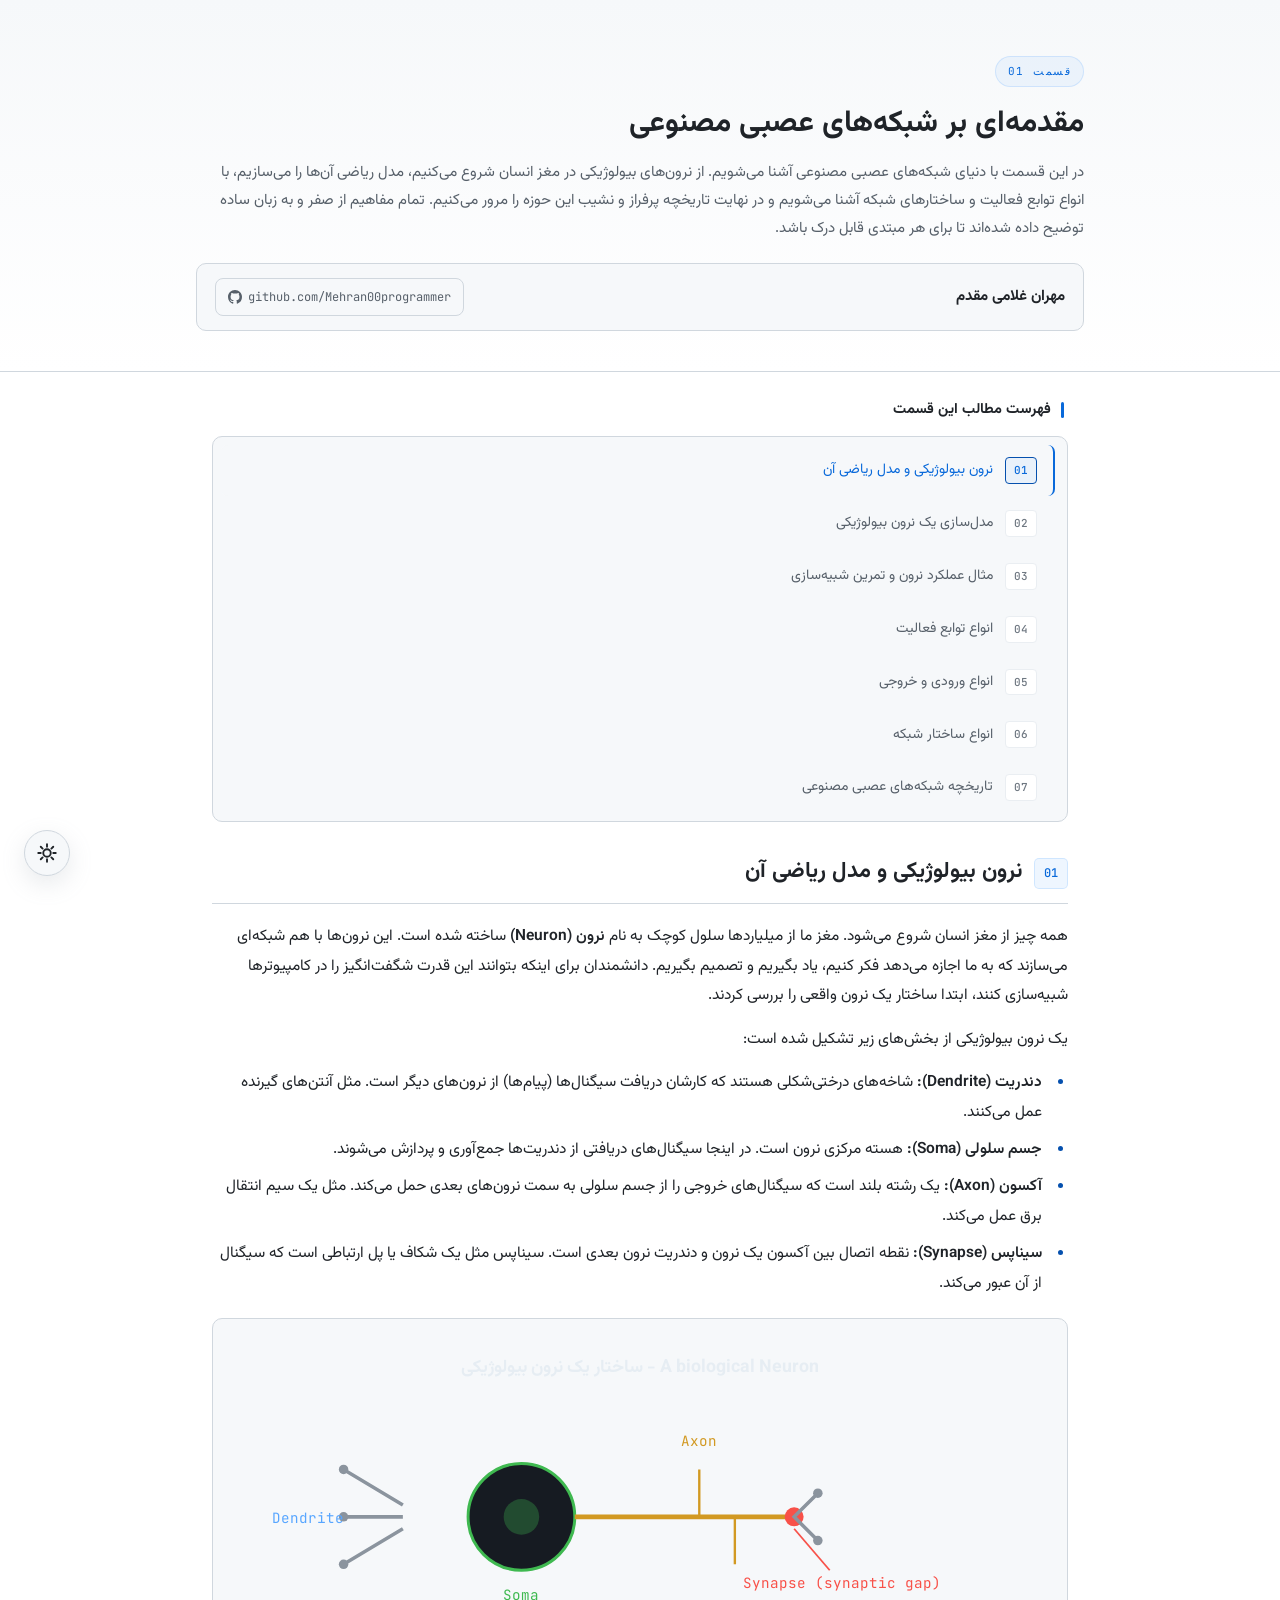
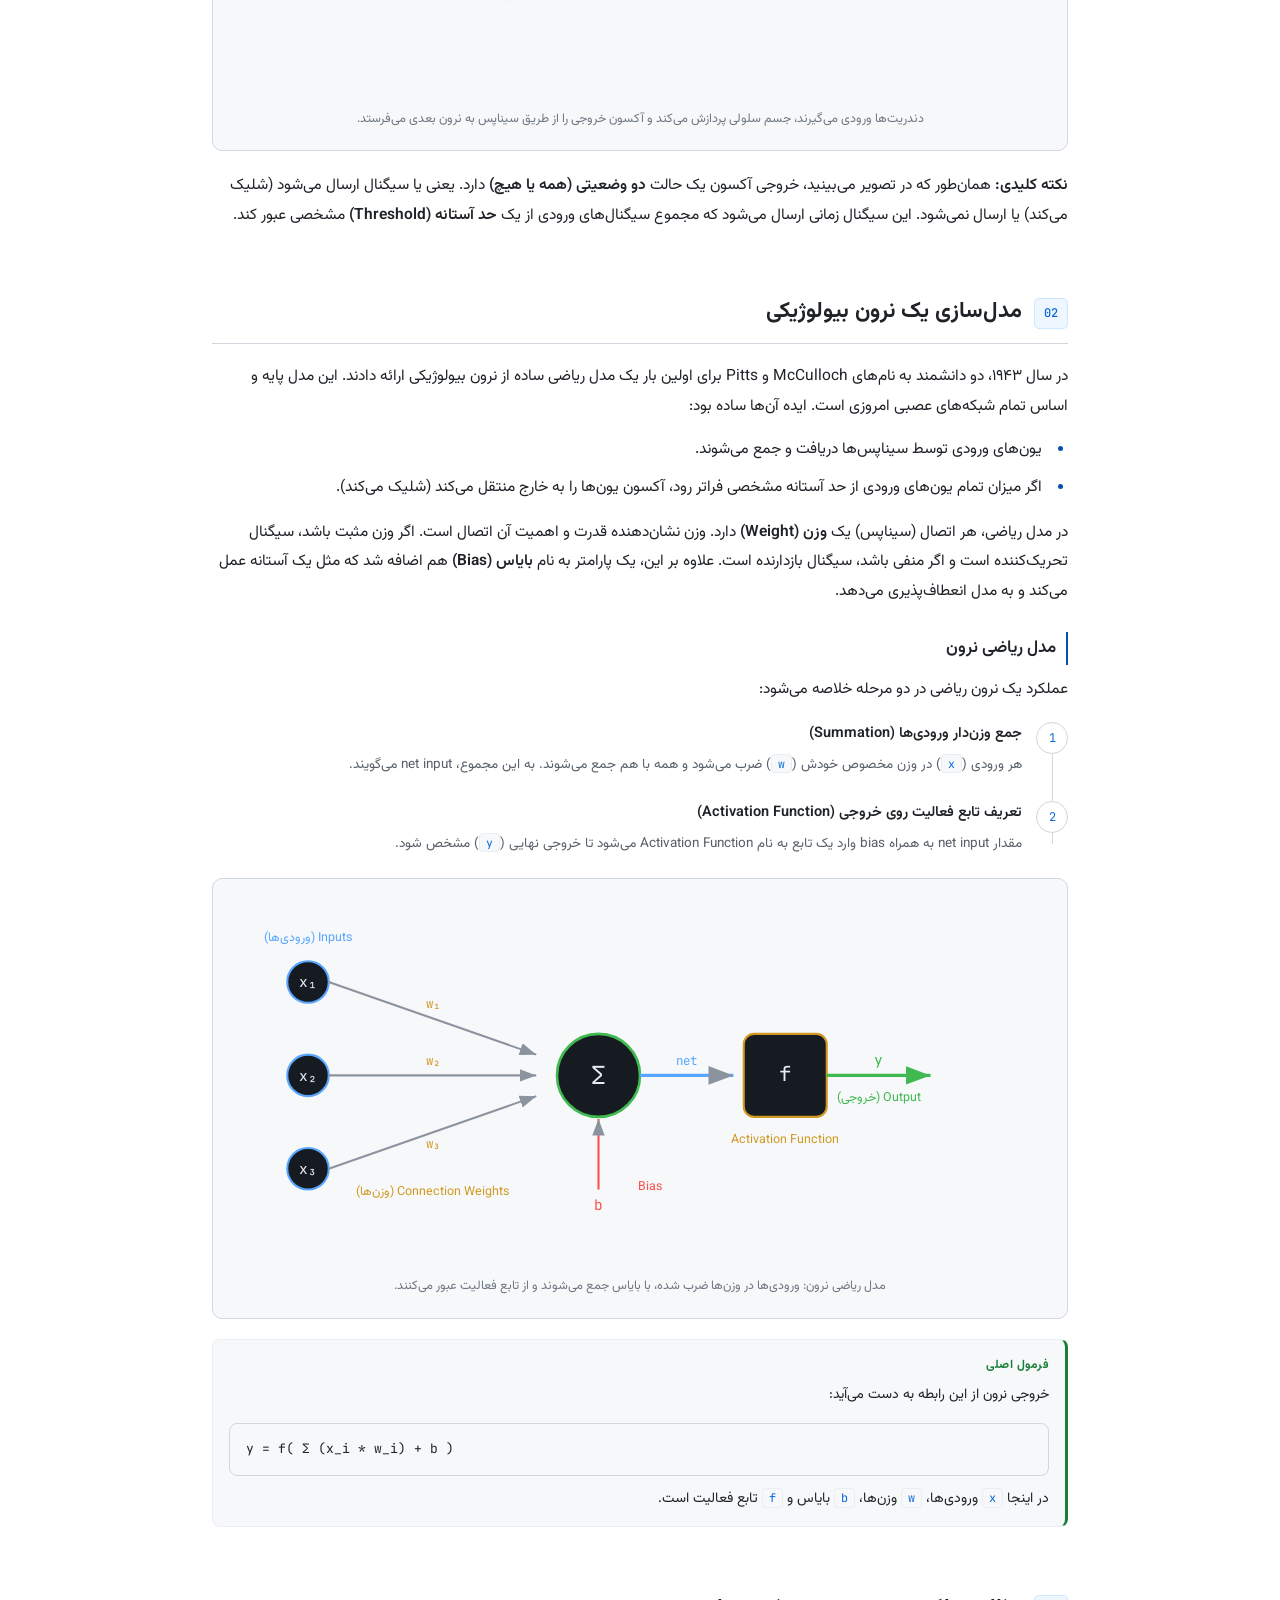
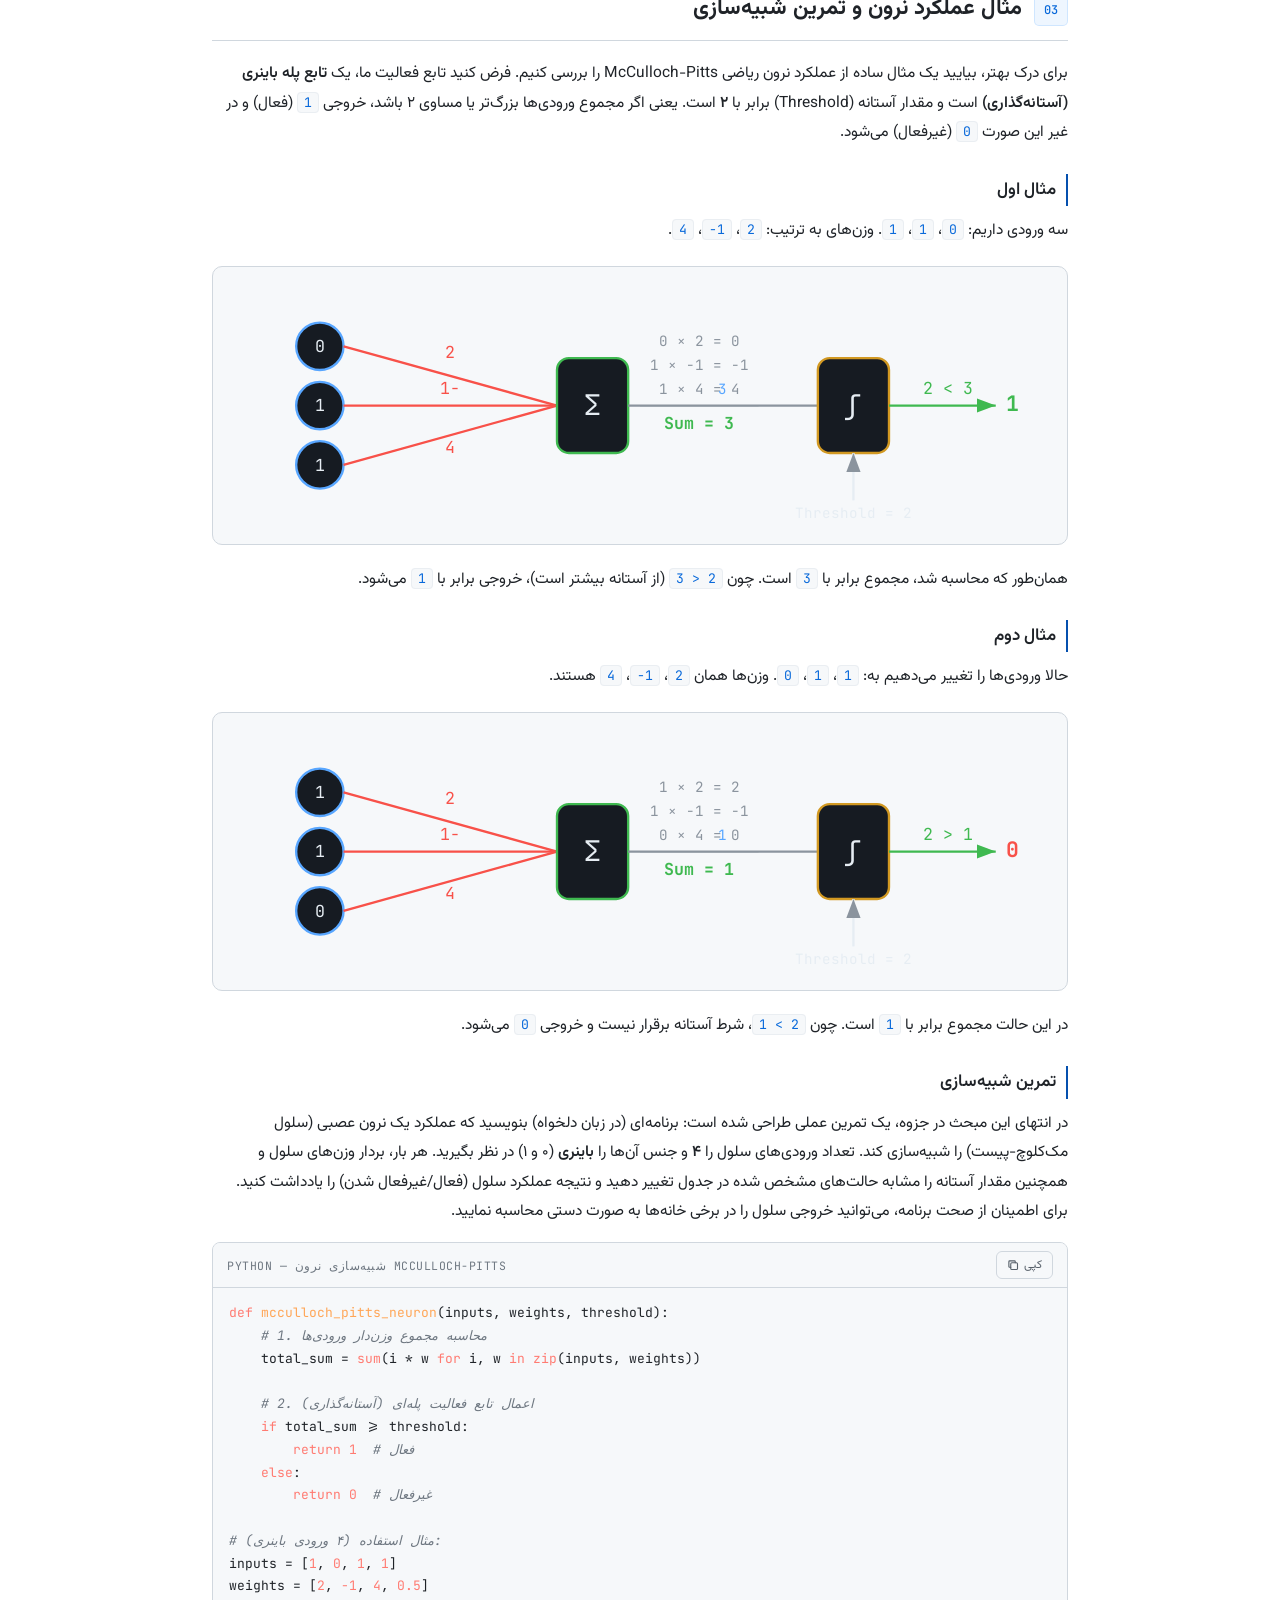
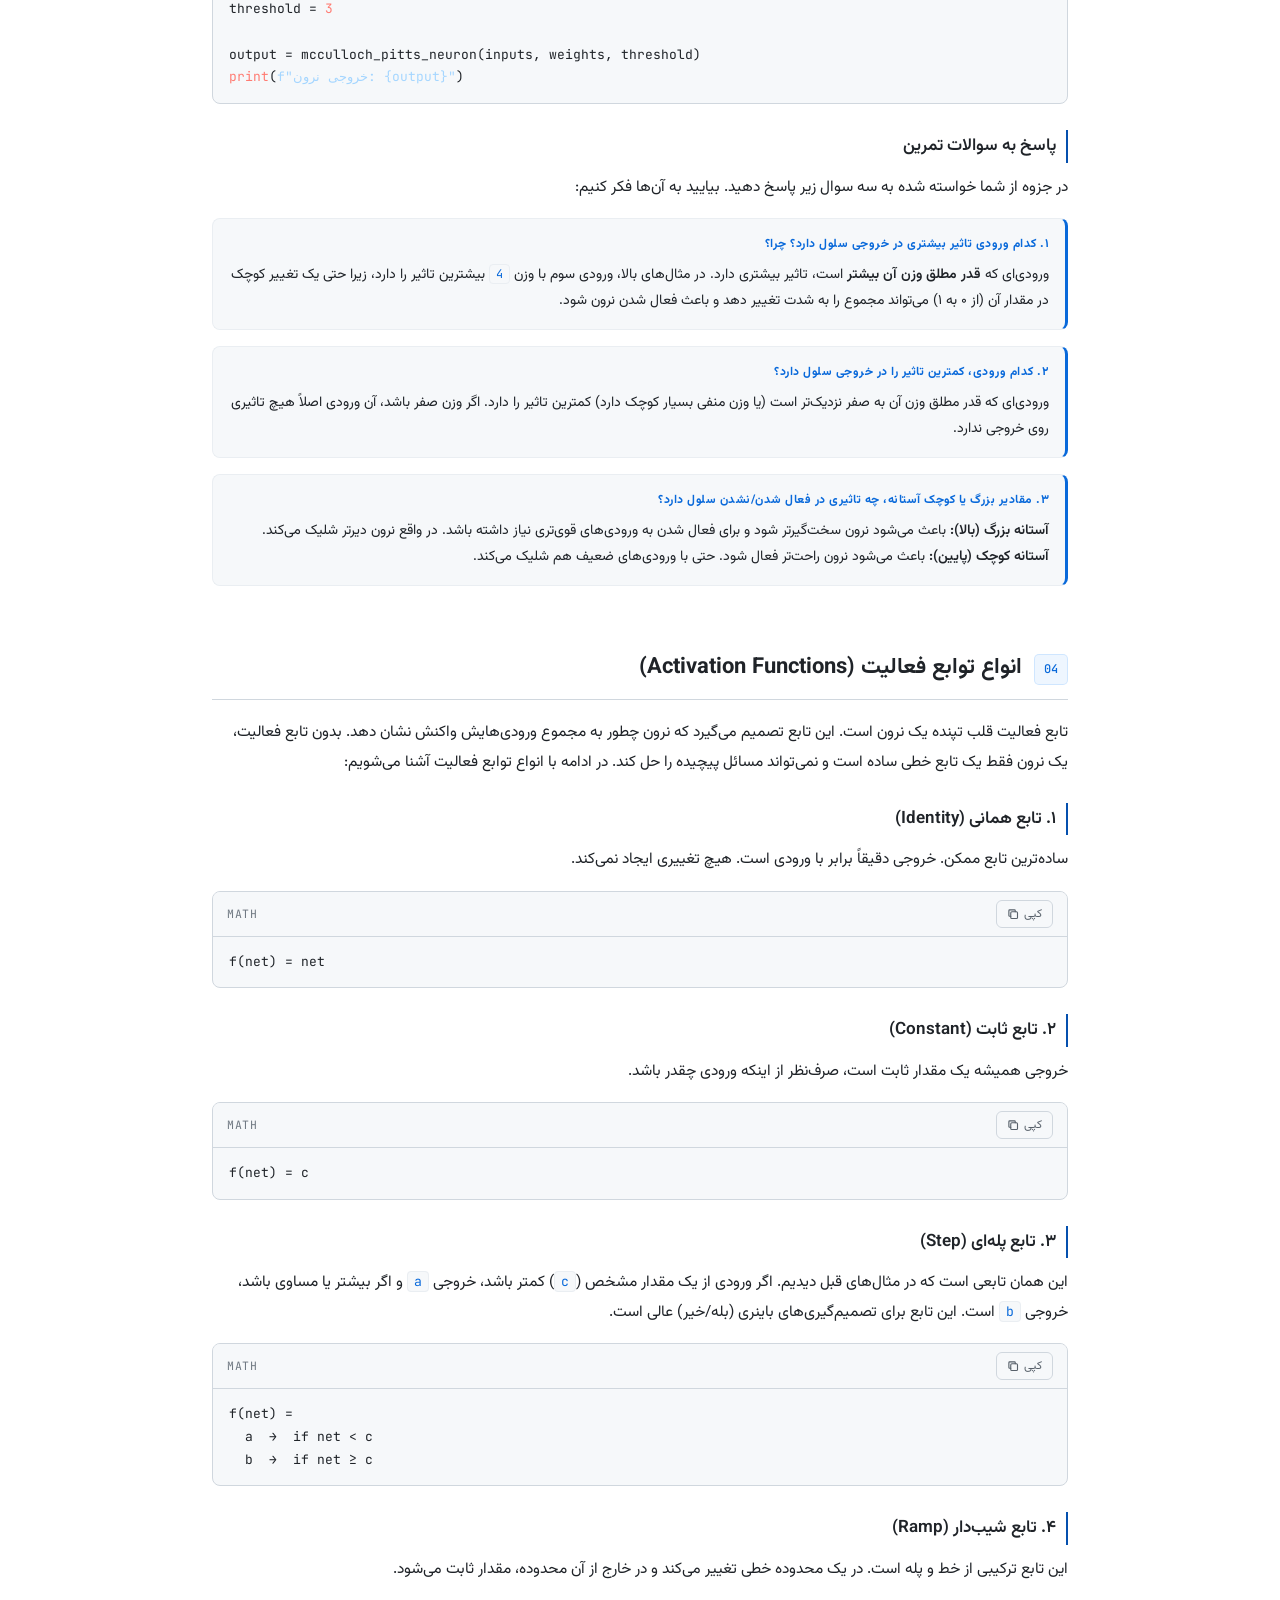
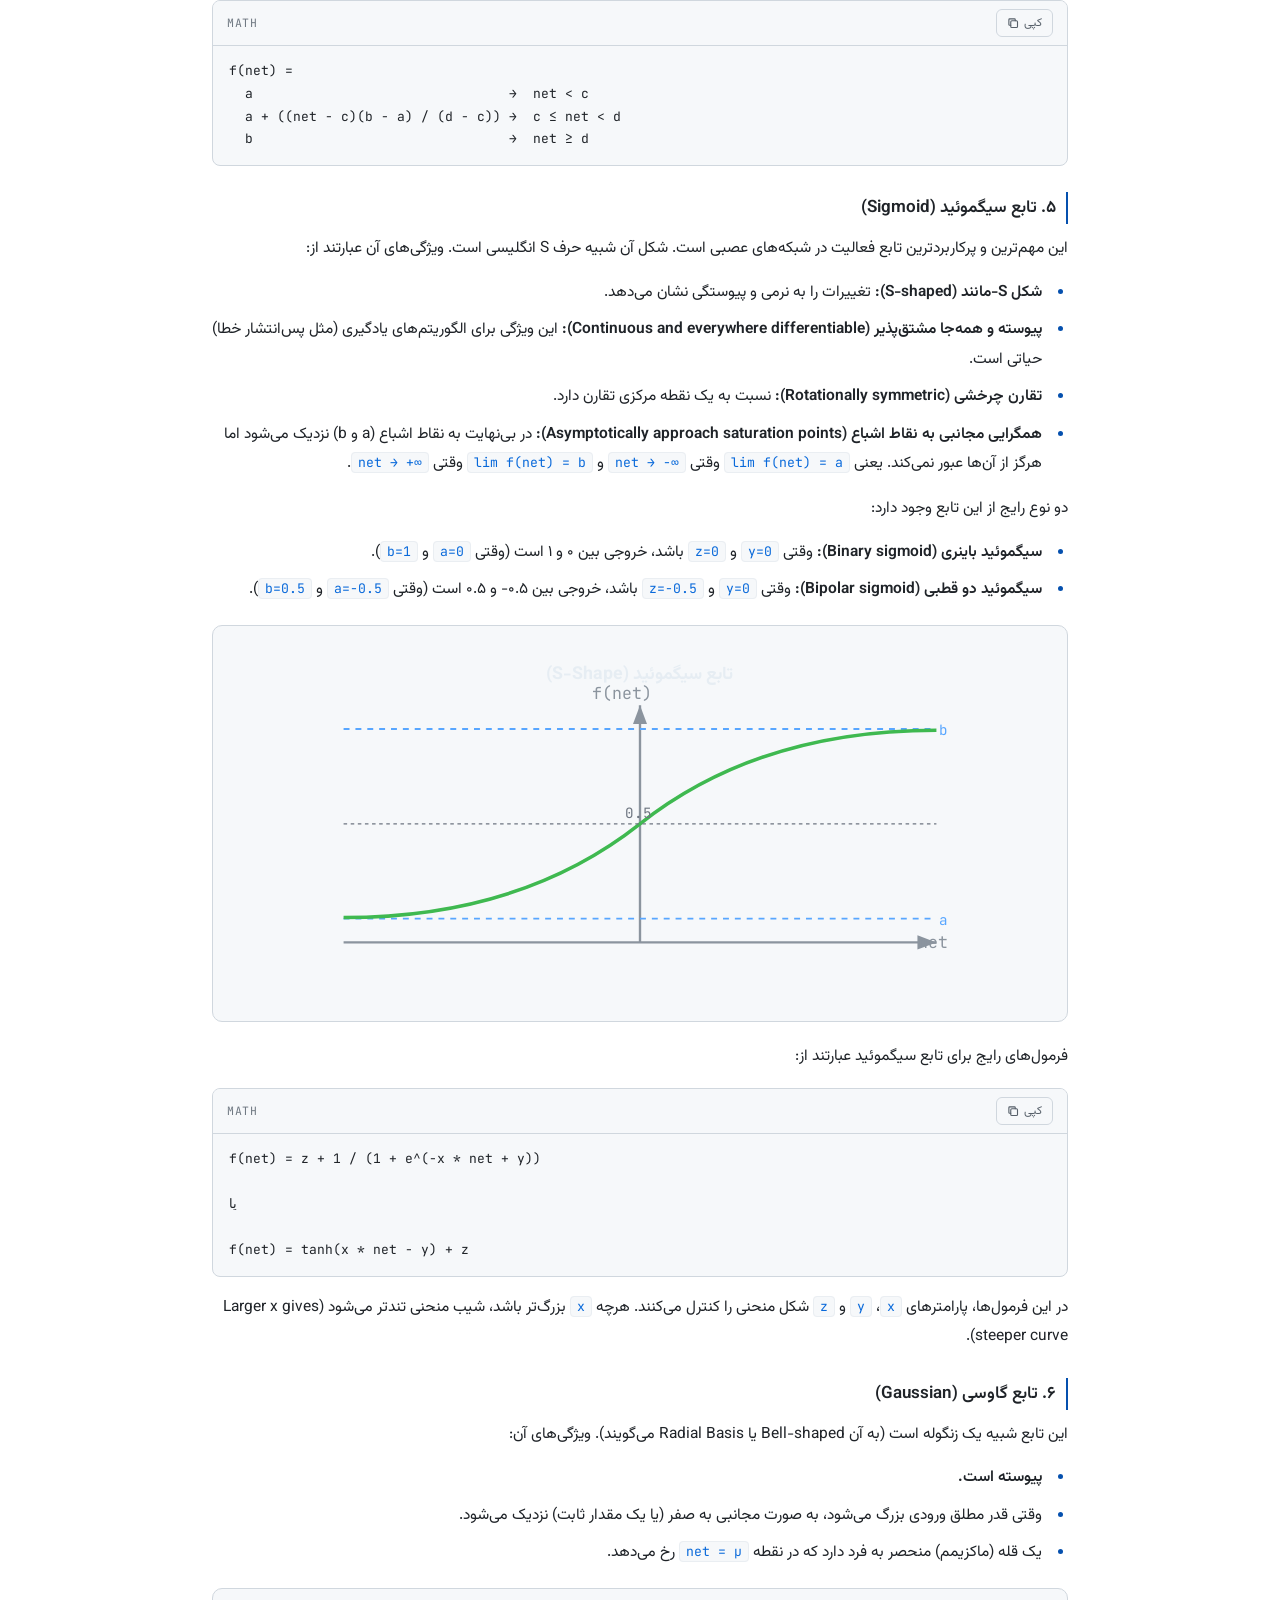
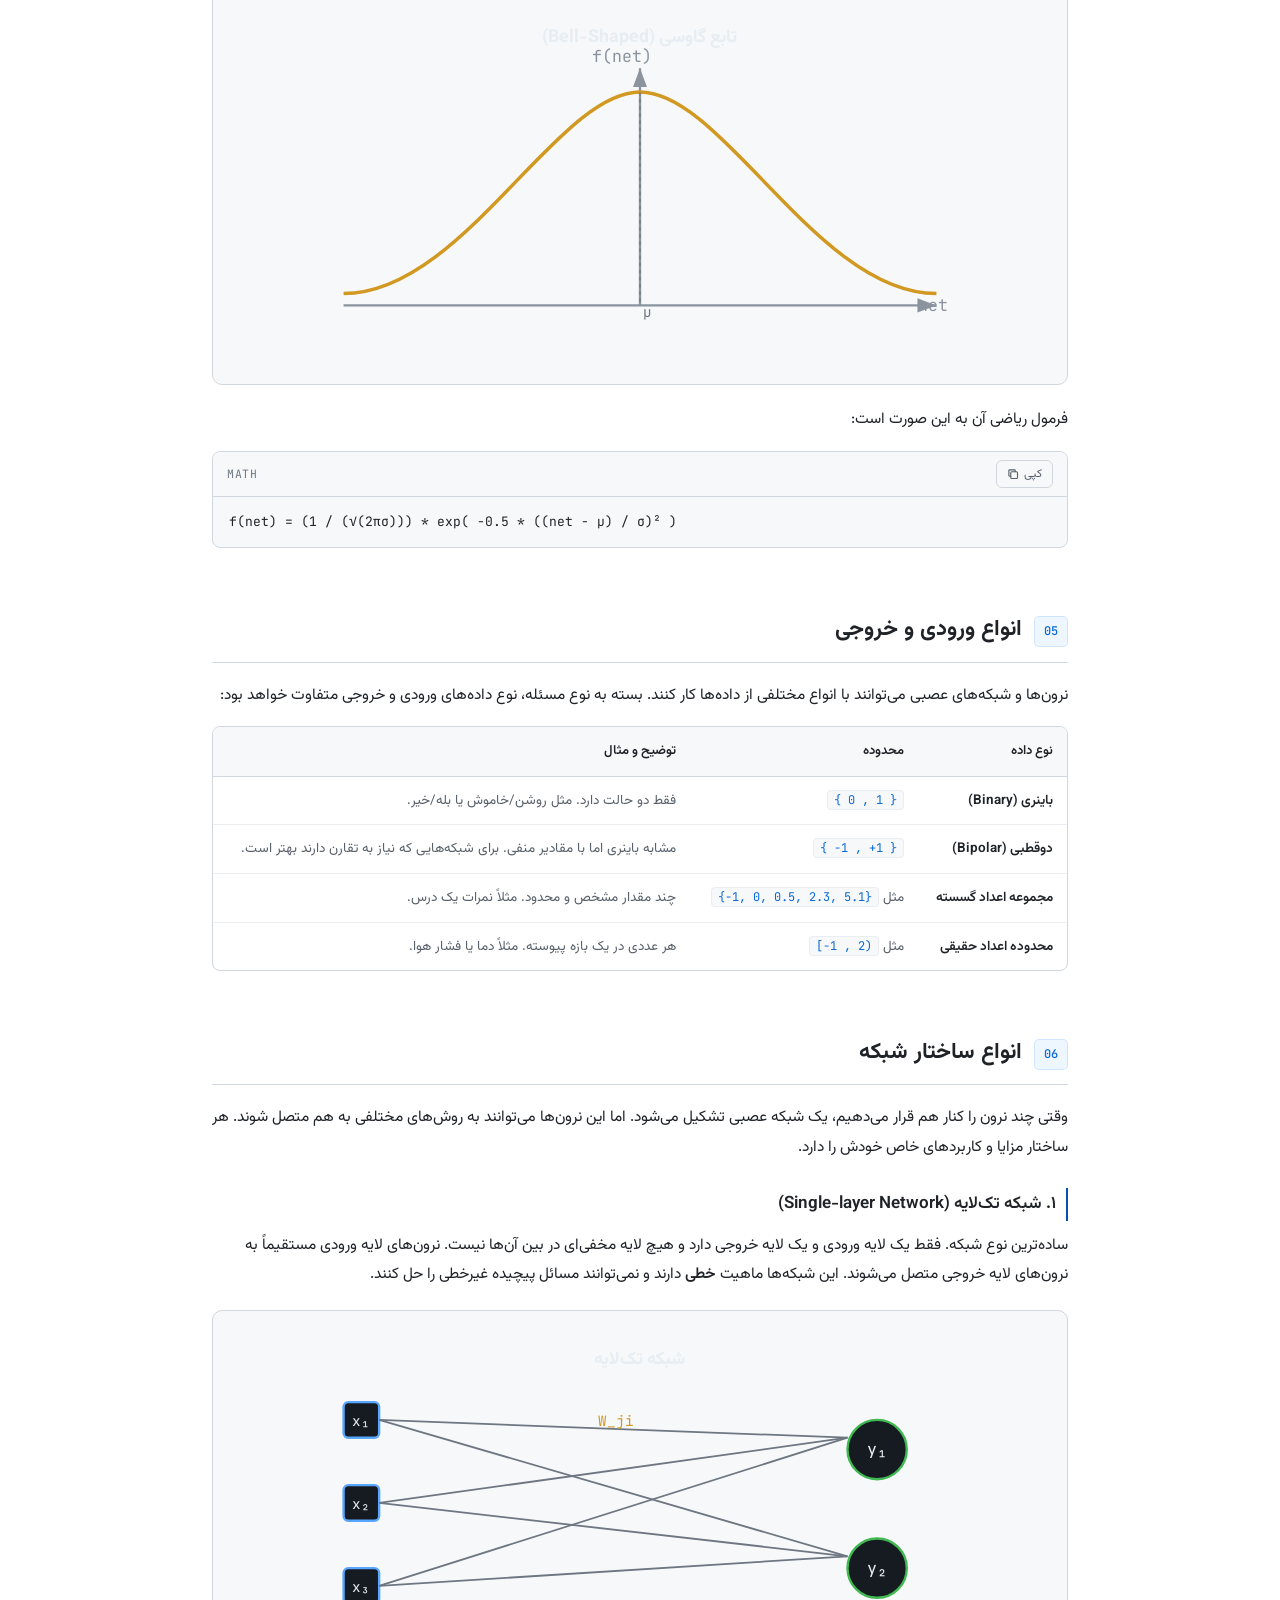
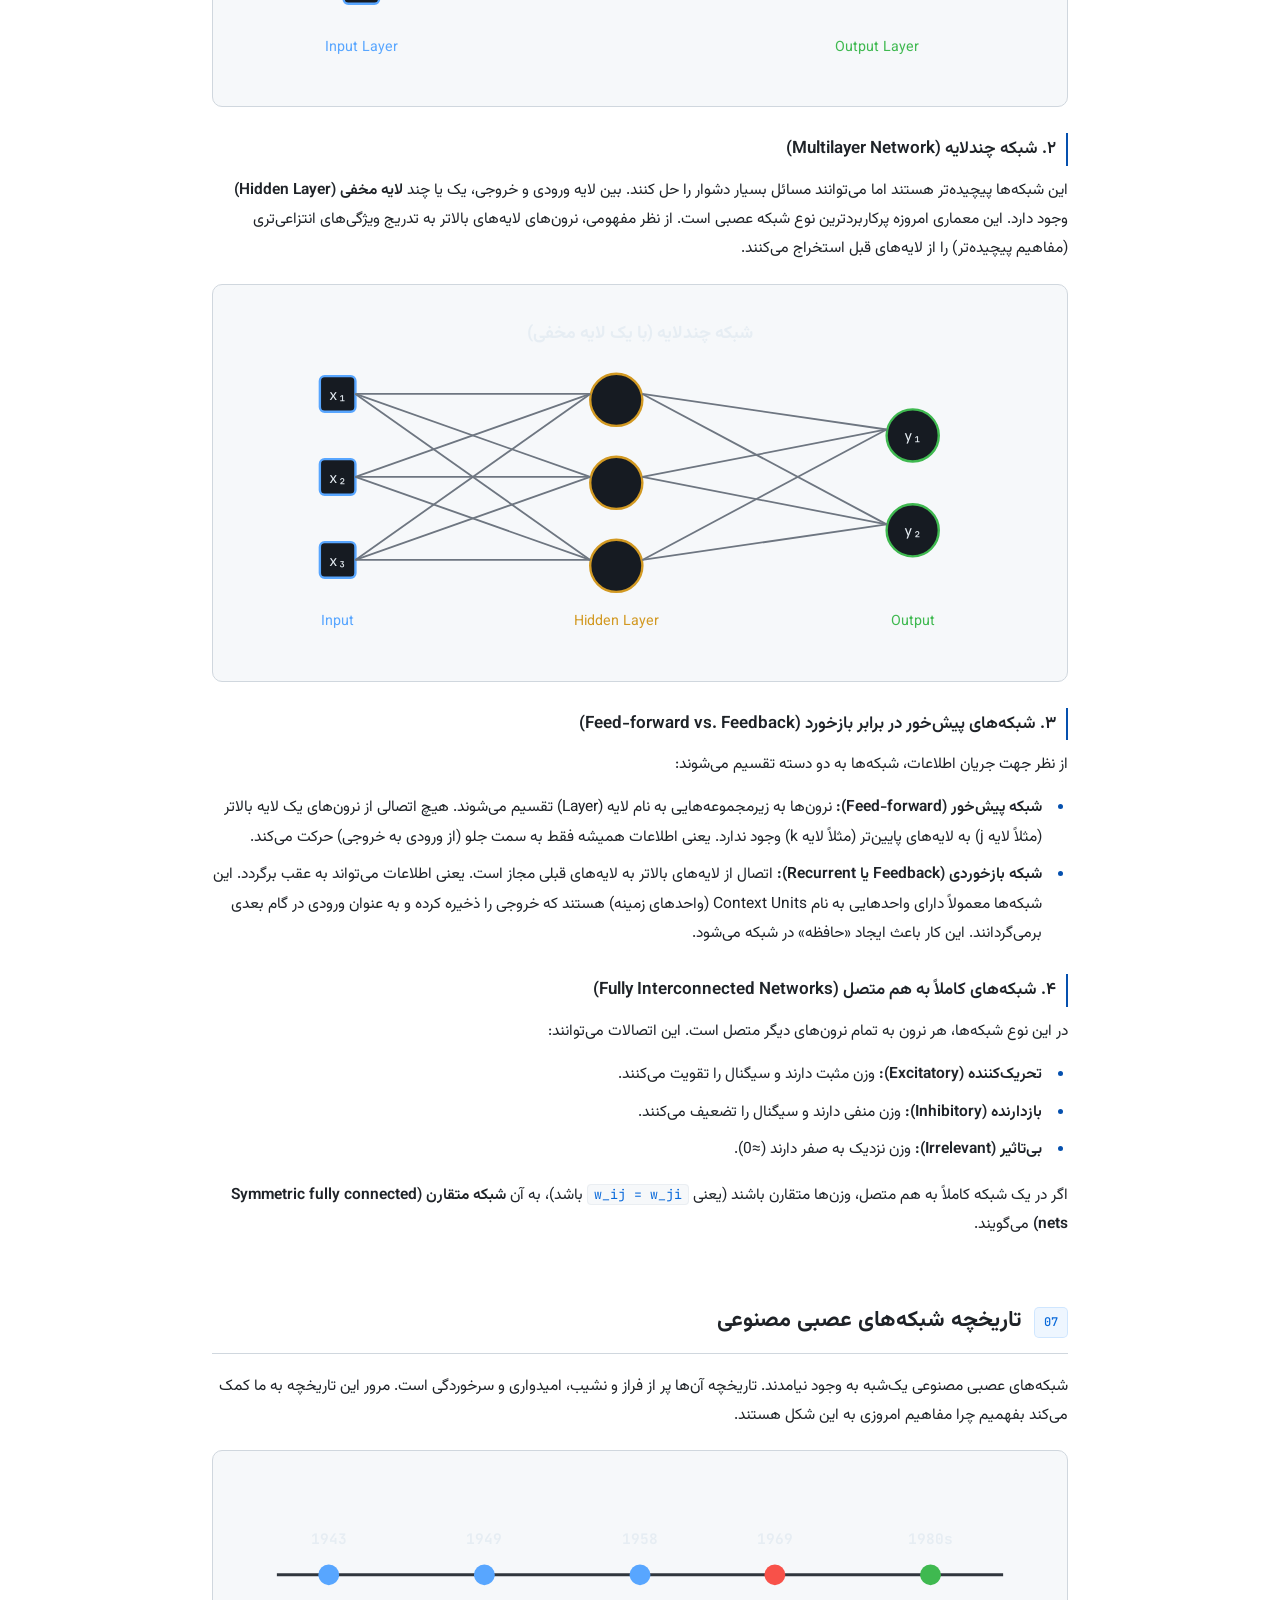
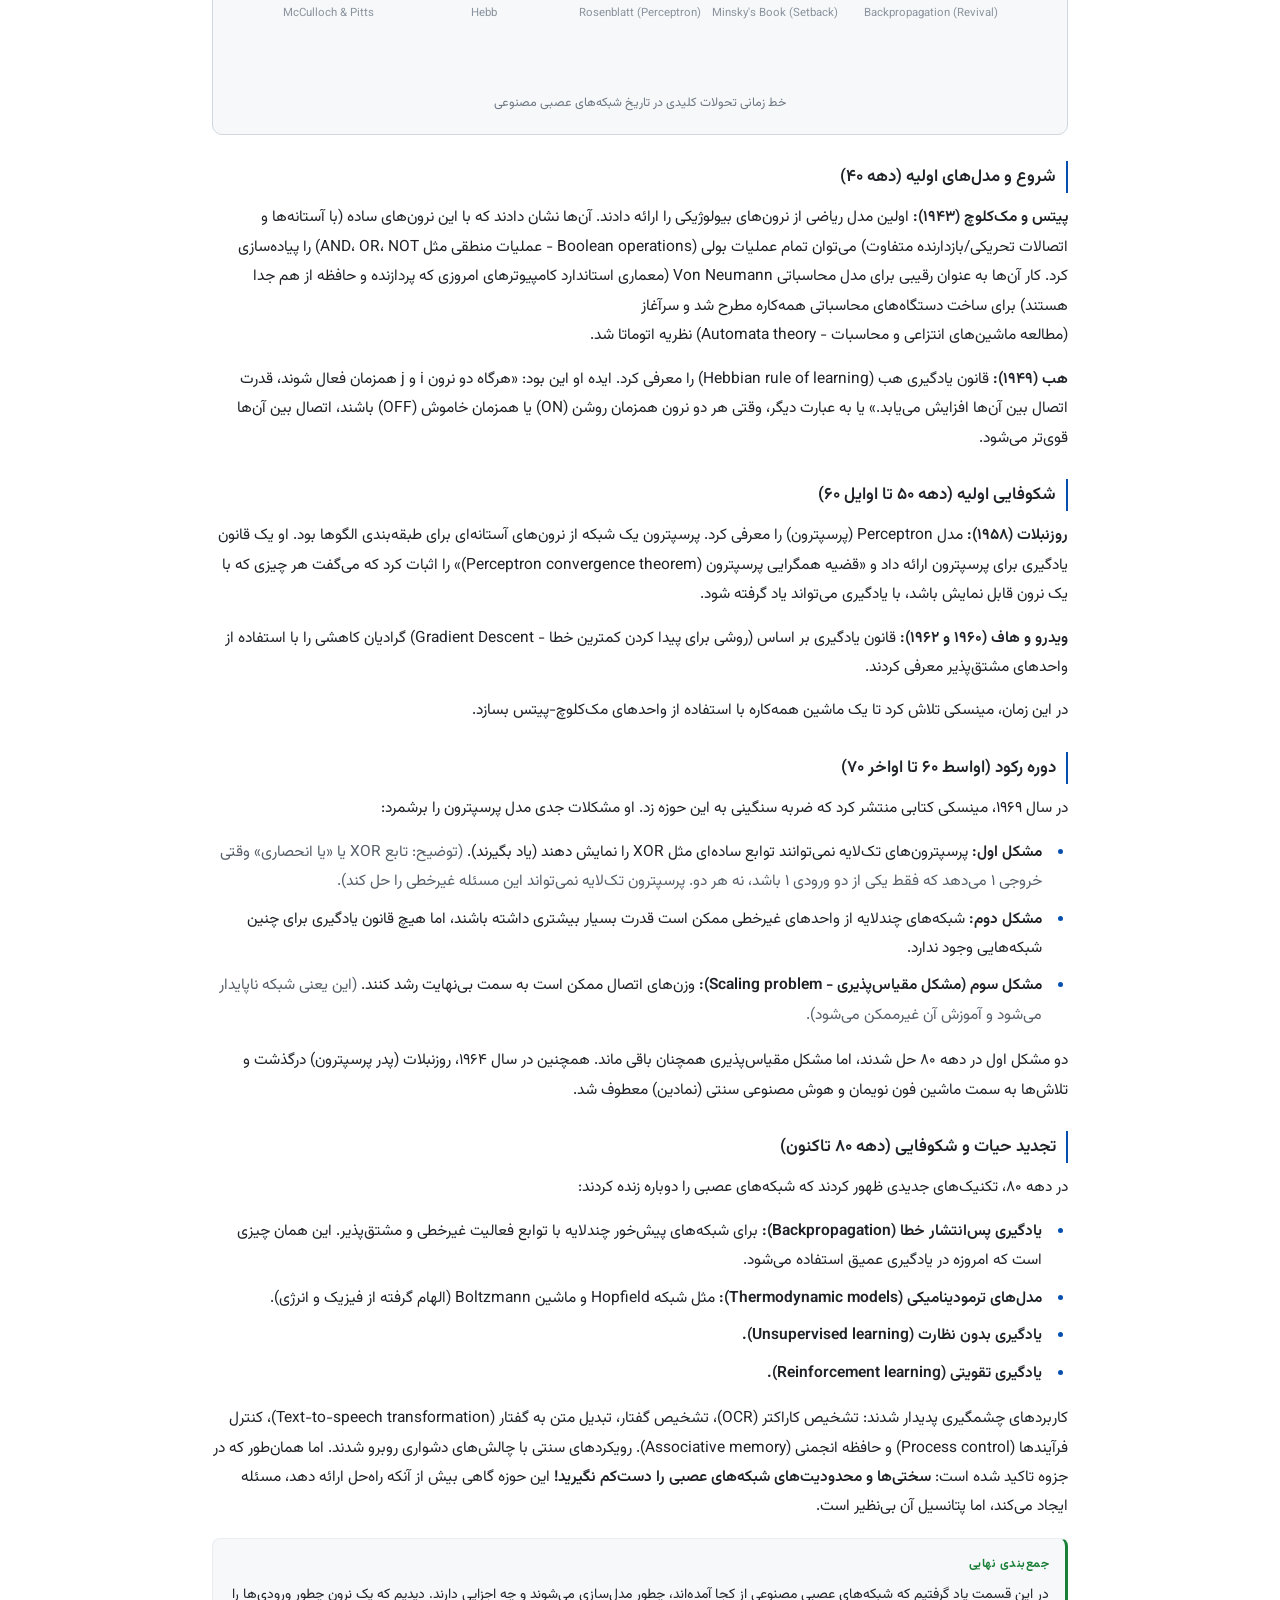
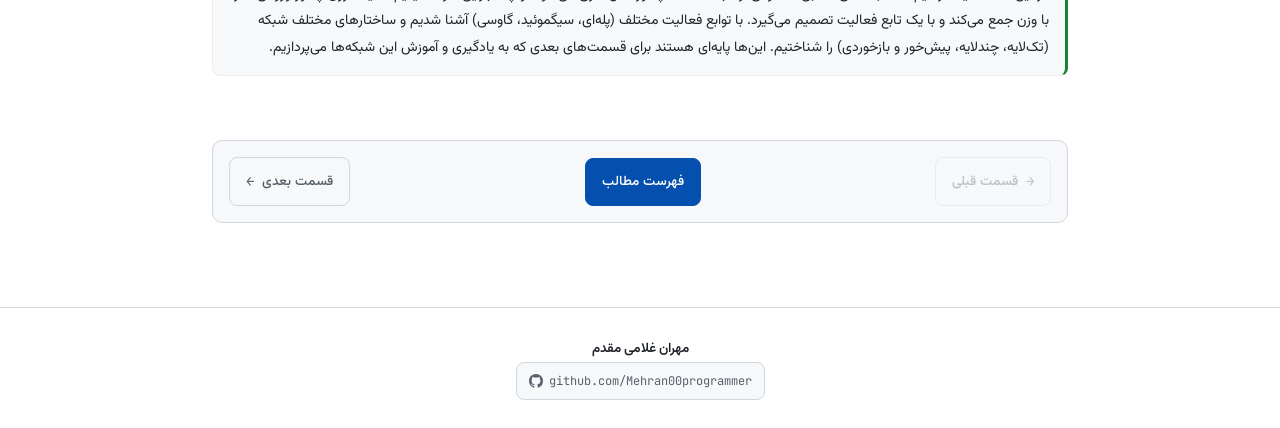
==== commit fd9c293b: "Update part-01.html" ====
--- a/part-01.html
+++ b/part-01.html
@@ -24,7 +24,7 @@
     <p class="doc-subtitle">
       در این قسمت با دنیای شبکه‌های عصبی مصنوعی آشنا می‌شویم. از نرون‌های بیولوژیکی در مغز انسان شروع می‌کنیم، 
       مدل ریاضی آن‌ها را می‌سازیم، با انواع توابع فعالیت و ساختارهای شبکه آشنا می‌شویم و در نهایت تاریخچه پرفراز و نشیب 
-      این حوزه را مرور می‌کنیم. این مطالب پایه و اساس تمام مباحث هوش محاسباتی است.
+      این حوزه را مرور می‌کنیم. تمام مفاهیم از صفر و به زبان ساده توضیح داده شده‌اند تا برای هر مبتدی قابل درک باشد.
     </p>
 
     <div class="author-card">
@@ -70,19 +70,19 @@
       </p>
 
       <p>
-        یک نرون بیولوژیکی از چند بخش اصلی تشکیل شده است:
+        یک نرون بیولوژیکی از بخش‌های زیر تشکیل شده است:
       </p>
 
       <ul>
-        <li><strong>دندریت (Dendrite):</strong> شاخه‌های درختی‌شکلی هستند که کارشان دریافت سیگنال‌ها (پیام‌ها) از نرون‌های دیگر است.</li>
-        <li><strong>جسم سلولی (Soma):</strong> هسته مرکزی نرون است. در اینجا سیگنال‌های دریافتی جمع‌آوری و پردازش می‌شوند.</li>
-        <li><strong>آکسون (Axon):</strong> یک رشته بلند است که سیگنال‌های خروجی را از جسم سلولی به سمت نرون‌های بعدی حمل می‌کند.</li>
-        <li><strong>سیناپس (Synapse):</strong> نقطه اتصال بین آکسون یک نرون و دندریت نرون بعدی است. سیناپس مثل یک پل ارتباطی عمل می‌کند.</li>
+        <li><strong>دندریت (Dendrite):</strong> شاخه‌های درختی‌شکلی هستند که کارشان دریافت سیگنال‌ها (پیام‌ها) از نرون‌های دیگر است. مثل آنتن‌های گیرنده عمل می‌کنند.</li>
+        <li><strong>جسم سلولی (Soma):</strong> هسته مرکزی نرون است. در اینجا سیگنال‌های دریافتی از دندریت‌ها جمع‌آوری و پردازش می‌شوند.</li>
+        <li><strong>آکسون (Axon):</strong> یک رشته بلند است که سیگنال‌های خروجی را از جسم سلولی به سمت نرون‌های بعدی حمل می‌کند. مثل یک سیم انتقال برق عمل می‌کند.</li>
+        <li><strong>سیناپس (Synapse):</strong> نقطه اتصال بین آکسون یک نرون و دندریت نرون بعدی است. سیناپس مثل یک شکاف یا پل ارتباطی است که سیگنال از آن عبور می‌کند.</li>
       </ul>
 
       <div class="diagram">
         <svg viewBox="0 0 700 300" xmlns="http://www.w3.org/2000/svg" role="img" aria-label="ساختار نرون بیولوژیکی">
-          <text x="350" y="28" text-anchor="middle" fill="#e6edf3" font-family="Vazirmatn, sans-serif" font-size="15" font-weight="700">ساختار یک نرون بیولوژیکی</text>
+          <text x="350" y="28" text-anchor="middle" fill="#e6edf3" font-family="Vazirmatn, sans-serif" font-size="15" font-weight="700">A biological Neuron - ساختار یک نرون بیولوژیکی</text>
 
           <!-- Dendrites (Left) -->
           <path d="M 100 150 L 150 150 M 100 110 L 150 140 M 100 190 L 150 160" stroke="#8b949e" stroke-width="3" fill="none" />
@@ -108,7 +108,7 @@
           <circle cx="500" cy="130" r="4" fill="#8b949e" />
           <circle cx="500" cy="170" r="4" fill="#8b949e" />
           
-          <text x="520" y="210" text-anchor="middle" fill="#f85149" font-family="JetBrains Mono, monospace" font-size="12" direction="ltr">Synapse</text>
+          <text x="520" y="210" text-anchor="middle" fill="#f85149" font-family="JetBrains Mono, monospace" font-size="12" direction="ltr">Synapse (synaptic gap)</text>
           <line x1="480" y1="160" x2="510" y2="195" stroke="#f85149" stroke-width="1.5" />
         </svg>
         <div class="diagram-caption">دندریت‌ها ورودی می‌گیرند، جسم سلولی پردازش می‌کند و آکسون خروجی را از طریق سیناپس به نرون بعدی می‌فرستد.</div>
@@ -134,8 +134,8 @@
       </p>
 
       <ul>
-        <li>یون‌های ورودی (سیگنال‌ها) توسط سیناپس‌ها دریافت و جمع می‌شوند.</li>
-        <li>اگر میزان تمام یون‌های ورودی از حد آستانه مشخصی فراتر رود، آکسون سیگنال را به خارج منتقل می‌کند.</li>
+        <li>یون‌های ورودی توسط سیناپس‌ها دریافت و جمع می‌شوند.</li>
+        <li>اگر میزان تمام یون‌های ورودی از حد آستانه مشخصی فراتر رود، آکسون یون‌ها را به خارج منتقل می‌کند (شلیک می‌کند).</li>
       </ul>
 
       <p>
@@ -150,11 +150,11 @@
       </p>
       <ol class="flow">
         <li>
-          <strong>جمع وزن‌دار ورودی‌ها</strong>
+          <strong>جمع وزن‌دار ورودی‌ها (Summation)</strong>
           <span>هر ورودی (<code>x</code>) در وزن مخصوص خودش (<code>w</code>) ضرب می‌شود و همه با هم جمع می‌شوند. به این مجموع، <bdi>net input</bdi> می‌گویند.</span>
         </li>
         <li>
-          <strong>تعریف تابع فعالیت روی خروجی</strong>
+          <strong>تعریف تابع فعالیت روی خروجی (Activation Function)</strong>
           <span>مقدار <bdi>net input</bdi> به همراه <bdi>bias</bdi> وارد یک تابع به نام <bdi>Activation Function</bdi> می‌شود تا خروجی نهایی (<code>y</code>) مشخص شود.</span>
         </li>
       </ol>
@@ -243,7 +243,7 @@
       <p>
         برای درک بهتر، بیایید یک مثال ساده از عملکرد نرون ریاضی <bdi>McCulloch-Pitts</bdi> را بررسی کنیم. 
         فرض کنید تابع فعالیت ما، یک <strong>تابع پله باینری (آستانه‌گذاری)</strong> است و مقدار آستانه (Threshold) برابر با <strong>۲</strong> است. 
-        یعنی اگر مجموع ورودی‌ها بزرگ‌تر از ۲ باشد، خروجی <code>1</code> (فعال) و در غیر این صورت <code>0</code> (غیرفعال) می‌شود.
+        یعنی اگر مجموع ورودی‌ها بزرگ‌تر یا مساوی ۲ باشد، خروجی <code>1</code> (فعال) و در غیر این صورت <code>0</code> (غیرفعال) می‌شود.
       </p>
 
       <h3>مثال اول</h3>
@@ -371,10 +371,10 @@
 
       <h3>تمرین شبیه‌سازی</h3>
       <p>
-        همان‌طور که در جزوه اصلی آمده است، یک تمرین عملی برای شما در نظر گرفته شده است:
-        برنامه‌ای (در زبان دلخواه، مثلاً <bdi>Python</bdi>) بنویسید که عملکرد یک نرون عصبی (سلول مک‌کلوچ-پیست) را شبیه‌سازی کند. 
+        در انتهای این مبحث در جزوه، یک تمرین عملی طراحی شده است:
+        برنامه‌ای (در زبان دلخواه) بنویسید که عملکرد یک نرون عصبی (سلول مک‌کلوچ-پیست) را شبیه‌سازی کند. 
         تعداد ورودی‌های سلول را <strong>۴</strong> و جنس آن‌ها را <strong>باینری</strong> (۰ و ۱) در نظر بگیرید. 
-        هر بار، بردار وزن‌های سلول و مقدار آستانه را تغییر دهید و نتیجه عملکرد سلول (فعال/غیرفعال شدن) را یادداشت کنید.
+        هر بار، بردار وزن‌های سلول و همچنین مقدار آستانه را مشابه حالت‌های مشخص شده در جدول تغییر دهید و نتیجه عملکرد سلول (فعال/غیرفعال شدن) را یادداشت کنید. برای اطمینان از صحت برنامه، می‌توانید خروجی سلول را در برخی خانه‌ها به صورت دستی محاسبه نمایید.
       </p>
 
       <div class="code-block">
@@ -391,7 +391,7 @@
     <span class="kw">else</span>:
         <span class="kw">return</span> <span class="kw">0</span>  <span class="cmt"># غیرفعال</span>
 
-<span class="cmt"># مثال استفاده:</span>
+<span class="cmt"># مثال استفاده (۴ ورودی باینری):</span>
 inputs = [<span class="kw">1</span>, <span class="kw">0</span>, <span class="kw">1</span>, <span class="kw">1</span>]
 weights = [<span class="kw">2</span>, <span class="kw">-1</span>, <span class="kw">4</span>, <span class="kw">0.5</span>]
 threshold = <span class="kw">3</span>
@@ -402,7 +402,7 @@
 
       <h3>پاسخ به سوالات تمرین</h3>
       <p>
-        در جزوه از شما خواسته شده به سوالات زیر پاسخ دهید. بیایید به آن‌ها فکر کنیم:
+        در جزوه از شما خواسته شده به سه سوال زیر پاسخ دهید. بیایید به آن‌ها فکر کنیم:
       </p>
       
       <div class="callout note">
@@ -436,11 +436,11 @@
     <section class="section fade-in" id="s4">
       <div class="section-head">
         <span class="section-num">04</span>
-        <h2 class="section-title">انواع توابع فعالیت</h2>
-      </div>
-
-      <p>
-        تابع فعالیت (Activation Function) قلب تپنده یک نرون است. این تابع تصمیم می‌گیرد که نرون چطور به مجموع ورودی‌هایش واکنش نشان دهد. 
+        <h2 class="section-title">انواع توابع فعالیت (Activation Functions)</h2>
+      </div>
+
+      <p>
+        تابع فعالیت قلب تپنده یک نرون است. این تابع تصمیم می‌گیرد که نرون چطور به مجموع ورودی‌هایش واکنش نشان دهد. 
         بدون تابع فعالیت، یک نرون فقط یک تابع خطی ساده است و نمی‌تواند مسائل پیچیده را حل کند. 
         در ادامه با انواع توابع فعالیت آشنا می‌شویم:
       </p>
@@ -501,18 +501,18 @@
         ویژگی‌های آن عبارتند از:
       </p>
       <ul>
-        <li><strong>شکل S-مانند:</strong> تغییرات را به نرمی و پیوستگی نشان می‌دهد.</li>
-        <li><strong>پیوسته و همه‌جا مشتق‌پذیر:</strong> این ویژگی برای الگوریتم‌های یادگیری (مثل پس‌انتشار خطا) حیاتی است.</li>
-        <li><strong>متقارن:</strong> نسبت به یک نقطه تقارن چرخشی دارد.</li>
-        <li><strong>همگرایی مجانبی:</strong> در بی‌نهایت به نقاط اشباع (a و b) نزدیک می‌شود اما هرگز از آن‌ها عبور نمی‌کند.</li>
+        <li><strong>شکل S-مانند (S-shaped):</strong> تغییرات را به نرمی و پیوستگی نشان می‌دهد.</li>
+        <li><strong>پیوسته و همه‌جا مشتق‌پذیر (Continuous and everywhere differentiable):</strong> این ویژگی برای الگوریتم‌های یادگیری (مثل پس‌انتشار خطا) حیاتی است.</li>
+        <li><strong>تقارن چرخشی (Rotationally symmetric):</strong> نسبت به یک نقطه مرکزی تقارن دارد.</li>
+        <li><strong>همگرایی مجانبی به نقاط اشباع (Asymptotically approach saturation points):</strong> در بی‌نهایت به نقاط اشباع (a و b) نزدیک می‌شود اما هرگز از آن‌ها عبور نمی‌کند. یعنی <code>lim f(net) = a</code> وقتی <code>net → -∞</code> و <code>lim f(net) = b</code> وقتی <code>net → +∞</code>.</li>
       </ul>
 
       <p>
         دو نوع رایج از این تابع وجود دارد:
       </p>
       <ul>
-        <li><strong>سیگموئید باینری:</strong> خروجی بین ۰ و ۱ است (وقتی <code>a=0</code> و <code>b=1</code>).</li>
-        <li><strong>سیگموئید دو قطبی:</strong> خروجی بین ۰.۵- و ۰.۵ است (وقتی <code>a=-0.5</code> و <code>b=0.5</code>).</li>
+        <li><strong>سیگموئید باینری (Binary sigmoid):</strong> وقتی <code>y=0</code> و <code>z=0</code> باشد، خروجی بین ۰ و ۱ است (وقتی <code>a=0</code> و <code>b=1</code>).</li>
+        <li><strong>سیگموئید دو قطبی (Bipolar sigmoid):</strong> وقتی <code>y=0</code> و <code>z=-0.5</code> باشد، خروجی بین ۰.۵- و ۰.۵ است (وقتی <code>a=-0.5</code> و <code>b=0.5</code>).</li>
       </ul>
 
       <div class="diagram">
@@ -557,7 +557,7 @@
       </div>
       <p>
         در این فرمول‌ها، پارامترهای <code>x</code>، <code>y</code> و <code>z</code> شکل منحنی را کنترل می‌کنند. 
-        هرچه <code>x</code> بزرگ‌تر باشد، شیب منحنی تندتر می‌شود.
+        هرچه <code>x</code> بزرگ‌تر باشد، شیب منحنی تندتر می‌شود (Larger x gives steeper curve).
       </p>
 
       <h3>۶. تابع گاوسی (Gaussian)</h3>
@@ -567,7 +567,7 @@
       </p>
       <ul>
         <li><strong>پیوسته است.</strong></li>
-        <li>وقتی قدر مطلق ورودی بزرگ می‌شود، به سمت صفر (یا یک مقدار ثابت) میل می‌کند.</li>
+        <li>وقتی قدر مطلق ورودی بزرگ می‌شود، به صورت مجانبی به صفر (یا یک مقدار ثابت) نزدیک می‌شود.</li>
         <li>یک قله (ماکزیمم) منحصر به فرد دارد که در نقطه <code>net = μ</code> رخ می‌دهد.</li>
       </ul>
 
@@ -708,7 +708,7 @@
       <h3>۲. شبکه چندلایه (Multilayer Network)</h3>
       <p>
         این شبکه‌ها پیچیده‌تر هستند اما می‌توانند مسائل بسیار دشوار را حل کنند. بین لایه ورودی و خروجی، یک یا چند <strong>لایه مخفی (Hidden Layer)</strong> وجود دارد. 
-        این معماری امروزه پرکاربردترین نوع شبکه عصبی است. نرون‌های لایه‌های بالاتر، مفاهیم و ویژگی‌های انتزاعی‌تری را از لایه‌های قبل استخراج می‌کنند.
+        این معماری امروزه پرکاربردترین نوع شبکه عصبی است. از نظر مفهومی، نرون‌های لایه‌های بالاتر به تدریج ویژگی‌های انتزاعی‌تری (مفاهیم پیچیده‌تر) را از لایه‌های قبل استخراج می‌کنند.
       </p>
 
       <div class="diagram">
@@ -741,11 +741,9 @@
           <line x1="110" y1="75" x2="308" y2="75" stroke="#6e7681" stroke-width="1.5" />
           <line x1="110" y1="75" x2="308" y2="145" stroke="#6e7681" stroke-width="1.5" />
           <line x1="110" y1="75" x2="308" y2="215" stroke="#6e7681" stroke-width="1.5" />
-          
           <line x1="110" y1="145" x2="308" y2="75" stroke="#6e7681" stroke-width="1.5" />
           <line x1="110" y1="145" x2="308" y2="145" stroke="#6e7681" stroke-width="1.5" />
           <line x1="110" y1="145" x2="308" y2="215" stroke="#6e7681" stroke-width="1.5" />
-
           <line x1="110" y1="215" x2="308" y2="75" stroke="#6e7681" stroke-width="1.5" />
           <line x1="110" y1="215" x2="308" y2="145" stroke="#6e7681" stroke-width="1.5" />
           <line x1="110" y1="215" x2="308" y2="215" stroke="#6e7681" stroke-width="1.5" />
@@ -753,10 +751,8 @@
           <!-- Connections Hidden -> Output -->
           <line x1="352" y1="75" x2="558" y2="105" stroke="#6e7681" stroke-width="1.5" />
           <line x1="352" y1="75" x2="558" y2="185" stroke="#6e7681" stroke-width="1.5" />
-          
           <line x1="352" y1="145" x2="558" y2="105" stroke="#6e7681" stroke-width="1.5" />
           <line x1="352" y1="145" x2="558" y2="185" stroke="#6e7681" stroke-width="1.5" />
-
           <line x1="352" y1="215" x2="558" y2="105" stroke="#6e7681" stroke-width="1.5" />
           <line x1="352" y1="215" x2="558" y2="185" stroke="#6e7681" stroke-width="1.5" />
         </svg>
@@ -768,12 +764,12 @@
       </p>
       <ul>
         <li>
-          <strong>شبکه پیش‌خور (Feed-forward):</strong> نرون‌ها به زیرمجموعه‌هایی به نام لایه تقسیم می‌شوند. هیچ اتصالی از یک لایه بالاتر (مثل j) به لایه پایین‌تر (مثل k) وجود ندارد. 
+          <strong>شبکه پیش‌خور (Feed-forward):</strong> نرون‌ها به زیرمجموعه‌هایی به نام لایه (Layer) تقسیم می‌شوند. هیچ اتصالی از نرون‌های یک لایه بالاتر (مثلاً لایه j) به لایه‌های پایین‌تر (مثلاً لایه k) وجود ندارد. 
           یعنی اطلاعات همیشه فقط به سمت جلو (از ورودی به خروجی) حرکت می‌کند.
         </li>
         <li>
           <strong>شبکه بازخوردی (Feedback یا Recurrent):</strong> اتصال از لایه‌های بالاتر به لایه‌های قبلی مجاز است. 
-          یعنی اطلاعات می‌تواند به عقب برگردد و شبکه حافظه داشته باشد.
+          یعنی اطلاعات می‌تواند به عقب برگردد. این شبکه‌ها معمولاً دارای واحدهایی به نام <bdi>Context Units</bdi> (واحدهای زمینه) هستند که خروجی را ذخیره کرده و به عنوان ورودی در گام بعدی برمی‌گردانند. این کار باعث ایجاد «حافظه» در شبکه می‌شود.
         </li>
       </ul>
 
@@ -784,10 +780,10 @@
       <ul>
         <li><strong>تحریک‌کننده (Excitatory):</strong> وزن مثبت دارند و سیگنال را تقویت می‌کنند.</li>
         <li><strong>بازدارنده (Inhibitory):</strong> وزن منفی دارند و سیگنال را تضعیف می‌کنند.</li>
-        <li><strong>بی‌تاثیر (Irrelevant):</strong> وزن نزدیک به صفر دارند.</li>
+        <li><strong>بی‌تاثیر (Irrelevant):</strong> وزن نزدیک به صفر دارند (≈0).</li>
       </ul>
       <p>
-        اگر در یک شبکه کاملاً به هم متصل، وزن‌ها متقارن باشند (یعنی <code>w_ij = w_ji</code>)، به آن <strong>شبکه متقارن</strong> می‌گویند.
+        اگر در یک شبکه کاملاً به هم متصل، وزن‌ها متقارن باشند (یعنی <code>w_ij = w_ji</code> باشد)، به آن <strong>شبکه متقارن (Symmetric fully connected nets)</strong> می‌گویند.
       </p>
     </section>
 
@@ -832,24 +828,24 @@
 
       <h3>شروع و مدل‌های اولیه (دهه ۴۰)</h3>
       <p>
-        <strong>مک‌کلوچ و پیتس (۱۹۴۳):</strong> اولین مدل ریاضی از نرون بیولوژیکی را ارائه دادند. 
-        آن‌ها نشان دادند که با این نرون‌های ساده می‌توان تمام عملیات بولی (منطقی) را پیاده‌سازی کرد. 
-        کار آن‌ها رقیبی برای مدل محاسباتی فون نویمان بود و سرآغاز نظریه اتوماتا شد.
-      </p>
-      <p>
-        <strong>هب (۱۹۴۹):</strong> قانون یادگیری هب را معرفی کرد. ایده او این بود: 
+        <strong>پیتس و مک‌کلوچ (۱۹۴۳):</strong> اولین مدل ریاضی از نرون‌های بیولوژیکی را ارائه دادند. 
+        آن‌ها نشان دادند که با این نرون‌های ساده (با آستانه‌ها و اتصالات تحریکی/بازدارنده متفاوت) می‌توان تمام عملیات بولی (Boolean operations - عملیات منطقی مثل AND، OR، NOT) را پیاده‌سازی کرد. 
+        کار آن‌ها به عنوان رقیبی برای مدل محاسباتی <bdi>Von Neumann</bdi> (معماری استاندارد کامپیوترهای امروزی که پردازنده و حافظه از هم جدا هستند) برای ساخت دستگاه‌های محاسباتی همه‌کاره مطرح شد و سرآغاز <bdi>نظریه اتوماتا (Automata theory - مطالعه ماشین‌های انتزاعی و محاسبات)</bdi> شد.
+      </p>
+      <p>
+        <strong>هب (۱۹۴۹):</strong> قانون یادگیری هب (Hebbian rule of learning) را معرفی کرد. ایده او این بود: 
         «هرگاه دو نرون i و j همزمان فعال شوند، قدرت اتصال بین آن‌ها افزایش می‌یابد.» 
-        یا به عبارت دیگر، وقتی هر دو نرون همزمان روشن یا همزمان خاموش باشند، اتصال قوی‌تر می‌شود.
+        یا به عبارت دیگر، وقتی هر دو نرون همزمان روشن (ON) یا همزمان خاموش (OFF) باشند، اتصال بین آن‌ها قوی‌تر می‌شود.
       </p>
 
       <h3>شکوفایی اولیه (دهه ۵۰ تا اوایل ۶۰)</h3>
       <p>
         <strong>روزنبلات (۱۹۵۸):</strong> مدل <bdi>Perceptron</bdi> (پرسپترون) را معرفی کرد. 
-        یک شبکه از نرون‌های آستانه‌ای برای طبقه‌بندی الگوها. او یک قانون یادگیری برای پرسپترون ارائه داد و 
-        «قضیه همگرایی پرسپترون» را اثبات کرد که می‌گفت هر چیزی که قابل نمایش باشد، یادگرفتنی هم هست.
-      </p>
-      <p>
-        <strong>ویدرو و هاف (۱۹۶۰ و ۱۹۶۲):</strong> قانون یادگیری بر اساس گرادیان کاهشی (Gradient Descent) را با استفاده از واحدهای مشتق‌پذیر معرفی کردند.
+        پرسپترون یک شبکه از نرون‌های آستانه‌ای برای طبقه‌بندی الگوها بود. او یک قانون یادگیری برای پرسپترون ارائه داد و 
+        «قضیه همگرایی پرسپترون (Perceptron convergence theorem)» را اثبات کرد که می‌گفت هر چیزی که با یک نرون قابل نمایش باشد، با یادگیری می‌تواند یاد گرفته شود.
+      </p>
+      <p>
+        <strong>ویدرو و هاف (۱۹۶۰ و ۱۹۶۲):</strong> قانون یادگیری بر اساس <bdi>گرادیان کاهشی (Gradient Descent - روشی برای پیدا کردن کمترین خطا)</bdi> را با استفاده از واحدهای مشتق‌پذیر معرفی کردند.
       </p>
       <p>
         در این زمان، مینسکی تلاش کرد تا یک ماشین همه‌کاره با استفاده از واحدهای مک‌کلوچ-پیتس بسازد.
@@ -860,9 +856,9 @@
         در سال ۱۹۶۹، مینسکی کتابی منتشر کرد که ضربه سنگینی به این حوزه زد. او مشکلات جدی مدل پرسپترون را برشمرد:
       </p>
       <ul>
-        <li><strong>مشکل اول:</strong> پرسپترون‌های تک‌لایه نمی‌توانند توابع ساده‌ای مثل <bdi>XOR</bdi> را نمایش دهند (یاد بگیرند).</li>
-        <li><strong>مشکل دوم:</strong> شبکه‌های چندلایه از واحدهای غیرخطی ممکن است قدرت بیشتری داشته باشند، اما هیچ قانون یادگیری برای چنین شبکه‌هایی وجود ندارد.</li>
-        <li><strong>مشکل سوم (مشکل مقیاس‌پذیری):</strong> وزن‌های اتصال ممکن است به سمت بی‌نهایت رشد کنند.</li>
+        <li><strong>مشکل اول:</strong> پرسپترون‌های تک‌لایه نمی‌توانند توابع ساده‌ای مثل <bdi>XOR</bdi> را نمایش دهند (یاد بگیرند). <em>(توضیح: تابع XOR یا «یا انحصاری» وقتی خروجی ۱ می‌دهد که فقط یکی از دو ورودی ۱ باشد، نه هر دو. پرسپترون تک‌لایه نمی‌تواند این مسئله غیرخطی را حل کند).</em></li>
+        <li><strong>مشکل دوم:</strong> شبکه‌های چندلایه از واحدهای غیرخطی ممکن است قدرت بسیار بیشتری داشته باشند، اما هیچ قانون یادگیری برای چنین شبکه‌هایی وجود ندارد.</li>
+        <li><strong>مشکل سوم (مشکل مقیاس‌پذیری - Scaling problem):</strong> وزن‌های اتصال ممکن است به سمت بی‌نهایت رشد کنند. <em>(این یعنی شبکه ناپایدار می‌شود و آموزش آن غیرممکن می‌شود).</em></li>
       </ul>
       <p>
         دو مشکل اول در دهه ۸۰ حل شدند، اما مشکل مقیاس‌پذیری همچنان باقی ماند. 
@@ -875,13 +871,13 @@
       </p>
       <ul>
         <li><strong>یادگیری پس‌انتشار خطا (Backpropagation):</strong> برای شبکه‌های پیش‌خور چندلایه با توابع فعالیت غیرخطی و مشتق‌پذیر. این همان چیزی است که امروزه در یادگیری عمیق استفاده می‌شود.</li>
-        <li><strong>مدل‌های ترمودینامیکی:</strong> مثل شبکه <bdi>Hopfield</bdi> و ماشین <bdi>Boltzmann</bdi>.</li>
-        <li><strong>یادگیری بدون نظارت (Unsupervised Learning).</strong></li>
-        <li><strong>یادگیری تقویتی (Reinforcement Learning).</strong></li>
+        <li><strong>مدل‌های ترمودینامیکی (Thermodynamic models):</strong> مثل شبکه <bdi>Hopfield</bdi> و ماشین <bdi>Boltzmann</bdi> (الهام گرفته از فیزیک و انرژی).</li>
+        <li><strong>یادگیری بدون نظارت (Unsupervised learning).</strong></li>
+        <li><strong>یادگیری تقویتی (Reinforcement learning).</strong></li>
       </ul>
       <p>
-        کاربردهای چشمگیری پدیدار شدند: تشخیص کاراکتر (OCR)، تشخیص گفتار، تبدیل متن به گفتار، کنترل فرآیندها و حافظه انجمنی. 
-        رویکردهای سنتی (نمادین) با چالش‌های دشواری روبرو شدند. 
+        کاربردهای چشمگیری پدیدار شدند: تشخیص کاراکتر (OCR)، تشخیص گفتار، تبدیل متن به گفتار (Text-to-speech transformation)، کنترل فرآیندها (Process control) و حافظه انجمنی (Associative memory). 
+        رویکردهای سنتی با چالش‌های دشواری روبرو شدند. 
         اما همان‌طور که در جزوه تاکید شده است: <strong>سختی‌ها و محدودیت‌های شبکه‌های عصبی را دست‌کم نگیرید!</strong> 
         این حوزه گاهی بیش از آنکه راه‌حل ارائه دهد، مسئله ایجاد می‌کند، اما پتانسیل آن بی‌نظیر است.
       </p>
@@ -944,4 +940,4 @@
 <script src="assets/app.js"></script>
 
 </body>
-        </html>
+          </html>
